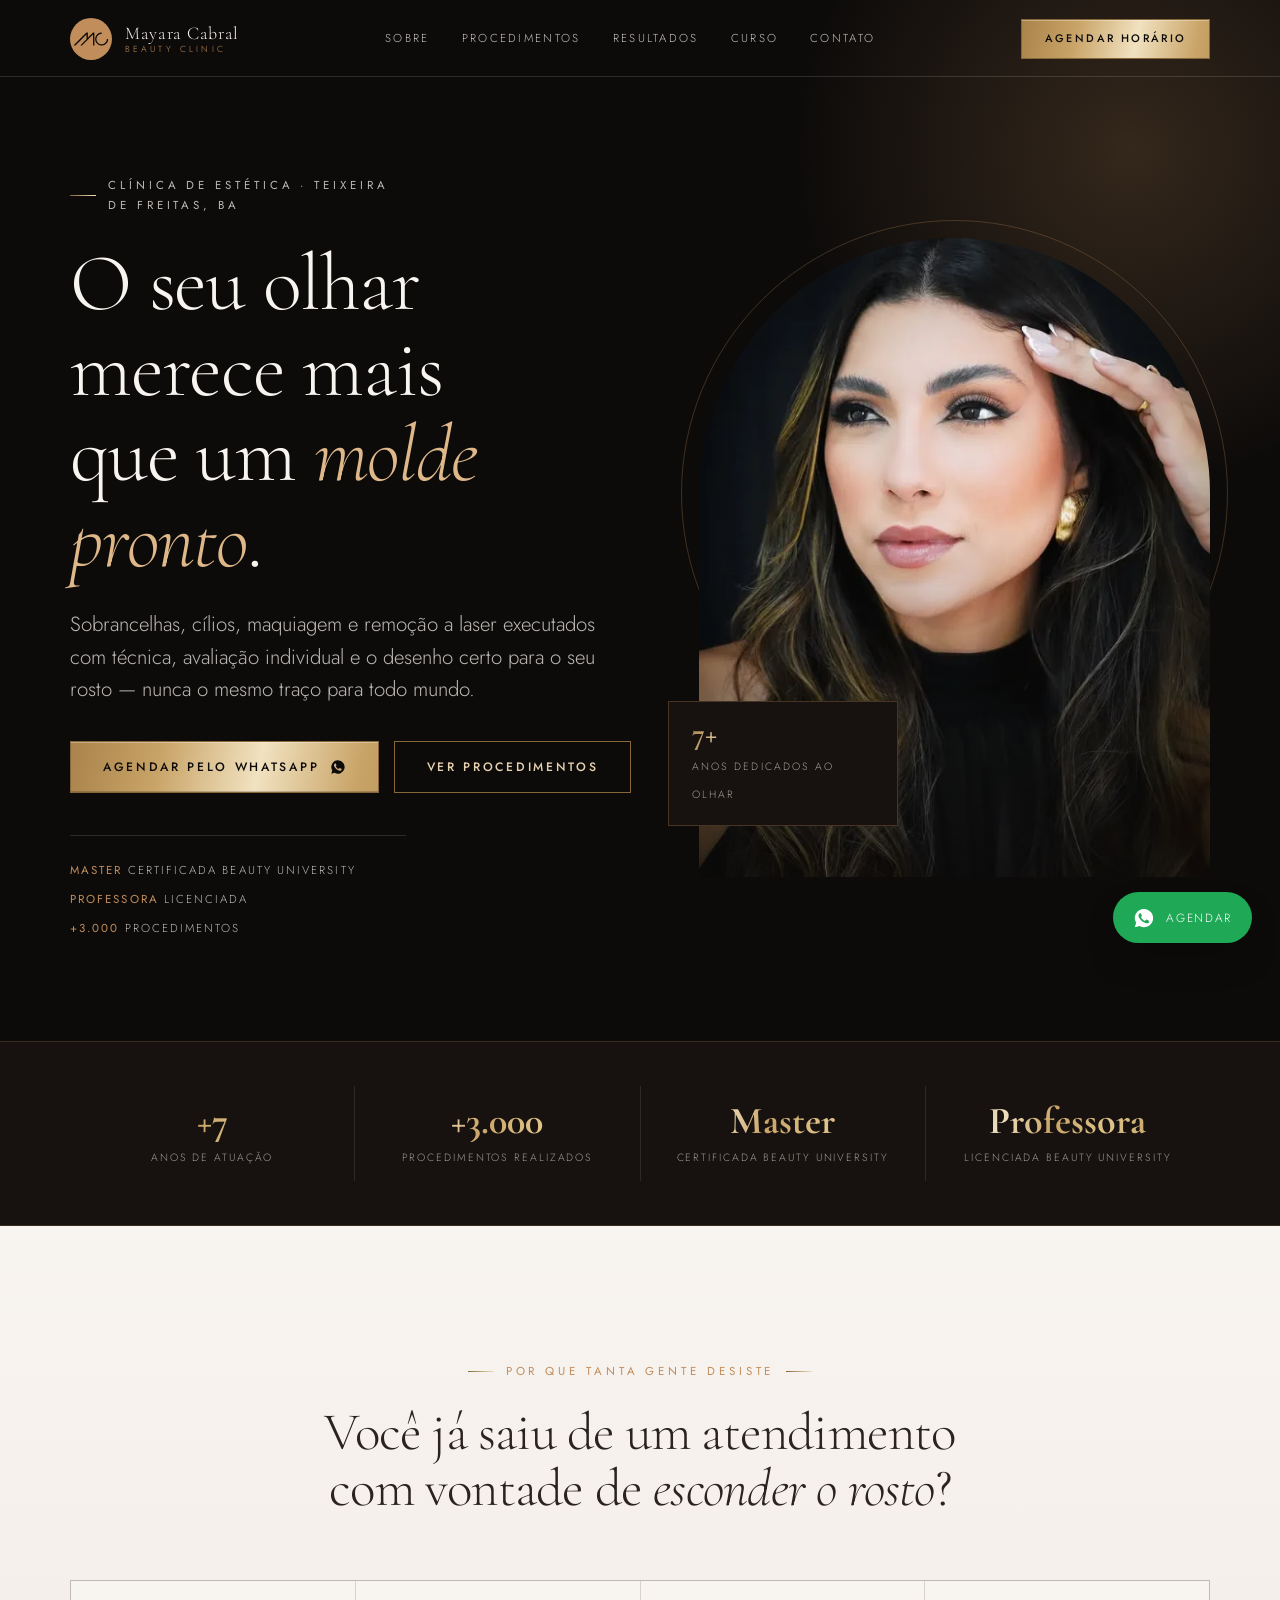
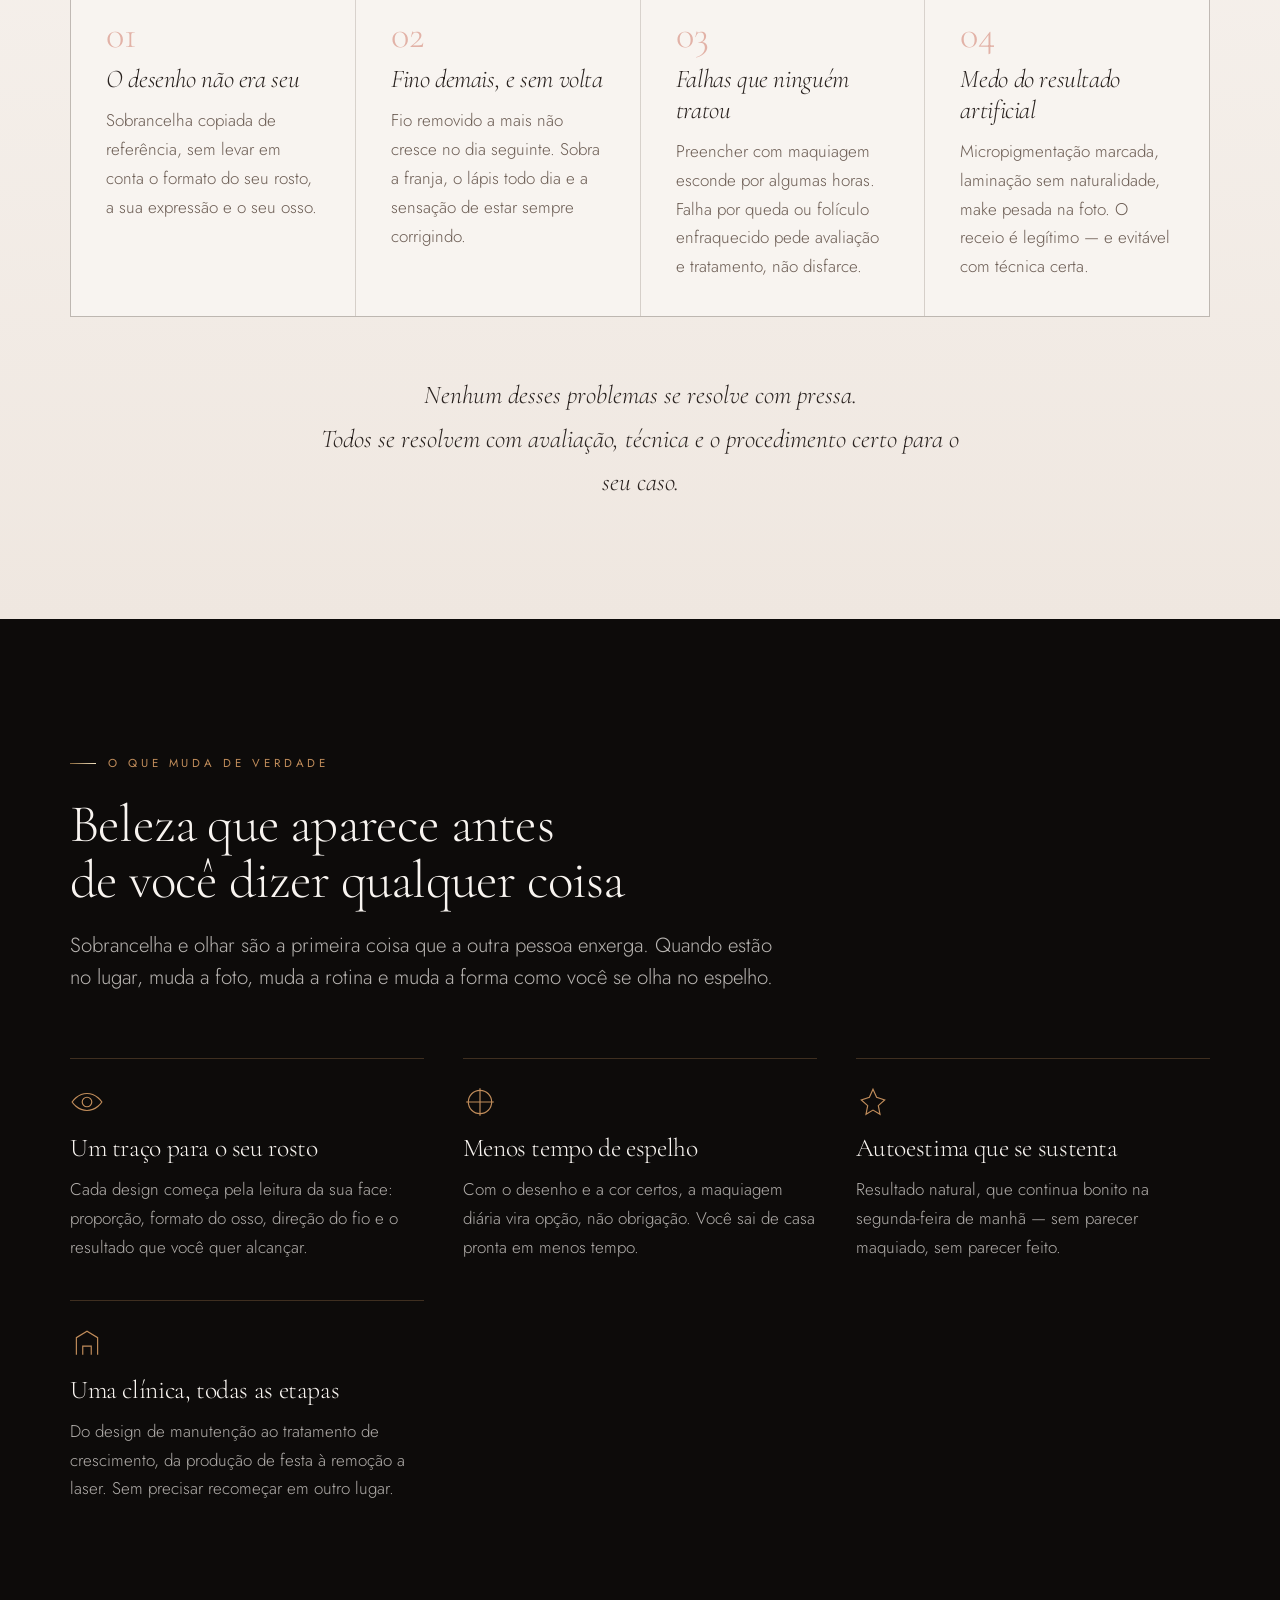
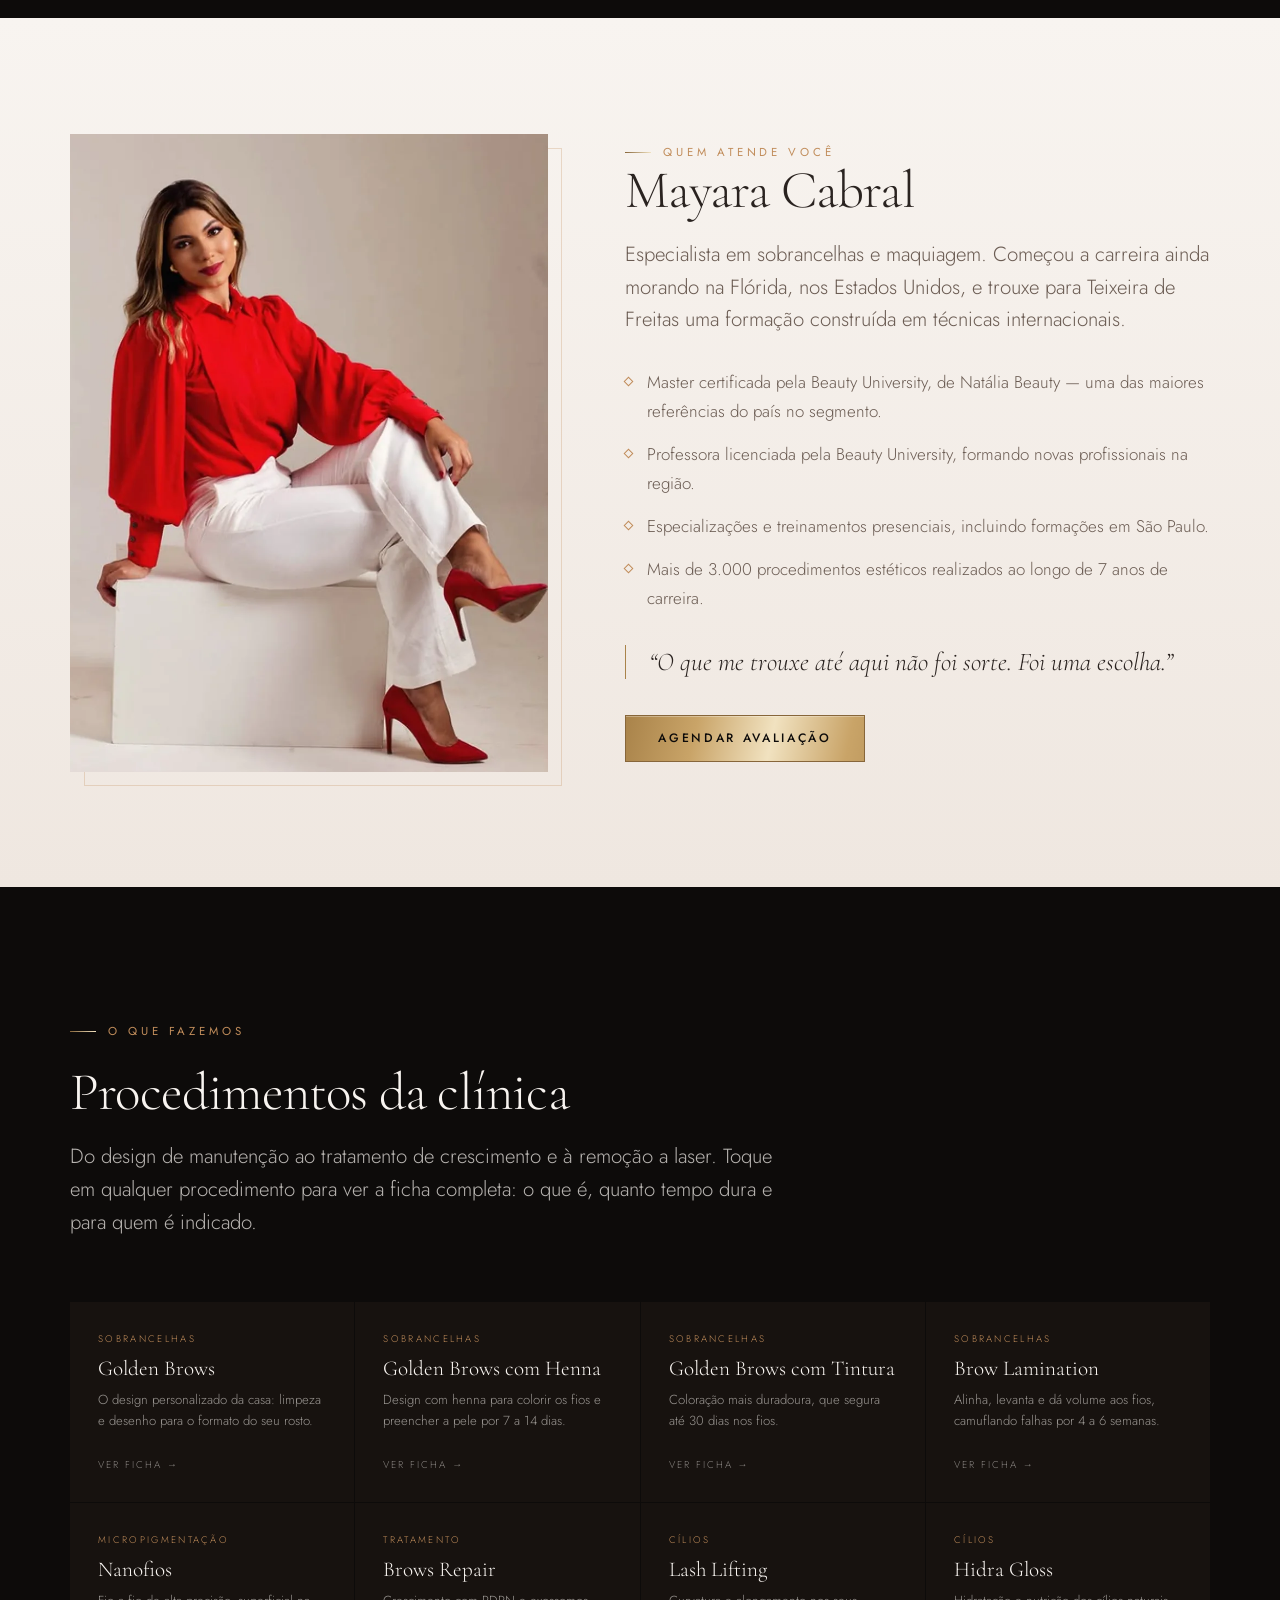
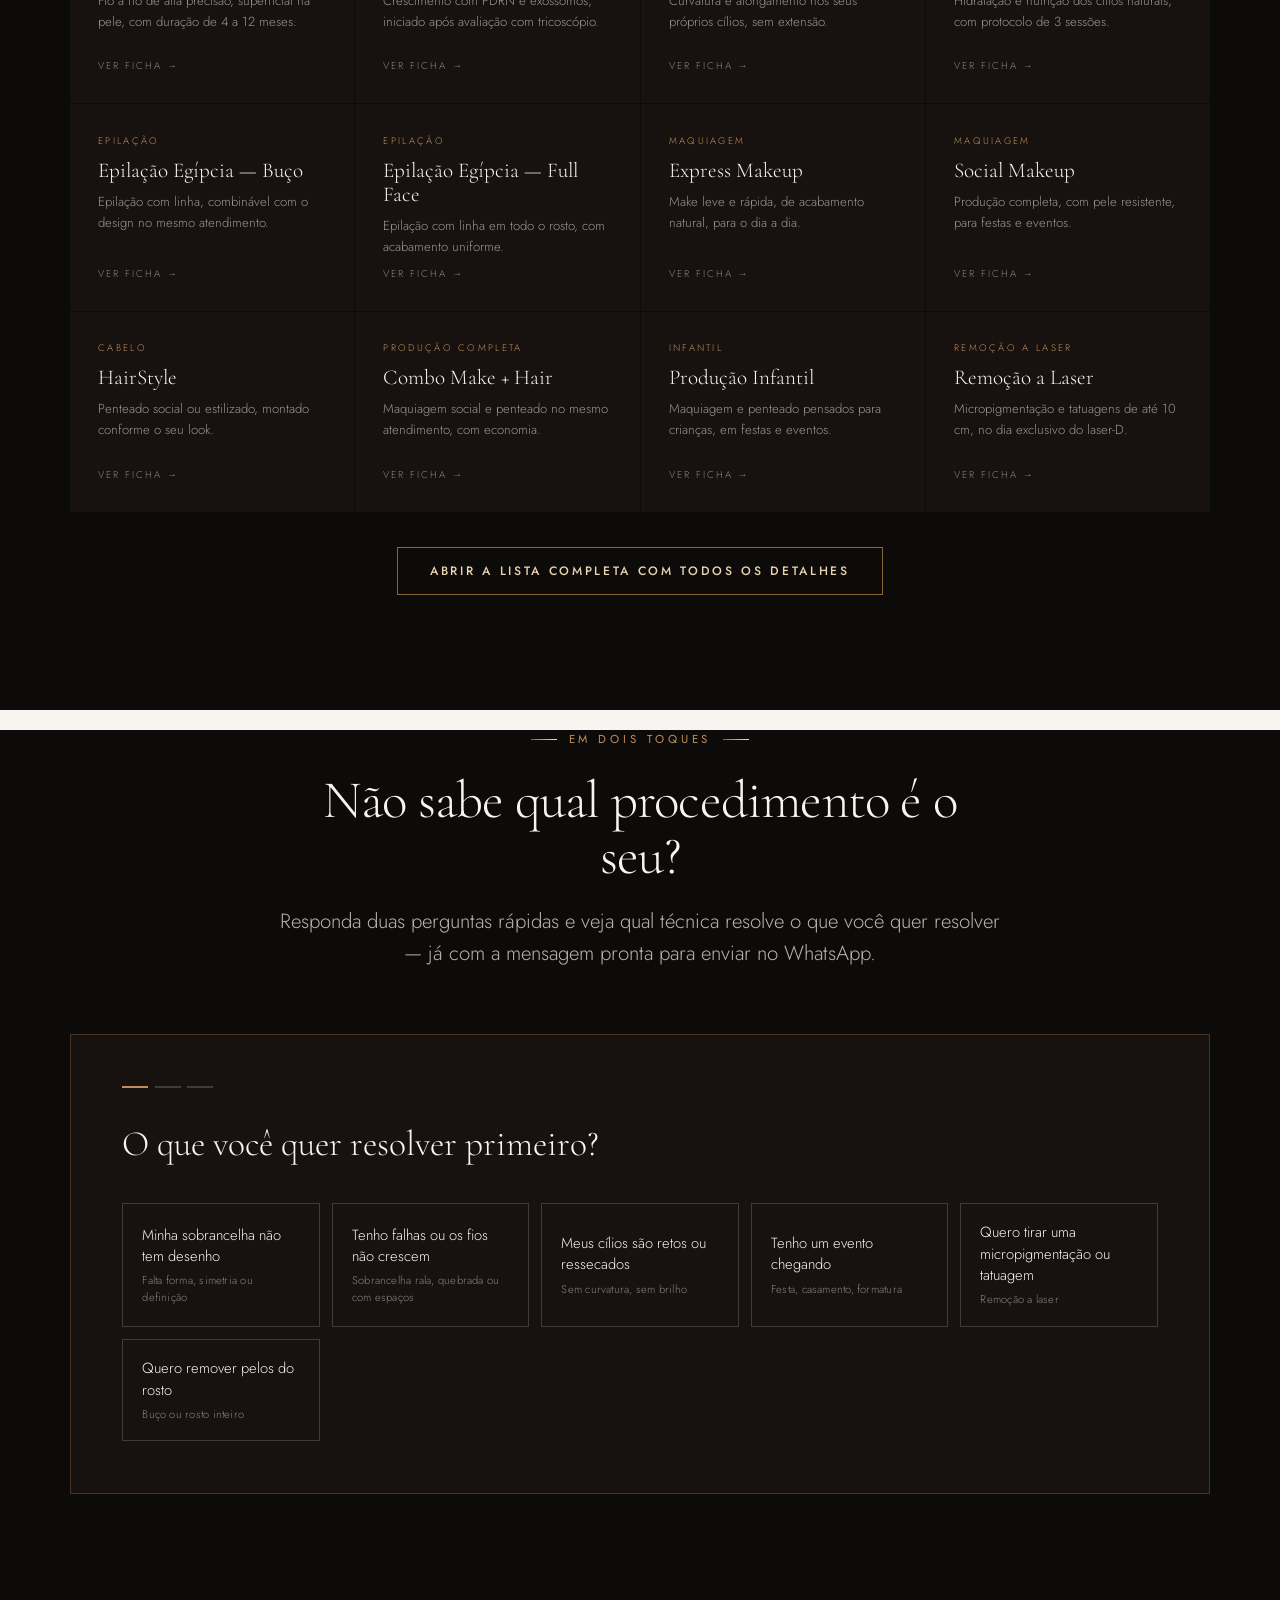
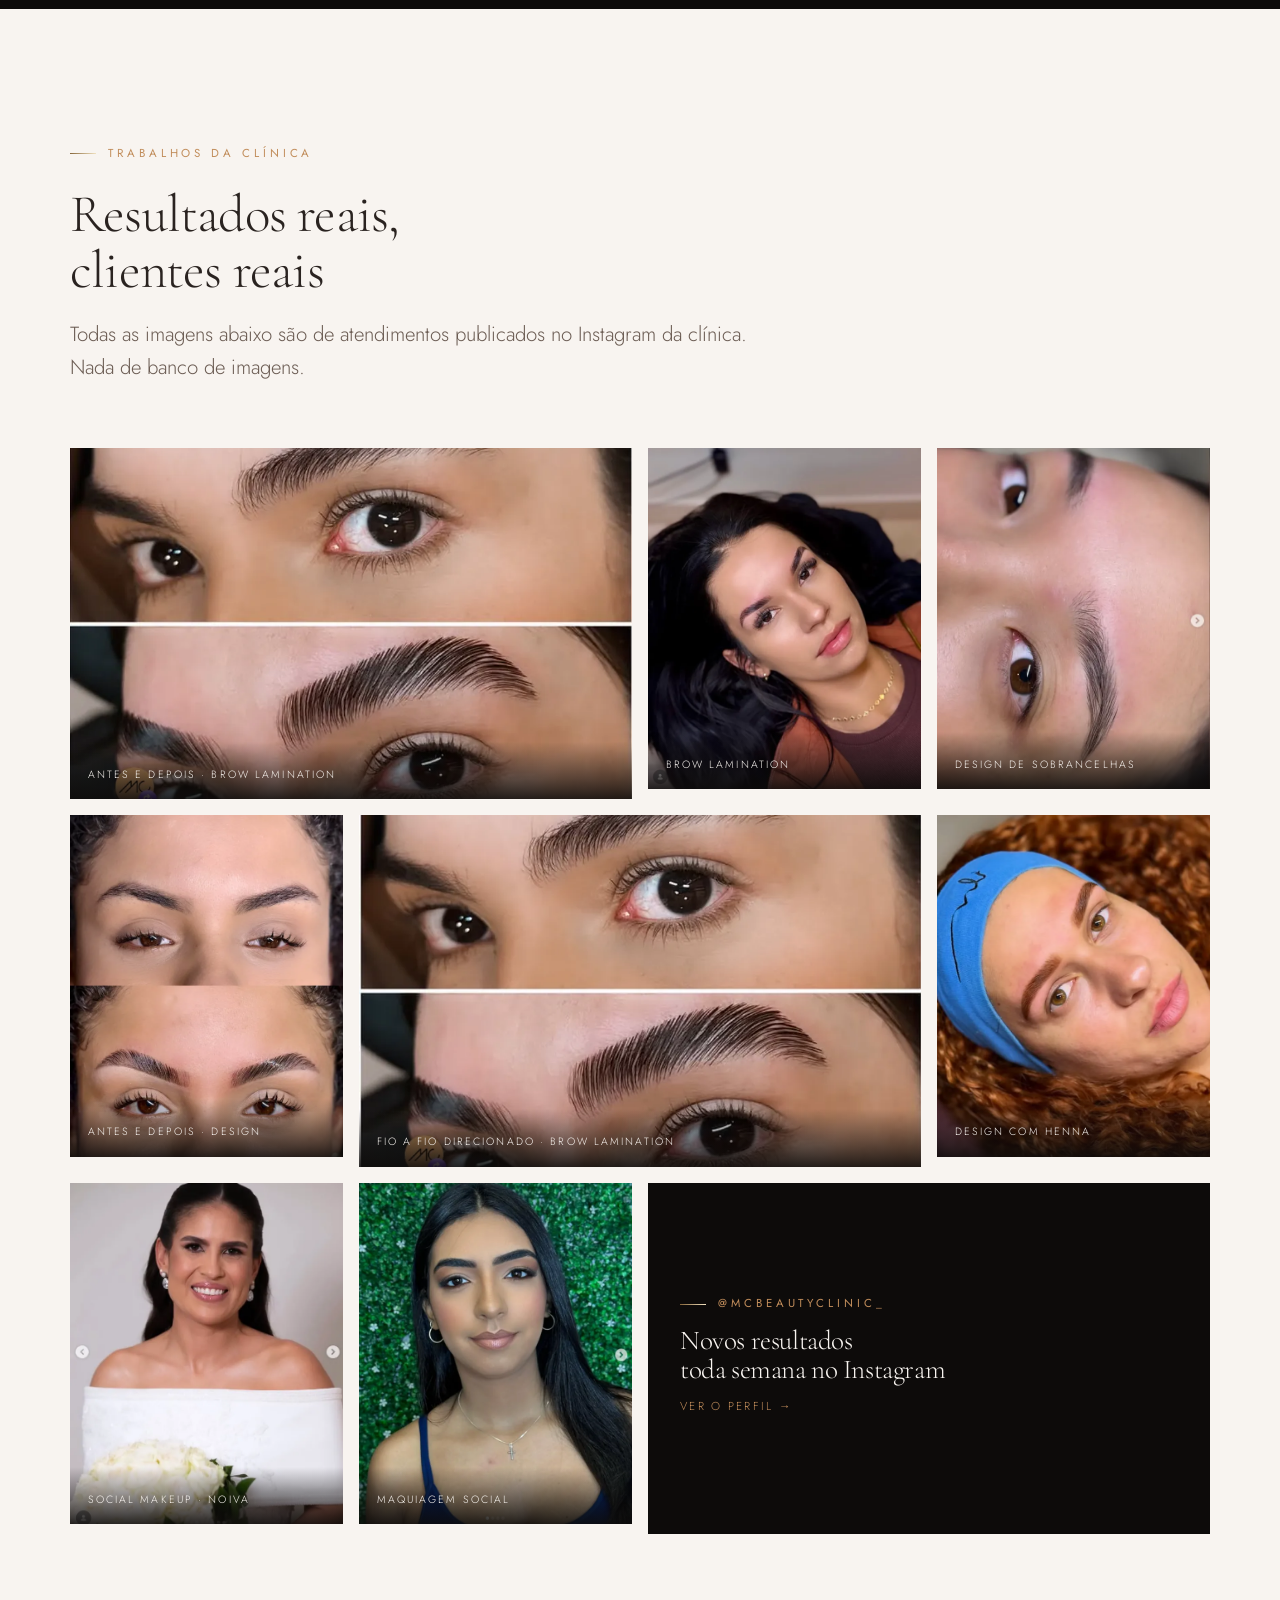
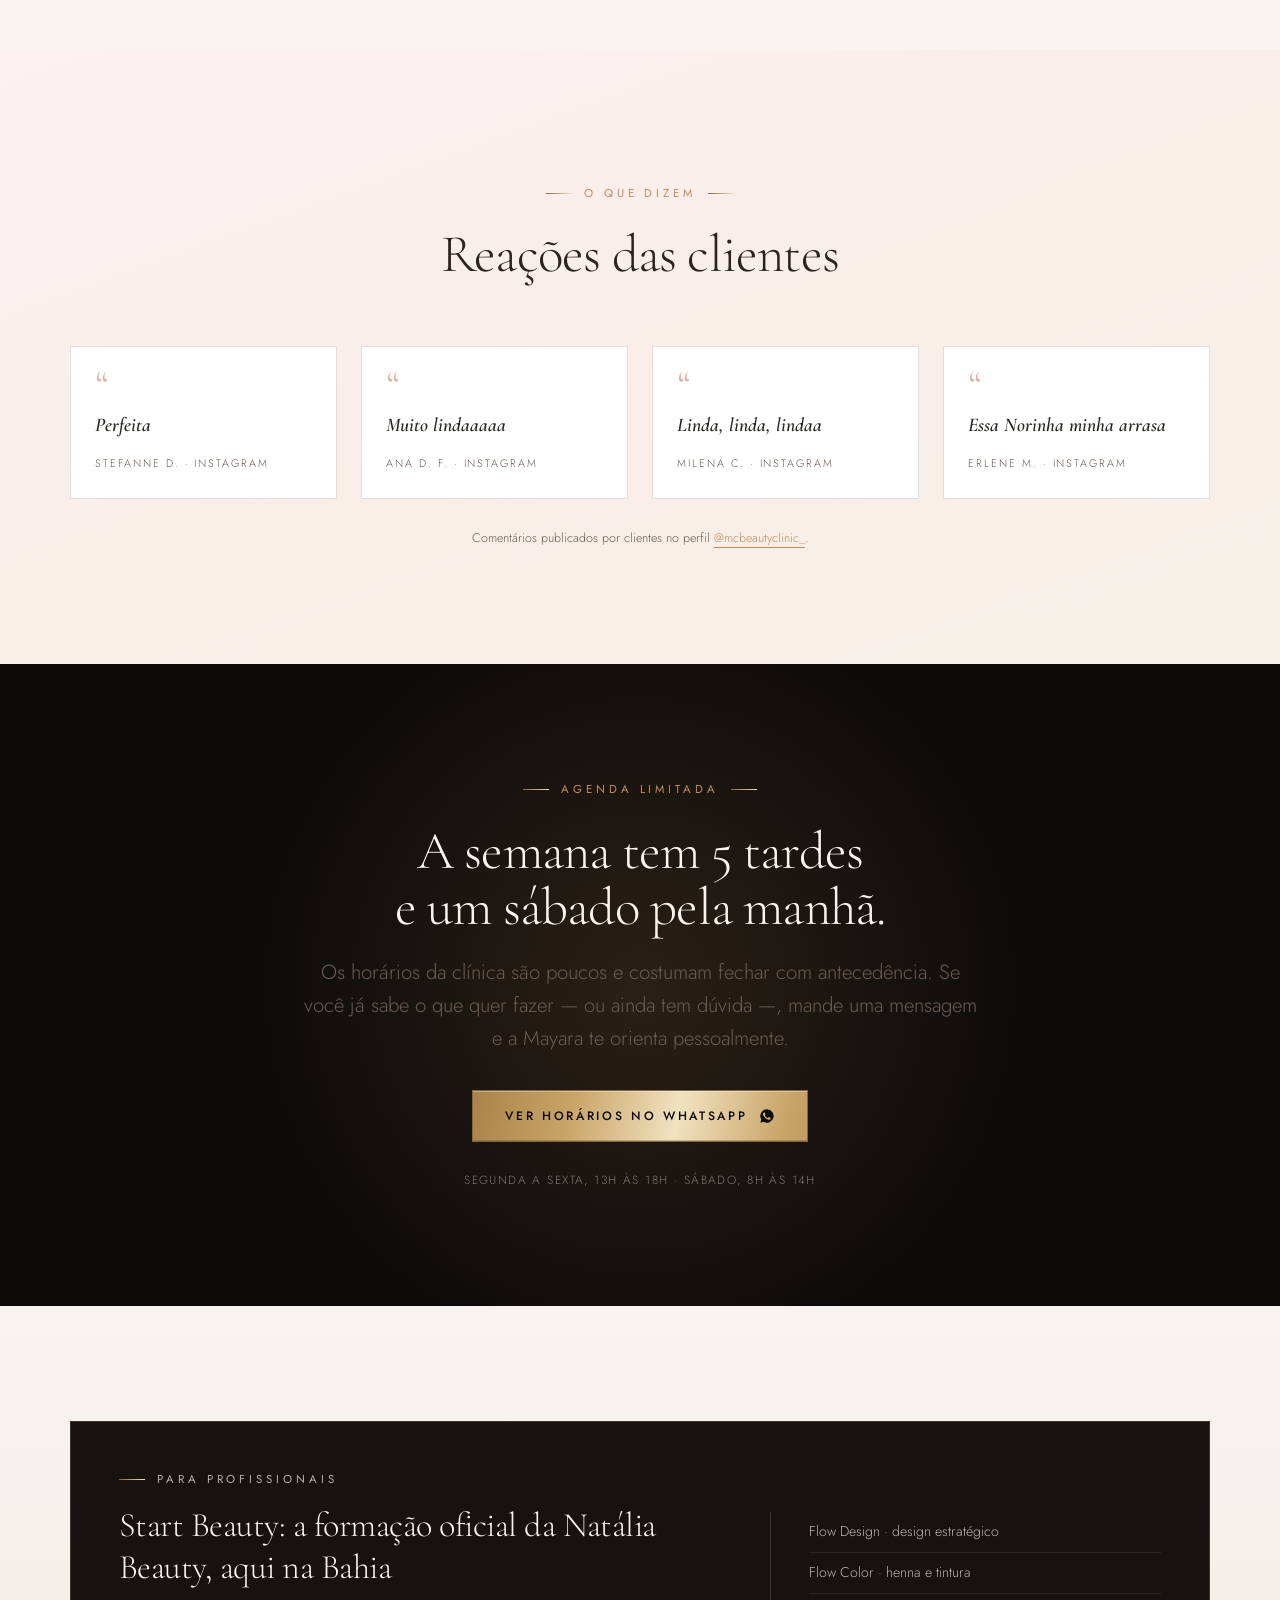
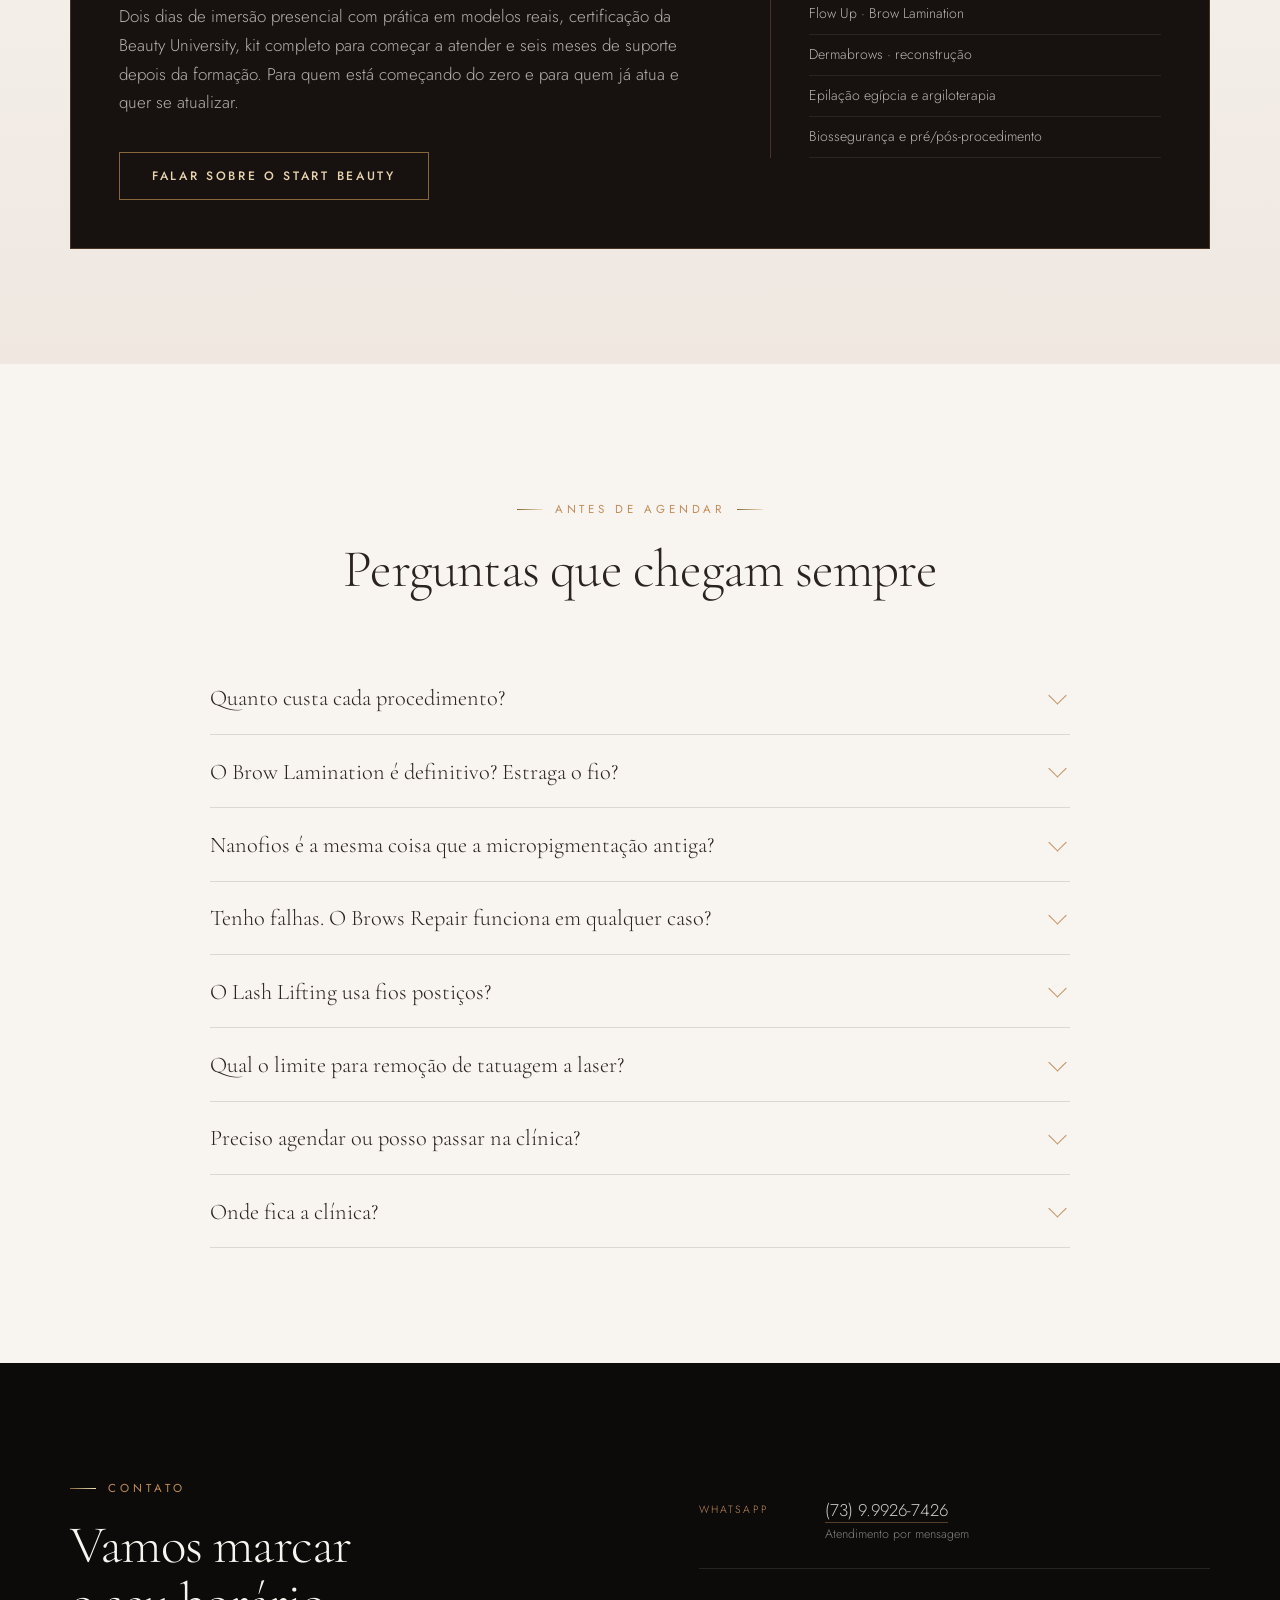
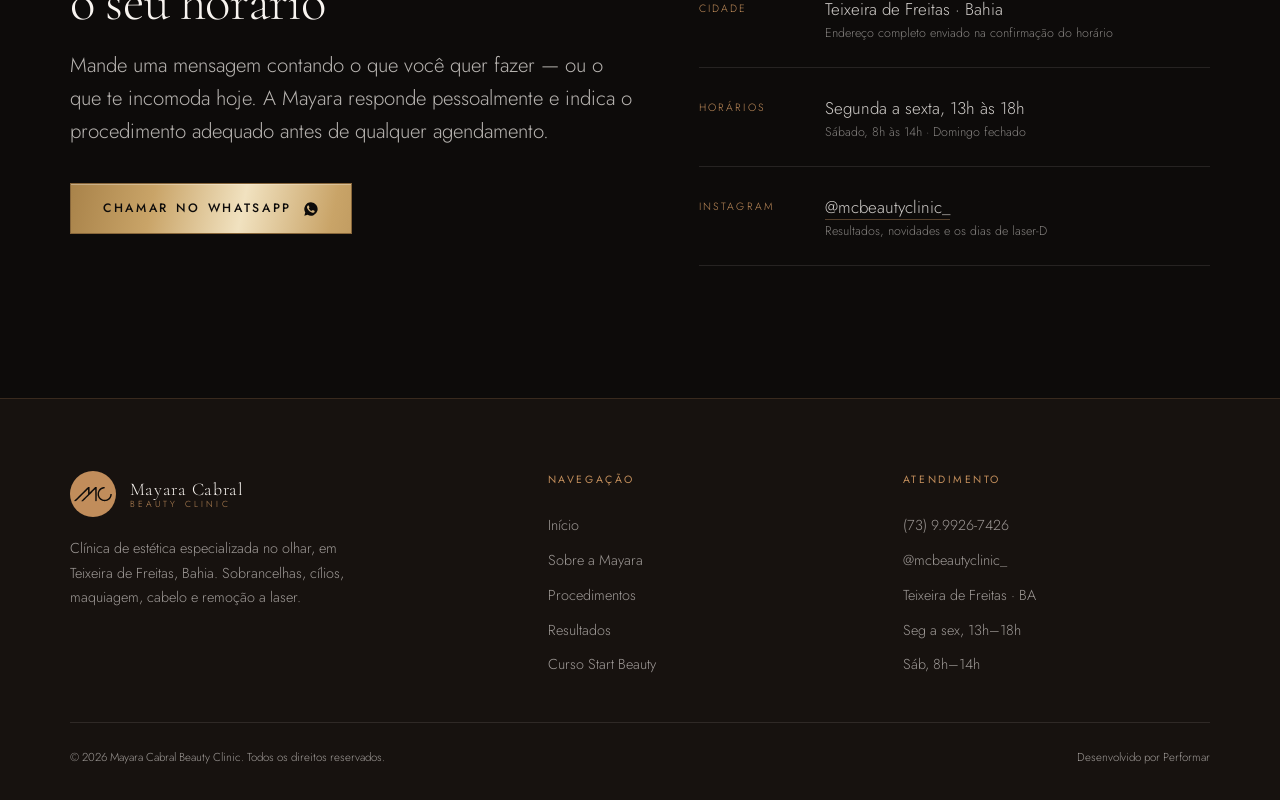
==== index.html @ 24a77a4b "Arquivos adicionais iniciais" ====
<!DOCTYPE html>
<html lang="pt-BR">
<head>
<meta charset="utf-8">
<meta name="viewport" content="width=device-width, initial-scale=1">
<title>Mayara Cabral Beauty Clinic | Sobrancelhas, cílios e maquiagem em Teixeira de Freitas</title>
<meta name="description" content="Clínica de estética em Teixeira de Freitas/BA especializada no olhar: design de sobrancelhas, Brow Lamination, nanofios, lash lifting, maquiagem e remoção a laser. Mais de 3.000 procedimentos realizados por Mayara Cabral, Master certificada pela Beauty University.">
<meta name="theme-color" content="#0D0B0A">
<link rel="canonical" href="https://mayaracabralbeauty.com.br/">

<meta property="og:type" content="website">
<meta property="og:locale" content="pt_BR">
<meta property="og:site_name" content="Mayara Cabral Beauty Clinic">
<meta property="og:url" content="https://mayaracabralbeauty.com.br/">
<meta property="og:title" content="Mayara Cabral Beauty Clinic | O seu olhar no lugar certo">
<meta property="og:description" content="Sobrancelhas, cílios, maquiagem e remoção a laser em Teixeira de Freitas/BA. Mais de 3.000 procedimentos realizados.">
<meta property="og:image" content="https://mayaracabralbeauty.com.br/assets/img/og-cover.jpg">
<meta property="og:image:width" content="1200">
<meta property="og:image:height" content="630">
<meta name="twitter:card" content="summary_large_image">

<link rel="icon" href="assets/img/favicon.svg" type="image/svg+xml">
<link rel="apple-touch-icon" href="assets/img/favicon.svg">

<link rel="preconnect" href="https://fonts.googleapis.com">
<link rel="preconnect" href="https://fonts.gstatic.com" crossorigin>
<link rel="preload" as="image" href="assets/img/mayara-retrato.webp">
<link href="https://fonts.googleapis.com/css2?family=Cormorant+Garamond:ital,wght@0,300;0,400;0,500;0,600;1,300;1,400&family=Jost:wght@300;400;500&display=swap" rel="stylesheet">
<link rel="stylesheet" href="assets/css/style.css">
<script src="assets/js/main.js" defer></script>

<script type="application/ld+json">
{
  "@context":"https://schema.org",
  "@type":"BeautySalon",
  "name":"Mayara Cabral Beauty Clinic",
  "url":"https://mayaracabralbeauty.com.br/",
  "image":"https://mayaracabralbeauty.com.br/assets/img/og-cover.jpg",
  "telephone":"+5573999267426",
  "priceRange":"$$",
  "address":{"@type":"PostalAddress","addressLocality":"Teixeira de Freitas","addressRegion":"BA","addressCountry":"BR"},
  "areaServed":"Teixeira de Freitas e região, Bahia",
  "sameAs":["https://www.instagram.com/mcbeautyclinic_/"],
  "founder":{"@type":"Person","name":"Mayara Cabral","jobTitle":"Especialista em Sobrancelhas e Maquiagem"},
  "openingHoursSpecification":[
    {"@type":"OpeningHoursSpecification","dayOfWeek":["Monday","Tuesday","Wednesday","Thursday","Friday"],"opens":"13:00","closes":"18:00"},
    {"@type":"OpeningHoursSpecification","dayOfWeek":"Saturday","opens":"08:00","closes":"14:00"}
  ]
}
</script>
</head>

<body>
<a class="skip" href="#conteudo">Ir para o conteúdo</a>

<!-- ============ HEADER ============ -->
<header class="header">
  <div class="wrap header__in">
    <a class="brand" href="index.html" aria-label="Mayara Cabral Beauty Clinic — página inicial">
      <img src="assets/img/logo.svg" alt="" width="42" height="42">
      <span class="brand__txt">
        <span class="brand__name">Mayara Cabral</span>
        <span class="brand__sub">Beauty Clinic</span>
      </span>
    </a>

    <nav class="nav" id="menu" aria-label="Menu principal">
      <a href="#sobre">Sobre</a>
      <a href="procedimentos.html">Procedimentos</a>
      <a href="#resultados">Resultados</a>
      <a href="#curso">Curso</a>
      <a href="#contato">Contato</a>
      <a class="btn btn--sm" data-wa="Olá, Mayara! Vim pelo site e quero agendar um horário na clínica.">Agendar</a>
    </nav>

    <div class="header__actions">
      <a class="btn" data-wa="Olá, Mayara! Vim pelo site e quero agendar um horário na clínica.">
        Agendar horário
      </a>
    </div>

    <button class="burger" type="button" aria-label="Abrir menu" aria-expanded="false" aria-controls="menu">
      <span></span><span></span><span></span>
    </button>
  </div>
</header>

<main id="conteudo">

<!-- ============ HERO ============ -->
<section class="hero" id="inicio">
  <div class="wrap hero__grid">
    <div class="hero__copy">
      <p class="eyebrow">Clínica de estética &middot; Teixeira de Freitas, BA</p>
      <h1 class="hero__title">O seu olhar merece mais<br>que um <span class="serif-it">molde pronto</span>.</h1>
      <p class="lead">
        Sobrancelhas, cílios, maquiagem e remoção a laser executados com técnica, avaliação individual
        e o desenho certo para o seu rosto — nunca o mesmo traço para todo mundo.
      </p>
      <div class="actions">
        <a class="btn" data-wa="Olá, Mayara! Vim pelo site e quero agendar um horário na clínica.">
          Agendar pelo WhatsApp
          <svg viewBox="0 0 24 24" aria-hidden="true"><path fill="currentColor" d="M12 2a10 10 0 0 0-8.6 15.1L2 22l5-1.3A10 10 0 1 0 12 2Zm5.8 14.2c-.2.7-1.4 1.3-2 1.4-.5.1-1.1.1-1.8-.1-.4-.1-1-.3-1.7-.6-3-1.3-4.9-4.3-5.1-4.5-.1-.2-1.2-1.5-1.2-2.9s.7-2 1-2.3c.2-.3.5-.4.7-.4h.5c.2 0 .4 0 .6.5l.8 2c.1.2.1.3 0 .5l-.3.5-.4.4c-.1.1-.3.3-.1.6.2.3.8 1.3 1.7 2.1 1.1 1 2 1.3 2.3 1.4.3.1.4.1.6-.1l.9-1c.2-.2.3-.2.6-.1l2 .9c.2.1.4.2.4.3.1.1.1.6-.1 1.3Z"/></svg>
        </a>
        <a class="btn btn--ghost" href="procedimentos.html">Ver procedimentos</a>
      </div>
      <p class="hero__sig">
        <span><b>Master</b> certificada Beauty University</span>
        <span><b>Professora</b> licenciada</span>
        <span><b>+3.000</b> procedimentos</span>
      </p>
    </div>

    <figure class="hero__media">
      <span class="hero__ring" aria-hidden="true"></span>
      <div class="hero__frame">
        <img src="assets/img/mayara-retrato.webp" width="620" height="827" alt="Mayara Cabral, fundadora da Mayara Cabral Beauty Clinic" fetchpriority="high">
      </div>
      <figcaption class="hero__badge">
        <strong>7+</strong>
        <span>anos dedicados ao olhar</span>
      </figcaption>
    </figure>
  </div>
</section>

<!-- ============ CREDENCIAIS ============ -->
<section class="creds" aria-label="Credenciais da clínica">
  <div class="wrap">
    <div class="creds__grid">
      <div class="creds__item"><strong>+7</strong><span>anos de atuação</span></div>
      <div class="creds__item"><strong>+3.000</strong><span>procedimentos realizados</span></div>
      <div class="creds__item"><strong>Master</strong><span>certificada Beauty University</span></div>
      <div class="creds__item"><strong>Professora</strong><span>licenciada Beauty University</span></div>
    </div>
  </div>
</section>

<!-- ============ DOR ============ -->
<section class="section section--nude">
  <div class="wrap">
    <div class="head is-center rv">
      <p class="eyebrow is-center">Por que tanta gente desiste</p>
      <h2>Você já saiu de um atendimento<br>com vontade de <em class="serif-it">esconder o rosto</em>?</h2>
    </div>

    <div class="pain__grid rv">
      <article class="pain__item">
        <span class="pain__mark">01</span>
        <h3>O desenho não era seu</h3>
        <p>Sobrancelha copiada de referência, sem levar em conta o formato do seu rosto, a sua expressão e o seu osso.</p>
      </article>
      <article class="pain__item">
        <span class="pain__mark">02</span>
        <h3>Fino demais, e sem volta</h3>
        <p>Fio removido a mais não cresce no dia seguinte. Sobra a franja, o lápis todo dia e a sensação de estar sempre corrigindo.</p>
      </article>
      <article class="pain__item">
        <span class="pain__mark">03</span>
        <h3>Falhas que ninguém tratou</h3>
        <p>Preencher com maquiagem esconde por algumas horas. Falha por queda ou folículo enfraquecido pede avaliação e tratamento, não disfarce.</p>
      </article>
      <article class="pain__item">
        <span class="pain__mark">04</span>
        <h3>Medo do resultado artificial</h3>
        <p>Micropigmentação marcada, laminação sem naturalidade, make pesada na foto. O receio é legítimo — e evitável com técnica certa.</p>
      </article>
    </div>

    <p class="pain__close rv">Nenhum desses problemas se resolve com pressa.<br>
      Todos se resolvem com avaliação, técnica e o procedimento certo para o seu caso.</p>
  </div>
</section>

<!-- ============ BENEFÍCIOS ============ -->
<section class="section section--noir">
  <div class="wrap">
    <div class="head rv">
      <p class="eyebrow">O que muda de verdade</p>
      <h2>Beleza que aparece antes<br>de você dizer qualquer coisa</h2>
      <p class="lead">Sobrancelha e olhar são a primeira coisa que a outra pessoa enxerga. Quando estão no lugar,
        muda a foto, muda a rotina e muda a forma como você se olha no espelho.</p>
    </div>

    <div class="benefits">
      <article class="benefit rv">
        <svg class="benefit__ico" viewBox="0 0 32 32" aria-hidden="true"><path d="M2 16s5-8 14-8 14 8 14 8-5 8-14 8S2 16 2 16Z"/><circle cx="16" cy="16" r="4.5"/></svg>
        <h3>Um traço para o seu rosto</h3>
        <p>Cada design começa pela leitura da sua face: proporção, formato do osso, direção do fio e o resultado que você quer alcançar.</p>
      </article>
      <article class="benefit rv rv-d1">
        <svg class="benefit__ico" viewBox="0 0 32 32" aria-hidden="true"><path d="M16 3v26M3 16h26"/><circle cx="16" cy="16" r="11"/></svg>
        <h3>Menos tempo de espelho</h3>
        <p>Com o desenho e a cor certos, a maquiagem diária vira opção, não obrigação. Você sai de casa pronta em menos tempo.</p>
      </article>
      <article class="benefit rv rv-d2">
        <svg class="benefit__ico" viewBox="0 0 32 32" aria-hidden="true"><path d="M16 4l3.4 7.6L27 14l-6 5.4 1.6 8.1L16 23.6 9.4 27.5 11 19.4 5 14l7.6-2.4Z"/></svg>
        <h3>Autoestima que se sustenta</h3>
        <p>Resultado natural, que continua bonito na segunda-feira de manhã — sem parecer maquiado, sem parecer feito.</p>
      </article>
      <article class="benefit rv rv-d3">
        <svg class="benefit__ico" viewBox="0 0 32 32" aria-hidden="true"><path d="M6 26V10l10-6 10 6v16"/><path d="M12 26v-8h8v8"/></svg>
        <h3>Uma clínica, todas as etapas</h3>
        <p>Do design de manutenção ao tratamento de crescimento, da produção de festa à remoção a laser. Sem precisar recomeçar em outro lugar.</p>
      </article>
    </div>
  </div>
</section>

<!-- ============ SOBRE ============ -->
<section class="section section--nude" id="sobre">
  <div class="wrap about">
    <figure class="about__media rv">
      <img src="assets/img/mayara-fundadora.webp" width="900" height="1170" loading="lazy"
           alt="Mayara Cabral, fundadora e especialista em sobrancelhas e maquiagem">
    </figure>

    <div class="rv rv-d1">
      <p class="eyebrow">Quem atende você</p>
      <h2>Mayara Cabral</h2>
      <p class="lead" style="margin-top:1.2rem">Especialista em sobrancelhas e maquiagem. Começou a carreira ainda morando
        na Flórida, nos Estados Unidos, e trouxe para Teixeira de Freitas uma formação construída em técnicas internacionais.</p>

      <ul class="about__list">
        <li>Master certificada pela Beauty University, de Natália Beauty — uma das maiores referências do país no segmento.</li>
        <li>Professora licenciada pela Beauty University, formando novas profissionais na região.</li>
        <li>Especializações e treinamentos presenciais, incluindo formações em São Paulo.</li>
        <li>Mais de 3.000 procedimentos estéticos realizados ao longo de 7 anos de carreira.</li>
      </ul>

      <blockquote class="about__quote">“O que me trouxe até aqui não foi sorte. Foi uma escolha.”</blockquote>

      <div class="actions">
        <a class="btn" data-wa="Olá, Mayara! Vim pelo site e gostaria de agendar uma avaliação.">Agendar avaliação</a>
      </div>
    </div>
  </div>
</section>

<!-- ============ PROCEDIMENTOS ============ -->
<section class="section section--noir" id="procedimentos">
  <div class="wrap">
    <div class="head rv">
      <p class="eyebrow">O que fazemos</p>
      <h2>Procedimentos da clínica</h2>
      <p class="lead">Do design de manutenção ao tratamento de crescimento e à remoção a laser.
        Toque em qualquer procedimento para ver a ficha completa: o que é, quanto tempo dura e para quem é indicado.</p>
    </div>

    <div class="proc-grid rv">
      <a class="proc-card" href="procedimentos.html#golden-brows">
        <span class="proc-card__cat">Sobrancelhas</span>
        <span class="proc-card__name">Golden Brows</span>
        <span class="proc-card__desc">O design personalizado da casa: limpeza e desenho para o formato do seu rosto.</span>
        <span class="proc-card__go">Ver ficha &rarr;</span>
      </a>
      <a class="proc-card" href="procedimentos.html#golden-brows-henna">
        <span class="proc-card__cat">Sobrancelhas</span>
        <span class="proc-card__name">Golden Brows com Henna</span>
        <span class="proc-card__desc">Design com henna para colorir os fios e preencher a pele por 7 a 14 dias.</span>
        <span class="proc-card__go">Ver ficha &rarr;</span>
      </a>
      <a class="proc-card" href="procedimentos.html#golden-brows-tintura">
        <span class="proc-card__cat">Sobrancelhas</span>
        <span class="proc-card__name">Golden Brows com Tintura</span>
        <span class="proc-card__desc">Coloração mais duradoura, que segura até 30 dias nos fios.</span>
        <span class="proc-card__go">Ver ficha &rarr;</span>
      </a>
      <a class="proc-card" href="procedimentos.html#brow-lamination">
        <span class="proc-card__cat">Sobrancelhas</span>
        <span class="proc-card__name">Brow Lamination</span>
        <span class="proc-card__desc">Alinha, levanta e dá volume aos fios, camuflando falhas por 4 a 6 semanas.</span>
        <span class="proc-card__go">Ver ficha &rarr;</span>
      </a>
      <a class="proc-card" href="procedimentos.html#nanofios">
        <span class="proc-card__cat">Micropigmentação</span>
        <span class="proc-card__name">Nanofios</span>
        <span class="proc-card__desc">Fio a fio de alta precisão, superficial na pele, com duração de 4 a 12 meses.</span>
        <span class="proc-card__go">Ver ficha &rarr;</span>
      </a>
      <a class="proc-card" href="procedimentos.html#brows-repair">
        <span class="proc-card__cat">Tratamento</span>
        <span class="proc-card__name">Brows Repair</span>
        <span class="proc-card__desc">Crescimento com PDRN e exossomos, iniciado após avaliação com tricoscópio.</span>
        <span class="proc-card__go">Ver ficha &rarr;</span>
      </a>
      <a class="proc-card" href="procedimentos.html#lash-lifting">
        <span class="proc-card__cat">Cílios</span>
        <span class="proc-card__name">Lash Lifting</span>
        <span class="proc-card__desc">Curvatura e alongamento nos seus próprios cílios, sem extensão.</span>
        <span class="proc-card__go">Ver ficha &rarr;</span>
      </a>
      <a class="proc-card" href="procedimentos.html#hidra-gloss">
        <span class="proc-card__cat">Cílios</span>
        <span class="proc-card__name">Hidra Gloss</span>
        <span class="proc-card__desc">Hidratação e nutrição dos cílios naturais, com protocolo de 3 sessões.</span>
        <span class="proc-card__go">Ver ficha &rarr;</span>
      </a>
      <a class="proc-card" href="procedimentos.html#epilacao-buco">
        <span class="proc-card__cat">Epilação</span>
        <span class="proc-card__name">Epilação Egípcia — Buço</span>
        <span class="proc-card__desc">Epilação com linha, combinável com o design no mesmo atendimento.</span>
        <span class="proc-card__go">Ver ficha &rarr;</span>
      </a>
      <a class="proc-card" href="procedimentos.html#epilacao-full-face">
        <span class="proc-card__cat">Epilação</span>
        <span class="proc-card__name">Epilação Egípcia — Full Face</span>
        <span class="proc-card__desc">Epilação com linha em todo o rosto, com acabamento uniforme.</span>
        <span class="proc-card__go">Ver ficha &rarr;</span>
      </a>
      <a class="proc-card" href="procedimentos.html#express-makeup">
        <span class="proc-card__cat">Maquiagem</span>
        <span class="proc-card__name">Express Makeup</span>
        <span class="proc-card__desc">Make leve e rápida, de acabamento natural, para o dia a dia.</span>
        <span class="proc-card__go">Ver ficha &rarr;</span>
      </a>
      <a class="proc-card" href="procedimentos.html#social-makeup">
        <span class="proc-card__cat">Maquiagem</span>
        <span class="proc-card__name">Social Makeup</span>
        <span class="proc-card__desc">Produção completa, com pele resistente, para festas e eventos.</span>
        <span class="proc-card__go">Ver ficha &rarr;</span>
      </a>
      <a class="proc-card" href="procedimentos.html#hairstyle">
        <span class="proc-card__cat">Cabelo</span>
        <span class="proc-card__name">HairStyle</span>
        <span class="proc-card__desc">Penteado social ou estilizado, montado conforme o seu look.</span>
        <span class="proc-card__go">Ver ficha &rarr;</span>
      </a>
      <a class="proc-card" href="procedimentos.html#combo-make-hair">
        <span class="proc-card__cat">Produção completa</span>
        <span class="proc-card__name">Combo Make + Hair</span>
        <span class="proc-card__desc">Maquiagem social e penteado no mesmo atendimento, com economia.</span>
        <span class="proc-card__go">Ver ficha &rarr;</span>
      </a>
      <a class="proc-card" href="procedimentos.html#producao-infantil">
        <span class="proc-card__cat">Infantil</span>
        <span class="proc-card__name">Produção Infantil</span>
        <span class="proc-card__desc">Maquiagem e penteado pensados para crianças, em festas e eventos.</span>
        <span class="proc-card__go">Ver ficha &rarr;</span>
      </a>
      <a class="proc-card" href="procedimentos.html#remocao-tatuagem">
        <span class="proc-card__cat">Remoção a laser</span>
        <span class="proc-card__name">Remoção a Laser</span>
        <span class="proc-card__desc">Micropigmentação e tatuagens de até 10 cm, no dia exclusivo do laser-D.</span>
        <span class="proc-card__go">Ver ficha &rarr;</span>
      </a>
    </div>

    <div class="actions" style="justify-content:center">
      <a class="btn btn--ghost" href="procedimentos.html">Abrir a lista completa com todos os detalhes</a>
    </div>
  </div>
</section>

<!-- ============ GUIA (elemento assinatura) ============ -->
<section class="section section--noir" id="guia" style="padding-top:0">
  <div class="wrap">
    <div class="head is-center rv">
      <p class="eyebrow is-center">Em dois toques</p>
      <h2>Não sabe qual procedimento é o seu?</h2>
      <p class="lead">Responda duas perguntas rápidas e veja qual técnica resolve o que você quer resolver —
        já com a mensagem pronta para enviar no WhatsApp.</p>
    </div>

    <div class="guide rv" role="region" aria-label="Guia de indicação de procedimentos">
      <div data-guide-steps>
        <noscript><p style="color:#F8F4F0">Ative o JavaScript para usar o guia, ou
          <a class="link-more" href="procedimentos.html">veja todos os procedimentos</a>.</p></noscript>
      </div>
    </div>
  </div>
</section>

<!-- ============ RESULTADOS ============ -->
<section class="section" id="resultados">
  <div class="wrap">
    <div class="head rv">
      <p class="eyebrow">Trabalhos da clínica</p>
      <h2>Resultados reais,<br>clientes reais</h2>
      <p class="lead">Todas as imagens abaixo são de atendimentos publicados no Instagram da clínica. Nada de banco de imagens.</p>
    </div>

    <div class="results rv">
      <figure class="result result--wide">
        <img src="assets/img/antes-depois-brow-lamination.webp" width="826" height="660" loading="lazy"
             alt="Antes e depois de Brow Lamination em cliente da clínica">
        <figcaption>Antes e depois &middot; Brow Lamination</figcaption>
      </figure>
      <figure class="result">
        <img src="assets/img/resultado-olhar-lamination.webp" width="663" height="826" loading="lazy"
             alt="Resultado de Brow Lamination valorizando o olhar">
        <figcaption>Brow Lamination</figcaption>
      </figure>
      <figure class="result">
        <img src="assets/img/resultado-flow-design.webp" width="626" height="822" loading="lazy"
             alt="Resultado de design de sobrancelhas com fios alinhados">
        <figcaption>Design de sobrancelhas</figcaption>
      </figure>

      <figure class="result">
        <img src="assets/img/antes-depois-design.webp" width="794" height="822" loading="lazy"
             alt="Antes e depois de design de sobrancelhas">
        <figcaption>Antes e depois &middot; Design</figcaption>
      </figure>
      <figure class="result result--wide">
        <img src="assets/img/resultado-brow-lamination.webp" width="829" height="666" loading="lazy"
             alt="Fios direcionados após Brow Lamination">
        <figcaption>Fio a fio direcionado &middot; Brow Lamination</figcaption>
      </figure>
      <figure class="result">
        <img src="assets/img/resultado-design-henna.webp" width="814" height="820" loading="lazy"
             alt="Resultado de design de sobrancelhas com henna">
        <figcaption>Design com henna</figcaption>
      </figure>

      <figure class="result">
        <img src="assets/img/resultado-noiva-social-makeup.webp" width="631" height="811" loading="lazy"
             alt="Produção de maquiagem e penteado para noiva">
        <figcaption>Social Makeup &middot; Noiva</figcaption>
      </figure>
      <figure class="result">
        <img src="assets/img/resultado-social-makeup.webp" width="664" height="822" loading="lazy"
             alt="Maquiagem social finalizada em cliente">
        <figcaption>Maquiagem social</figcaption>
      </figure>
      <a class="result result--wide" href="https://www.instagram.com/mcbeautyclinic_/" target="_blank" rel="noopener"
         style="display:flex;flex-direction:column;justify-content:center;gap:.8rem;padding:2rem;background:var(--noir)">
        <span class="eyebrow">@mcbeautyclinic_</span>
        <span class="display" style="font-size:1.7rem;color:var(--pearl)">Novos resultados<br>toda semana no Instagram</span>
        <span class="link-more">Ver o perfil &rarr;</span>
      </a>
    </div>
  </div>
</section>

<!-- ============ PROVA SOCIAL ============ -->
<section class="section section--blush">
  <div class="wrap">
    <div class="head is-center rv">
      <p class="eyebrow is-center">O que dizem</p>
      <h2>Reações das clientes</h2>
    </div>

    <div class="quotes rv">
      <!-- Comentários públicos reais, publicados no Instagram da clínica em posts de resultado. -->
      <figure class="quote">
        <span class="quote__mark" aria-hidden="true">&ldquo;</span>
        <p>Perfeita</p>
        <cite>Stefanne D. &middot; Instagram</cite>
      </figure>
      <figure class="quote">
        <span class="quote__mark" aria-hidden="true">&ldquo;</span>
        <p>Muito lindaaaaa</p>
        <cite>Ana D. F. &middot; Instagram</cite>
      </figure>
      <figure class="quote">
        <span class="quote__mark" aria-hidden="true">&ldquo;</span>
        <p>Linda, linda, lindaa</p>
        <cite>Milena C. &middot; Instagram</cite>
      </figure>
      <figure class="quote">
        <span class="quote__mark" aria-hidden="true">&ldquo;</span>
        <p>Essa Norinha minha arrasa</p>
        <cite>Erlene M. &middot; Instagram</cite>
      </figure>

      <!--
        ===================================================================
        ESPAÇO PARA DEPOIMENTOS REAIS DE CLIENTES
        Copie o bloco abaixo e cole o texto exato que a cliente escreveu
        (WhatsApp, Google ou Instagram). Não publique nada que não tenha
        sido dito por uma cliente de verdade.

        <figure class="quote">
          <span class="quote__mark" aria-hidden="true">&ldquo;</span>
          <p>TEXTO REAL DA CLIENTE AQUI</p>
          <cite>NOME &middot; PROCEDIMENTO</cite>
        </figure>
        ===================================================================
      -->
    </div>

    <p class="quotes__note">Comentários publicados por clientes no perfil
      <a class="gold" href="https://www.instagram.com/mcbeautyclinic_/" target="_blank" rel="noopener">@mcbeautyclinic_</a>.</p>
  </div>
</section>

<!-- ============ CTA ============ -->
<section class="section cta-band">
  <div class="wrap cta-band__in rv">
    <p class="eyebrow is-center">Agenda limitada</p>
    <h2>A semana tem 5 tardes<br>e um sábado pela manhã.</h2>
    <p class="lead">Os horários da clínica são poucos e costumam fechar com antecedência.
      Se você já sabe o que quer fazer — ou ainda tem dúvida —, mande uma mensagem e a Mayara te orienta pessoalmente.</p>
    <div class="actions">
      <a class="btn" data-wa="Olá, Mayara! Vim pelo site e quero saber os horários disponíveis para agendar.">
        Ver horários no WhatsApp
        <svg viewBox="0 0 24 24" aria-hidden="true"><path fill="currentColor" d="M12 2a10 10 0 0 0-8.6 15.1L2 22l5-1.3A10 10 0 1 0 12 2Zm5.8 14.2c-.2.7-1.4 1.3-2 1.4-.5.1-1.1.1-1.8-.1-.4-.1-1-.3-1.7-.6-3-1.3-4.9-4.3-5.1-4.5-.1-.2-1.2-1.5-1.2-2.9s.7-2 1-2.3c.2-.3.5-.4.7-.4h.5c.2 0 .4 0 .6.5l.8 2c.1.2.1.3 0 .5l-.3.5-.4.4c-.1.1-.3.3-.1.6.2.3.8 1.3 1.7 2.1 1.1 1 2 1.3 2.3 1.4.3.1.4.1.6-.1l.9-1c.2-.2.3-.2.6-.1l2 .9c.2.1.4.2.4.3.1.1.1.6-.1 1.3Z"/></svg>
      </a>
    </div>
    <p class="cta-band__note">Segunda a sexta, 13h às 18h &middot; Sábado, 8h às 14h</p>
  </div>
</section>

<!-- ============ CURSO ============ -->
<section class="section section--nude" id="curso">
  <div class="wrap">
    <div class="course rv">
      <div>
        <p class="eyebrow">Para profissionais</p>
        <h3>Start Beauty: a formação oficial da Natália Beauty, aqui na Bahia</h3>
        <p>Dois dias de imersão presencial com prática em modelos reais, certificação da Beauty University,
          kit completo para começar a atender e seis meses de suporte depois da formação.
          Para quem está começando do zero e para quem já atua e quer se atualizar.</p>
        <div class="actions">
          <a class="btn btn--ghost" data-wa="Olá, Mayara! Vim pelo site e quero informações sobre o curso Start Beauty.">
            Falar sobre o Start Beauty
          </a>
        </div>
      </div>
      <ul class="course__side">
        <li>Flow Design &middot; design estratégico</li>
        <li>Flow Color &middot; henna e tintura</li>
        <li>Flow Up &middot; Brow Lamination</li>
        <li>Dermabrows &middot; reconstrução</li>
        <li>Epilação egípcia e argiloterapia</li>
        <li>Biossegurança e pré/pós-procedimento</li>
      </ul>
    </div>
  </div>
</section>

<!-- ============ FAQ ============ -->
<section class="section">
  <div class="wrap">
    <div class="head is-center rv">
      <p class="eyebrow is-center">Antes de agendar</p>
      <h2>Perguntas que chegam sempre</h2>
    </div>

    <div class="faq rv">
      <div class="faq__item">
        <button class="faq__q" type="button" aria-expanded="false">Quanto custa cada procedimento?</button>
        <div class="faq__a"><p>Os valores são passados no WhatsApp, junto com a orientação sobre qual técnica
          faz sentido para o seu caso. Alguns procedimentos dependem de avaliação prévia, e tratar disso por mensagem
          evita que você pague por algo que não vai te entregar o resultado que procura.</p></div>
      </div>
      <div class="faq__item">
        <button class="faq__q" type="button" aria-expanded="false">O Brow Lamination é definitivo? Estraga o fio?</button>
        <div class="faq__a"><p>Não é definitivo. O resultado dura de 4 a 6 semanas e a recomendação é refazer a cada 45 dias.
          Por não ser permanente, permite ajustar o desenho com frequência conforme o seu rosto e o seu gosto mudam.</p></div>
      </div>
      <div class="faq__item">
        <button class="faq__q" type="button" aria-expanded="false">Nanofios é a mesma coisa que a micropigmentação antiga?</button>
        <div class="faq__a"><p>Não. Nanofios é uma técnica fio a fio de alta precisão, aplicada de forma superficial na pele,
          com aparência mais natural. A duração é de 4 a 12 meses e há um retoque entre 30 e 40 dias após a primeira sessão.</p></div>
      </div>
      <div class="faq__item">
        <button class="faq__q" type="button" aria-expanded="false">Tenho falhas. O Brows Repair funciona em qualquer caso?</button>
        <div class="faq__a"><p>Antes de iniciar é obrigatória uma avaliação com tricoscópio para verificar se o folículo está
          ativo, dormente ou morto. Se o folículo estiver morto, o tratamento não produz resultado — e a gente te diz isso
          antes de você investir. A quantidade de sessões é definida pela avaliação; o protocolo recomendado é o de 5 sessões,
          com cerca de 20 dias de intervalo.</p></div>
      </div>
      <div class="faq__item">
        <button class="faq__q" type="button" aria-expanded="false">O Lash Lifting usa fios postiços?</button>
        <div class="faq__a"><p>Não. O procedimento curva e levanta os seus próprios cílios, sem implante de fios.
          O efeito dura de 4 a 6 semanas e, quando desaparece, basta refazer.</p></div>
      </div>
      <div class="faq__item">
        <button class="faq__q" type="button" aria-expanded="false">Qual o limite para remoção de tatuagem a laser?</button>
        <div class="faq__a"><p>Atendemos peças de até 10 centímetros. O procedimento é feito no laser-D, o dia exclusivo
          da clínica para laser, divulgado no Instagram. O intervalo entre as sessões é de 30 a 60 dias, conforme o tamanho
          e a resposta da sua pele.</p></div>
      </div>
      <div class="faq__item">
        <button class="faq__q" type="button" aria-expanded="false">Preciso agendar ou posso passar na clínica?</button>
        <div class="faq__a"><p>O atendimento é só com hora marcada. A clínica funciona de segunda a sexta, das 13h às 18h,
          e aos sábados das 8h às 14h. Como cada procedimento leva cerca de 50 minutos, a agenda é limitada.</p></div>
      </div>
      <div class="faq__item">
        <button class="faq__q" type="button" aria-expanded="false">Onde fica a clínica?</button>
        <div class="faq__a"><p>Em Teixeira de Freitas, na Bahia. O endereço completo e o ponto de referência são enviados
          na confirmação do seu horário pelo WhatsApp.</p></div>
      </div>
    </div>
  </div>
</section>

<!-- ============ CONTATO ============ -->
<section class="section section--noir" id="contato">
  <div class="wrap contact">
    <div class="rv">
      <p class="eyebrow">Contato</p>
      <h2 style="margin-block:1.2rem">Vamos marcar<br>o seu horário</h2>
      <p class="lead">Mande uma mensagem contando o que você quer fazer — ou o que te incomoda hoje.
        A Mayara responde pessoalmente e indica o procedimento adequado antes de qualquer agendamento.</p>
      <div class="actions">
        <a class="btn" data-wa="Olá, Mayara! Vim pelo site e quero agendar um horário na clínica.">
          Chamar no WhatsApp
          <svg viewBox="0 0 24 24" aria-hidden="true"><path fill="currentColor" d="M12 2a10 10 0 0 0-8.6 15.1L2 22l5-1.3A10 10 0 1 0 12 2Zm5.8 14.2c-.2.7-1.4 1.3-2 1.4-.5.1-1.1.1-1.8-.1-.4-.1-1-.3-1.7-.6-3-1.3-4.9-4.3-5.1-4.5-.1-.2-1.2-1.5-1.2-2.9s.7-2 1-2.3c.2-.3.5-.4.7-.4h.5c.2 0 .4 0 .6.5l.8 2c.1.2.1.3 0 .5l-.3.5-.4.4c-.1.1-.3.3-.1.6.2.3.8 1.3 1.7 2.1 1.1 1 2 1.3 2.3 1.4.3.1.4.1.6-.1l.9-1c.2-.2.3-.2.6-.1l2 .9c.2.1.4.2.4.3.1.1.1.6-.1 1.3Z"/></svg>
        </a>
      </div>
    </div>

    <dl class="info rv rv-d1">
      <div class="info__row">
        <dt>WhatsApp</dt>
        <dd><a data-wa="Olá, Mayara! Vim pelo site e quero agendar um horário na clínica.">(73) 9.9926-7426</a>
          <small>Atendimento por mensagem</small></dd>
      </div>
      <div class="info__row">
        <dt>Cidade</dt>
        <dd>Teixeira de Freitas &middot; Bahia<small>Endereço completo enviado na confirmação do horário</small></dd>
      </div>
      <div class="info__row">
        <dt>Horários</dt>
        <dd>Segunda a sexta, 13h às 18h<small>Sábado, 8h às 14h &middot; Domingo fechado</small></dd>
      </div>
      <div class="info__row">
        <dt>Instagram</dt>
        <dd><a href="https://www.instagram.com/mcbeautyclinic_/" target="_blank" rel="noopener">@mcbeautyclinic_</a>
          <small>Resultados, novidades e os dias de laser-D</small></dd>
      </div>
    </dl>
  </div>
</section>

</main>

<!-- ============ RODAPÉ ============ -->
<footer class="footer">
  <div class="wrap">
    <div class="footer__grid">
      <div>
        <div class="footer__brand">
          <img src="assets/img/logo.svg" alt="" width="46" height="46">
          <span class="brand__txt">
            <span class="brand__name">Mayara Cabral</span>
            <span class="brand__sub">Beauty Clinic</span>
          </span>
        </div>
        <p style="font-size:.9rem;max-width:38ch">Clínica de estética especializada no olhar, em Teixeira de Freitas, Bahia.
          Sobrancelhas, cílios, maquiagem, cabelo e remoção a laser.</p>
      </div>
      <div>
        <h4>Navegação</h4>
        <ul>
          <li><a href="#inicio">Início</a></li>
          <li><a href="#sobre">Sobre a Mayara</a></li>
          <li><a href="procedimentos.html">Procedimentos</a></li>
          <li><a href="#resultados">Resultados</a></li>
          <li><a href="#curso">Curso Start Beauty</a></li>
        </ul>
      </div>
      <div>
        <h4>Atendimento</h4>
        <ul>
          <li><a data-wa="Olá, Mayara! Vim pelo site e quero agendar um horário na clínica.">(73) 9.9926-7426</a></li>
          <li><a href="https://www.instagram.com/mcbeautyclinic_/" target="_blank" rel="noopener">@mcbeautyclinic_</a></li>
          <li>Teixeira de Freitas &middot; BA</li>
          <li>Seg a sex, 13h–18h</li>
          <li>Sáb, 8h–14h</li>
        </ul>
      </div>
    </div>
    <div class="footer__bar">
      <span>&copy; <span data-year>2026</span> Mayara Cabral Beauty Clinic. Todos os direitos reservados.</span>
      <span>Desenvolvido por <a href="https://vemperformar.com.br" target="_blank" rel="noopener">Performar</a></span>
    </div>
  </div>
</footer>

<a class="wa-float" data-wa="Olá, Mayara! Vim pelo site e quero agendar um horário na clínica." aria-label="Agendar pelo WhatsApp">
  <svg viewBox="0 0 24 24" aria-hidden="true"><path d="M12 2a10 10 0 0 0-8.6 15.1L2 22l5-1.3A10 10 0 1 0 12 2Zm5.8 14.2c-.2.7-1.4 1.3-2 1.4-.5.1-1.1.1-1.8-.1-.4-.1-1-.3-1.7-.6-3-1.3-4.9-4.3-5.1-4.5-.1-.2-1.2-1.5-1.2-2.9s.7-2 1-2.3c.2-.3.5-.4.7-.4h.5c.2 0 .4 0 .6.5l.8 2c.1.2.1.3 0 .5l-.3.5-.4.4c-.1.1-.3.3-.1.6.2.3.8 1.3 1.7 2.1 1.1 1 2 1.3 2.3 1.4.3.1.4.1.6-.1l.9-1c.2-.2.3-.2.6-.1l2 .9c.2.1.4.2.4.3.1.1.1.6-.1 1.3Z"/></svg>
  <span>Agendar</span>
</a>

</body>
</html>
---- assets/css/style.css ----
/* =========================================================
   Mayara Cabral Beauty Clinic — style.css
   Paleta extraída da marca (logo + material da clínica)
   ========================================================= */

/* ---------- 1. Tokens ---------- */
:root{
  /* cor */
  --noir:#0D0B0A;
  --noir-2:#17120F;
  --noir-3:#221B16;
  --pearl:#F8F4F0;
  --pearl-2:#EFE7E0;
  --nude:#E6CCC1;
  --champagne:#E8D3B0;
  --blush:#FBDFE0;
  --rose:#E2B2A7;
  --mauve:#B49591;
  --sage:#CFD0C4;
  --gold:#C18D5B;
  --gold-lt:#DFB88A;

  /* dourado metálico — rampa extraída da placa física da clínica */
  --gold-deep:#5E4526;
  --gold-shadow:#87663A;
  --gold-mid:#A9834A;
  --gold-base:#C9A468;
  --gold-light:#DFC48A;
  --gold-shine:#F1E2C0;
  --champagne-txt:#E8D3B0;
  --metal:linear-gradient(102deg,
      #A9834A 0%,
      #C9A468 13%,
      #F1E2C0 27%,
      #C9A468 41%,
      #AC8750 55%,
      #DFC48A 71%,
      #C9A468 86%,
      #A9834A 100%);
  --metal-txt:linear-gradient(102deg,
      #A9834A 0%,
      #F1E2C0 22%,
      #C9A468 44%,
      #DFC48A 68%,
      #B08A4E 100%);
  --ink:#2A2320;
  --ink-soft:#6B5C53;

  /* tipografia */
  --display:"Cormorant Garamond",Georgia,"Times New Roman",serif;
  --sans:"Jost","Helvetica Neue",Arial,sans-serif;

  --fs-eyebrow:clamp(.63rem,.58rem + .2vw,.72rem);
  --fs-body:clamp(.98rem,.94rem + .2vw,1.06rem);
  --fs-lead:clamp(1.05rem,.98rem + .5vw,1.28rem);
  --fs-h3:clamp(1.25rem,1.1rem + .7vw,1.6rem);
  --fs-h2:clamp(1.9rem,1.4rem + 2.4vw,3.4rem);
  --fs-h1:clamp(2.6rem,1.7rem + 4.2vw,5.4rem);

  /* espaço */
  --gut:clamp(1.25rem,4vw,2.5rem);
  --sect:clamp(4.5rem,9vw,8.5rem);
  --max:1220px;

  --line:rgba(193,141,91,.28);
  --line-dark:rgba(42,35,32,.14);
  --ease:cubic-bezier(.22,.61,.36,1);
}

/* ---------- 2. Reset ---------- */
*,*::before,*::after{box-sizing:border-box}
html{-webkit-text-size-adjust:100%}
body,h1,h2,h3,h4,p,ul,ol,figure,blockquote{margin:0}
ul,ol{padding:0;list-style:none}
img,svg{display:block;max-width:100%}
img{height:auto}
button,input,select,textarea{font:inherit;color:inherit}
a{color:inherit;text-decoration:none}
html{scroll-behavior:smooth;scroll-padding-top:88px}

body{
  background:var(--pearl);
  color:var(--ink);
  font-family:var(--sans);
  font-size:var(--fs-body);
  font-weight:300;
  line-height:1.7;
  overflow-x:hidden;
  -webkit-font-smoothing:antialiased;
}

::selection{background:var(--gold);color:#fff}

:focus-visible{outline:2px solid var(--gold);outline-offset:3px;border-radius:2px}

/* ---------- 3. Utilitários ---------- */
.wrap{width:100%;max-width:var(--max);margin-inline:auto;padding-inline:var(--gut)}
.wrap-narrow{max-width:840px}

.eyebrow{
  font-size:var(--fs-eyebrow);
  letter-spacing:.34em;
  text-transform:uppercase;
  font-weight:400;
  color:var(--gold);
  display:flex;
  align-items:center;
  gap:.75rem;
}
.eyebrow::before{
  content:"";width:26px;height:1px;background:var(--gold);flex:none;
}
.eyebrow.is-center{justify-content:center}
.eyebrow.is-center::after{content:"";width:26px;height:1px;background:var(--gold);flex:none}

h1,h2,h3,.display{
  font-family:var(--display);
  font-weight:300;
  line-height:1.06;
  letter-spacing:-.015em;
}
h2{font-size:var(--fs-h2)}
h3{font-size:var(--fs-h3);line-height:1.2}
em.gold,.gold{color:var(--gold)}
.serif-it{font-style:italic;font-family:var(--display)}

.lead{font-size:var(--fs-lead);line-height:1.6;color:var(--ink-soft);font-weight:300}

.section{padding-block:var(--sect);position:relative}
.section--noir{background:var(--noir);color:var(--pearl)}
.section--noir .lead{color:rgba(248,244,240,.72)}
.section--nude{background:linear-gradient(180deg,var(--pearl) 0%,var(--pearl-2) 100%)}
.section--blush{background:linear-gradient(160deg,#FDF1F1 0%,#F9EDE8 55%,#F7F1EA 100%)}

.head{max-width:720px;margin-bottom:clamp(2.5rem,5vw,4rem)}
.head.is-center{margin-inline:auto;text-align:center}
.head .eyebrow{margin-bottom:1.4rem}
.head p{margin-top:1.25rem}

/* ---------- 4. Botões ---------- */
.btn{
  display:inline-flex;align-items:center;justify-content:center;gap:.7rem;
  padding:1.05rem 2rem;
  background-image:var(--metal);
  background-size:230% 100%;
  background-position:0% 50%;
  color:#0D0B0A;
  border:1px solid var(--gold-shadow);
  box-shadow:inset 0 1px 0 rgba(255,255,255,.3);
  font-size:.76rem;font-weight:500;letter-spacing:.22em;text-transform:uppercase;
  line-height:1;cursor:pointer;
  transition:background-position .8s var(--ease),transform .45s var(--ease),box-shadow .45s var(--ease);
  position:relative;overflow:hidden;
}
.btn:hover{
  background-position:100% 50%;
  transform:translateY(-2px);
  box-shadow:inset 0 1px 0 rgba(255,255,255,.5),0 16px 34px -20px rgba(135,102,58,.95);
}
.btn svg{width:16px;height:16px;flex:none}

/* secundário: contorno metálico sobre fundo escuro */
.btn--ghost{
  background-image:none;
  background-color:transparent;
  color:var(--champagne-txt);
  border-color:var(--gold-shadow);
  box-shadow:none;
  transition:background-color .45s var(--ease),color .45s var(--ease),border-color .45s var(--ease),transform .45s var(--ease);
}
.btn--ghost:hover{
  background-color:var(--gold-shadow);
  color:#fff;
  border-color:var(--gold-mid);
  transform:translateY(-2px);
  box-shadow:none;
}

.btn--sm{padding:.85rem 1.5rem;font-size:.7rem}

.link-more{
  display:inline-flex;align-items:center;gap:.55rem;
  font-size:.72rem;letter-spacing:.2em;text-transform:uppercase;color:var(--gold);
  border-bottom:1px solid transparent;padding-bottom:.25rem;
  transition:border-color .4s var(--ease),gap .4s var(--ease);
}
.link-more:hover{border-color:var(--gold);gap:.95rem}

.actions{display:flex;flex-wrap:wrap;gap:.9rem;margin-top:2.2rem}

/* ---------- 5. Cabeçalho ---------- */
.header{
  position:fixed;inset:0 0 auto 0;z-index:100;
  padding-block:1.1rem;
  transition:background .5s var(--ease),padding .5s var(--ease),box-shadow .5s var(--ease);
}
.header::after{
  content:"";position:absolute;inset:auto 0 0 0;height:1px;
  background:rgba(248,244,240,.14);opacity:1;transition:opacity .4s;
}
.header.is-stuck{background:rgba(13,11,10,.94);backdrop-filter:blur(14px);padding-block:.7rem;box-shadow:0 18px 50px -30px rgba(0,0,0,.9)}
.header__in{display:flex;align-items:center;justify-content:space-between;gap:1.5rem}

.brand{display:flex;align-items:center;gap:.8rem;flex:none}
.brand img{width:42px;height:42px;transition:width .4s var(--ease),height .4s var(--ease)}
.header.is-stuck .brand img{width:36px;height:36px}
.brand__txt{display:flex;flex-direction:column;line-height:1.15}
.brand__name{font-family:var(--display);font-size:1.12rem;letter-spacing:.04em;color:var(--pearl)}
.brand__sub{font-size:.55rem;letter-spacing:.36em;text-transform:uppercase;color:var(--gold)}

.nav{display:flex;align-items:center;gap:2rem}
.nav a{
  font-size:.72rem;letter-spacing:.2em;text-transform:uppercase;color:rgba(248,244,240,.78);
  position:relative;padding-block:.4rem;transition:color .4s var(--ease);
}
.nav a::after{content:"";position:absolute;left:0;bottom:0;width:0;height:1px;background:var(--gold);transition:width .45s var(--ease)}
.nav a:hover{color:var(--pearl)}
.nav a:hover::after,.nav a[aria-current="page"]::after{width:100%}
.nav a[aria-current="page"]{color:var(--gold)}

.header .btn{padding:.85rem 1.4rem;font-size:.68rem}

.burger{display:none;width:44px;height:44px;background:none;border:1px solid rgba(248,244,240,.3);cursor:pointer;position:relative}
.burger span{position:absolute;left:12px;right:12px;height:1px;background:var(--pearl);transition:transform .4s var(--ease),opacity .3s}
.burger span:nth-child(1){top:16px}
.burger span:nth-child(2){top:22px}
.burger span:nth-child(3){top:28px}
.burger[aria-expanded="true"] span:nth-child(1){transform:translateY(6px) rotate(45deg)}
.burger[aria-expanded="true"] span:nth-child(2){opacity:0}
.burger[aria-expanded="true"] span:nth-child(3){transform:translateY(-6px) rotate(-45deg)}

@media(max-width:960px){
  .header__actions{display:none}
  .burger{display:block}
  .nav{
    position:fixed;inset:0 0 0 auto;width:min(84vw,360px);
    background:var(--noir-2);flex-direction:column;align-items:flex-start;justify-content:center;
    gap:1.6rem;padding:2rem var(--gut);
    transform:translateX(100%);transition:transform .55s var(--ease);
    border-left:1px solid var(--line);
  }
  .nav.is-open{transform:none}
  .nav a{font-size:.9rem;letter-spacing:.16em}
  .nav .btn{display:inline-flex;margin-top:1rem}
}
@media(min-width:961px){.nav .btn{display:none}}

/* ---------- 6. Hero ---------- */
.hero{
  position:relative;background:var(--noir);color:var(--pearl);
  padding-top:clamp(8rem,16vw,11rem);padding-bottom:clamp(4rem,8vw,7rem);
  overflow:hidden;
}
.hero::before{
  content:"";position:absolute;top:-22%;right:-18%;width:min(78vw,760px);aspect-ratio:1;
  border-radius:50%;background:radial-gradient(circle at 50% 50%,rgba(193,141,91,.22),transparent 62%);
  pointer-events:none;
}
.hero__grid{
  position:relative;z-index:2;
  display:grid;grid-template-columns:1.05fr .95fr;gap:clamp(2rem,5vw,4.5rem);align-items:center;
}
.hero__title{font-size:var(--fs-h1);margin-block:1.6rem 1.5rem}
.hero__title .serif-it{color:var(--gold-lt)}
.hero p{color:rgba(248,244,240,.74);max-width:48ch}
.hero__sig{
  margin-top:2.6rem;padding-top:1.6rem;border-top:1px solid rgba(248,244,240,.14);
  display:flex;flex-wrap:wrap;gap:.6rem 2.2rem;font-size:.72rem;letter-spacing:.18em;
  text-transform:uppercase;color:rgba(248,244,240,.55);
}
.hero__sig b{font-weight:400;color:var(--gold)}

.hero__media{position:relative}
.hero__frame{
  position:relative;aspect-ratio:4/5;overflow:hidden;
  border-radius:999px 999px 6px 6px;
}
.hero__frame img{width:100%;height:100%;object-fit:cover;object-position:50% 22%}
.hero__frame::after{
  content:"";position:absolute;inset:0;
  background:linear-gradient(180deg,transparent 45%,rgba(13,11,10,.55) 100%);
}
.hero__ring{
  position:absolute;inset:-18px -18px auto -18px;aspect-ratio:1;
  border:1px solid var(--line);border-radius:50%;pointer-events:none;
}
.hero__badge{
  position:absolute;left:-6%;bottom:8%;z-index:3;
  background:var(--noir-2);border:1px solid var(--line);
  padding:1.1rem 1.4rem;max-width:230px;
}
.hero__badge strong{display:block;font-family:var(--display);font-size:1.9rem;color:var(--gold);line-height:1}
.hero__badge span{font-size:.66rem;letter-spacing:.2em;text-transform:uppercase;color:rgba(248,244,240,.62)}

@media(max-width:860px){
  .hero__grid{grid-template-columns:1fr}
  .hero__media{order:-1;max-width:400px;margin-inline:auto;width:100%}
  .hero__badge{left:auto;right:-4%;bottom:6%}
  .hero__frame{aspect-ratio:1/1.15}
}

/* ---------- 7. Barra de credenciais ---------- */
.creds{background:var(--noir-2);border-block:1px solid rgba(193,141,91,.2);padding-block:clamp(2rem,4vw,2.75rem);color:var(--pearl)}
.creds__grid{display:grid;grid-template-columns:repeat(4,1fr);gap:1px;background:rgba(248,244,240,.1)}
.creds__item{background:var(--noir-2);padding:1rem clamp(.75rem,2vw,1.75rem);text-align:center}
.creds__item strong{display:block;font-family:var(--display);font-size:clamp(1.7rem,1.1rem + 1.6vw,2.6rem);color:var(--gold);line-height:1.05}
.creds__item span{display:block;margin-top:.45rem;font-size:.66rem;letter-spacing:.18em;text-transform:uppercase;color:rgba(248,244,240,.6);line-height:1.5}
@media(max-width:760px){.creds__grid{grid-template-columns:repeat(2,1fr)}}

/* ---------- 8. Dor / problema ---------- */
.pain__grid{display:grid;grid-template-columns:repeat(auto-fit,minmax(250px,1fr));gap:1px;background:var(--line-dark);border:1px solid var(--line-dark)}
.pain__item{background:var(--pearl);padding:clamp(1.6rem,3vw,2.2rem)}
.pain__item p{color:var(--ink-soft)}
.pain__item h3{margin-bottom:.7rem;font-style:italic}
.pain__mark{font-family:var(--display);font-size:2.4rem;color:var(--rose);line-height:1;display:block;margin-bottom:.6rem}
.pain__close{margin-top:clamp(2.5rem,5vw,3.5rem);text-align:center;font-family:var(--display);font-size:var(--fs-h3);font-style:italic;color:var(--ink);max-width:60ch;margin-inline:auto}

/* ---------- 9. Benefícios ---------- */
.benefits{display:grid;grid-template-columns:repeat(auto-fit,minmax(260px,1fr));gap:clamp(1.5rem,3vw,2.5rem)}
.benefit{padding-top:1.6rem;border-top:1px solid var(--line)}
.benefit h3{margin:.9rem 0 .7rem}
.benefit p{color:var(--ink-soft)}
.section--noir .benefit p{color:rgba(248,244,240,.7)}
.benefit__ico{width:34px;height:34px;stroke:var(--gold);fill:none;stroke-width:1.1}

/* ---------- 10. Sobre ---------- */
.about{display:grid;grid-template-columns:.9fr 1.1fr;gap:clamp(2rem,6vw,5rem);align-items:center}
.about__media{position:relative}
.about__media img{width:100%;aspect-ratio:4/5;object-fit:cover;object-position:50% 28%}
.about__media::before{
  content:"";position:absolute;inset:14px -14px -14px 14px;border:1px solid var(--line);z-index:-1;
}
.about__quote{
  margin-top:2rem;padding-left:1.4rem;border-left:1px solid var(--gold);
  font-family:var(--display);font-style:italic;font-size:var(--fs-h3);line-height:1.35;
}
.about__list{margin-top:2rem;display:grid;gap:.9rem}
.about__list li{display:flex;gap:.9rem;align-items:flex-start;color:var(--ink-soft)}
.section--noir .about__list li{color:rgba(248,244,240,.72)}
.about__list li::before{content:"";width:7px;height:7px;margin-top:.62rem;flex:none;border:1px solid var(--gold);transform:rotate(45deg)}
@media(max-width:860px){.about{grid-template-columns:1fr}.about__media{max-width:420px}}

/* ---------- 11. Grid de procedimentos ---------- */
.proc-grid{display:grid;grid-template-columns:repeat(4,1fr);gap:1px;background:var(--noir)}
.proc-card{
  background:var(--noir-2);padding:clamp(1.4rem,2.2vw,1.8rem);
  display:flex;flex-direction:column;gap:.55rem;min-height:200px;
  transition:background .5s var(--ease);position:relative;
}
.proc-card:hover{background:var(--noir-3)}
.proc-card__cat{font-size:.6rem;letter-spacing:.24em;text-transform:uppercase;color:var(--gold)}
.proc-card__name{font-family:var(--display);font-size:1.32rem;line-height:1.15;color:var(--pearl)}
.proc-card__desc{font-size:.82rem;line-height:1.6;color:rgba(248,244,240,.58);flex:1}
.proc-card__go{
  font-size:.62rem;letter-spacing:.2em;text-transform:uppercase;color:rgba(248,244,240,.5);
  display:flex;align-items:center;gap:.5rem;transition:color .4s var(--ease),gap .4s var(--ease);
}
.proc-card:hover .proc-card__go{color:var(--gold);gap:.85rem}
.proc-card__price{font-size:.72rem;letter-spacing:.08em;color:var(--gold-lt)}
@media(max-width:1100px){.proc-grid{grid-template-columns:repeat(3,1fr)}}
@media(max-width:840px){.proc-grid{grid-template-columns:repeat(2,1fr)}.proc-card{min-height:170px}}
@media(max-width:460px){.proc-grid{grid-template-columns:1fr}.proc-card{min-height:0}}

/* preço: escondido por padrão, liberado por body.show-prices */
.price{display:none}
body.show-prices .price{display:inline}

/* ---------- 12. Guia (signature) ---------- */
.guide{
  border:1px solid var(--line);background:var(--noir-2);
  padding:clamp(1.8rem,4vw,3.2rem);
}
.guide__step{display:none}
.guide__step.is-active{display:block;animation:fade .5s var(--ease)}
@keyframes fade{from{opacity:0;transform:translateY(10px)}to{opacity:1;transform:none}}
.guide__q{font-family:var(--display);font-size:clamp(1.5rem,1.1rem + 1.4vw,2.3rem);color:var(--pearl);margin-bottom:1.8rem}
.guide__opts{display:grid;grid-template-columns:repeat(auto-fit,minmax(190px,1fr));gap:.75rem}
.guide__opt{
  background:transparent;border:1px solid rgba(248,244,240,.18);color:var(--pearl);
  padding:1.15rem 1.2rem;text-align:left;cursor:pointer;line-height:1.45;font-size:.92rem;
  transition:border-color .4s var(--ease),background .4s var(--ease),transform .4s var(--ease);
}
.guide__opt:hover{border-color:var(--gold);background:rgba(193,141,91,.1);transform:translateY(-2px)}
.guide__opt small{display:block;font-size:.7rem;letter-spacing:.02em;color:rgba(248,244,240,.5);margin-top:.3rem}
.guide__result{border:1px solid var(--line);padding:clamp(1.4rem,3vw,2rem);background:rgba(193,141,91,.07)}
.guide__result h3{color:var(--gold-lt);margin-bottom:.6rem}
.guide__result p{color:rgba(248,244,240,.75);margin-bottom:1.4rem}
.guide__back{
  margin-top:1.4rem;background:none;border:0;cursor:pointer;padding:0;
  font-size:.68rem;letter-spacing:.2em;text-transform:uppercase;color:rgba(248,244,240,.45);
}
.guide__back:hover{color:var(--gold)}
.guide__dots{display:flex;gap:.4rem;margin-bottom:1.6rem}
.guide__dots i{width:26px;height:2px;background:rgba(248,244,240,.18)}
.guide__dots i.on{background:var(--gold)}

/* ---------- 13. Resultados ---------- */
.results{display:grid;grid-template-columns:repeat(4,1fr);gap:clamp(.6rem,1.4vw,1rem)}
.result{position:relative;overflow:hidden;background:var(--noir-3)}
.result img{width:100%;height:100%;object-fit:cover;transition:transform 1.1s var(--ease),filter .6s var(--ease)}
.result:hover img{transform:scale(1.05)}
.result figcaption{
  position:absolute;inset:auto 0 0 0;padding:1.5rem 1.1rem .95rem;
  background:linear-gradient(180deg,transparent,rgba(13,11,10,.88));
  font-size:.66rem;letter-spacing:.2em;text-transform:uppercase;color:var(--pearl);
}
.result--tall{grid-row:span 2}
.result--wide{grid-column:span 2}
@media(max-width:900px){.results{grid-template-columns:repeat(2,1fr)}.result--wide{grid-column:span 2}}

/* ---------- 14. Prova social ---------- */
.quotes{display:grid;grid-template-columns:repeat(auto-fit,minmax(240px,1fr));gap:clamp(1rem,2vw,1.5rem)}
.quote{border:1px solid var(--line-dark);background:#fff;padding:1.6rem 1.5rem;display:flex;flex-direction:column;gap:.9rem}
.quote__mark{font-family:var(--display);font-size:2.6rem;line-height:.6;color:var(--rose)}
.quote p{font-family:var(--display);font-size:1.22rem;font-style:italic;line-height:1.4;flex:1}
.quote cite{font-style:normal;font-size:.68rem;letter-spacing:.18em;text-transform:uppercase;color:var(--ink-soft)}
.quotes__note{margin-top:1.8rem;font-size:.78rem;color:var(--ink-soft);text-align:center}

/* ---------- 15. Faixa de CTA ---------- */
.cta-band{background:var(--noir);color:var(--pearl);text-align:center;position:relative;overflow:hidden}
.cta-band::before{
  content:"";position:absolute;left:50%;top:50%;translate:-50% -50%;
  width:min(120vw,900px);aspect-ratio:1;border-radius:50%;
  background:radial-gradient(circle,rgba(193,141,91,.16),transparent 60%);
}
.cta-band__in{position:relative;z-index:2;max-width:760px;margin-inline:auto}
.cta-band h2{margin-block:1.5rem 1.3rem}
.cta-band .actions{justify-content:center}
.cta-band__note{margin-top:1.8rem;font-size:.74rem;letter-spacing:.12em;text-transform:uppercase;color:rgba(248,244,240,.45)}

/* ---------- 16. Curso ---------- */
.course{display:grid;grid-template-columns:1.2fr .8fr;gap:clamp(2rem,5vw,4rem);align-items:center;
  border:1px solid var(--line);padding:clamp(1.8rem,4vw,3rem);background:var(--noir-2)}
.course h3{color:var(--pearl);margin-block:1rem .9rem;font-size:clamp(1.5rem,1.1rem + 1.3vw,2.2rem)}
.course p{color:rgba(248,244,240,.7)}
.course__side{border-left:1px solid var(--line);padding-left:clamp(1.5rem,3vw,2.5rem)}
.course__side li{color:rgba(248,244,240,.72);font-size:.88rem;padding-block:.5rem;border-bottom:1px solid rgba(248,244,240,.08)}
@media(max-width:860px){.course{grid-template-columns:1fr}.course__side{border-left:0;border-top:1px solid var(--line);padding-left:0;padding-top:1.5rem}}

/* ---------- 17. FAQ ---------- */
.faq{max-width:860px;margin-inline:auto}
.faq__item{border-bottom:1px solid var(--line-dark)}
.faq__q{
  width:100%;background:none;border:0;cursor:pointer;text-align:left;
  padding:1.35rem 3rem 1.35rem 0;position:relative;
  font-family:var(--display);font-size:clamp(1.1rem,1rem + .5vw,1.45rem);line-height:1.3;color:var(--ink);
}
.faq__q::after{
  content:"";position:absolute;right:.4rem;top:50%;width:13px;height:13px;
  border-right:1px solid var(--gold);border-bottom:1px solid var(--gold);
  translate:0 -70%;rotate:45deg;transition:rotate .4s var(--ease),translate .4s var(--ease);
}
.faq__item.is-open .faq__q::after{rotate:225deg;translate:0 -20%}
.faq__a{max-height:0;overflow:hidden;transition:max-height .5s var(--ease)}
.faq__a p{padding-bottom:1.4rem;color:var(--ink-soft);max-width:65ch}

/* ---------- 18. Contato ---------- */
.contact{display:grid;grid-template-columns:1.05fr .95fr;gap:clamp(2rem,5vw,4rem)}
.info{display:grid;gap:1.6rem}
.info__row{display:grid;grid-template-columns:110px 1fr;gap:1rem;padding-bottom:1.4rem;border-bottom:1px solid rgba(248,244,240,.1)}
.info__row dt{font-size:.66rem;letter-spacing:.2em;text-transform:uppercase;color:var(--gold);padding-top:.35rem}
.info__row dd{margin:0;color:rgba(248,244,240,.82)}
.info__row dd small{display:block;color:rgba(248,244,240,.5);font-size:.78rem}
@media(max-width:860px){.contact{grid-template-columns:1fr}.info__row{grid-template-columns:1fr;gap:.2rem}}

/* ---------- 19. Rodapé ---------- */
.footer{background:var(--noir-2);color:rgba(248,244,240,.6);padding-block:clamp(3rem,6vw,4.5rem) 2rem;border-top:1px solid rgba(193,141,91,.2)}
.footer__grid{display:grid;grid-template-columns:1.4fr 1fr 1fr;gap:clamp(2rem,4vw,3rem);padding-bottom:2.5rem}
.footer h4{font-size:.66rem;letter-spacing:.24em;text-transform:uppercase;color:var(--gold);margin-bottom:1.2rem;font-weight:400}
.footer a:hover{color:var(--gold)}
.footer li{padding-block:.32rem;font-size:.9rem}
.footer__bar{border-top:1px solid rgba(248,244,240,.1);padding-top:1.6rem;display:flex;flex-wrap:wrap;gap:.8rem;justify-content:space-between;font-size:.72rem}
.footer__brand{display:flex;align-items:center;gap:.85rem;margin-bottom:1.2rem}
.footer__brand img{width:46px;height:46px}
@media(max-width:760px){.footer__grid{grid-template-columns:1fr}}

/* ---------- 20. WhatsApp flutuante ---------- */
.wa-float{
  position:fixed;right:clamp(1rem,3vw,1.75rem);bottom:clamp(1rem,3vw,1.75rem);z-index:90;
  display:flex;align-items:center;gap:.7rem;
  background:#1FA855;color:#fff;padding:.9rem 1.25rem;border-radius:999px;
  box-shadow:0 18px 40px -18px rgba(0,0,0,.6);
  font-size:.74rem;letter-spacing:.14em;text-transform:uppercase;
  transform:translateY(140%);transition:transform .6s var(--ease),background .4s;
}
.wa-float.is-in{transform:none}
.wa-float:hover{background:#178f47}
.wa-float svg{width:22px;height:22px;fill:currentColor;flex:none}
@media(max-width:520px){.wa-float span{display:none}.wa-float{padding:1rem;border-radius:50%}}

/* ---------- 21. Página de procedimentos ---------- */
.page-hero{background:var(--noir);color:var(--pearl);padding-top:clamp(7.5rem,14vw,10rem);padding-bottom:clamp(3rem,6vw,4.5rem);position:relative;overflow:hidden}
.page-hero::before{content:"";position:absolute;top:-40%;left:-10%;width:min(70vw,620px);aspect-ratio:1;border-radius:50%;background:radial-gradient(circle,rgba(193,141,91,.2),transparent 62%)}
.page-hero__in{position:relative;z-index:2;max-width:760px}
.page-hero h1{font-size:clamp(2.3rem,1.6rem + 3.2vw,4.2rem);margin-block:1.3rem 1.2rem}

.filters{display:flex;flex-wrap:wrap;gap:.55rem;margin-bottom:clamp(2rem,4vw,3rem)}
.filter{
  background:transparent;border:1px solid var(--line-dark);color:var(--ink-soft);cursor:pointer;
  padding:.7rem 1.15rem;font-size:.68rem;letter-spacing:.18em;text-transform:uppercase;
  transition:all .4s var(--ease);
}
.filter:hover{border-color:var(--gold);color:var(--gold)}
.filter.is-on{background:var(--noir);border-color:var(--noir);color:var(--pearl)}

.proc-list{display:grid;gap:clamp(1rem,2vw,1.5rem)}
.proc{
  border:1px solid var(--line-dark);background:#fff;
  display:grid;grid-template-columns:.85fr 1.15fr;gap:0;overflow:hidden;
  scroll-margin-top:100px;
}
.proc--noimg{grid-template-columns:1fr}
.proc__media{position:relative;background:var(--pearl-2);min-height:260px}
.proc__media img{position:absolute;inset:0;width:100%;height:100%;object-fit:cover}
.proc__body{padding:clamp(1.6rem,3vw,2.6rem)}
.proc__cat{font-size:.62rem;letter-spacing:.24em;text-transform:uppercase;color:var(--gold)}
.proc__body h2{font-size:clamp(1.6rem,1.2rem + 1.2vw,2.3rem);margin-block:.7rem 1rem}
.proc__body p{color:var(--ink-soft);max-width:60ch}
.proc__specs{display:grid;grid-template-columns:repeat(auto-fit,minmax(140px,1fr));gap:1px;background:var(--line-dark);border:1px solid var(--line-dark);margin-block:1.6rem}
.proc__spec{background:#fff;padding:.9rem 1rem}
.proc__spec dt{font-size:.6rem;letter-spacing:.18em;text-transform:uppercase;color:var(--gold);margin-bottom:.3rem}
.proc__spec dd{margin:0;font-size:.88rem;line-height:1.45}
.proc__note{
  margin-top:1.4rem;padding:1rem 1.2rem;background:var(--pearl-2);
  border-left:2px solid var(--gold);font-size:.86rem;color:var(--ink-soft);
}
.proc__foot{display:flex;flex-wrap:wrap;align-items:center;gap:1rem;margin-top:1.8rem}
.proc__price{font-family:var(--display);font-size:1.5rem;color:var(--ink)}
.proc__price small{font-size:.7rem;font-family:var(--sans);letter-spacing:.16em;text-transform:uppercase;color:var(--ink-soft);display:block}
.proc.is-hidden{display:none}
@media(max-width:820px){.proc{grid-template-columns:1fr}.proc__media{min-height:240px}}

/* ---------- 22. Reveal ---------- */
.rv{opacity:0;transform:translateY(26px);transition:opacity .9s var(--ease),transform .9s var(--ease)}
.rv.is-in{opacity:1;transform:none}
.rv-d1{transition-delay:.09s}.rv-d2{transition-delay:.18s}.rv-d3{transition-delay:.27s}

@media(prefers-reduced-motion:reduce){
  *{animation-duration:.01ms !important;transition-duration:.01ms !important;scroll-behavior:auto !important}
  .rv{opacity:1;transform:none}
}

/* ---------- 23. Acessibilidade ---------- */
.skip{position:absolute;left:-9999px;top:0;background:var(--gold);color:#fff;padding:.8rem 1.2rem;z-index:200}
.skip:focus{left:1rem;top:1rem}
.sr-only{position:absolute;width:1px;height:1px;padding:0;margin:-1px;overflow:hidden;clip:rect(0,0,0,0);white-space:nowrap;border:0}

/* ---------- 24. Ajustes finais ---------- */
.result{aspect-ratio:4/5}
.result--wide{aspect-ratio:8/5}
.about__media{z-index:1}
body.show-prices .proc__price{display:block}
.proc__price.price{margin:0}
.nav .btn::after{content:none}
.info__row dd a{border-bottom:1px solid rgba(193,141,91,.4);transition:color .3s}
.info__row dd a:hover{color:var(--gold)}
.quotes__note a{border-bottom:1px solid currentColor}

/* ---------- 25. Dourado metálico em destaques ---------- */
@supports ((-webkit-background-clip:text) or (background-clip:text)){
  .creds__item strong,
  .hero__badge strong{
    background-image:var(--metal-txt);
    -webkit-background-clip:text;
    background-clip:text;
    color:transparent;
  }
}
.eyebrow::before,.eyebrow.is-center::after{
  background:linear-gradient(90deg,var(--gold-shadow),var(--gold-shine));
}
.about__quote{border-left-color:var(--gold-mid)}

/* depoimentos em negrito */
.quote p{font-weight:600}

/* foto da fundadora: preserva a pose inteira */
.about__media img{aspect-ratio:3/4;object-position:50% 42%}
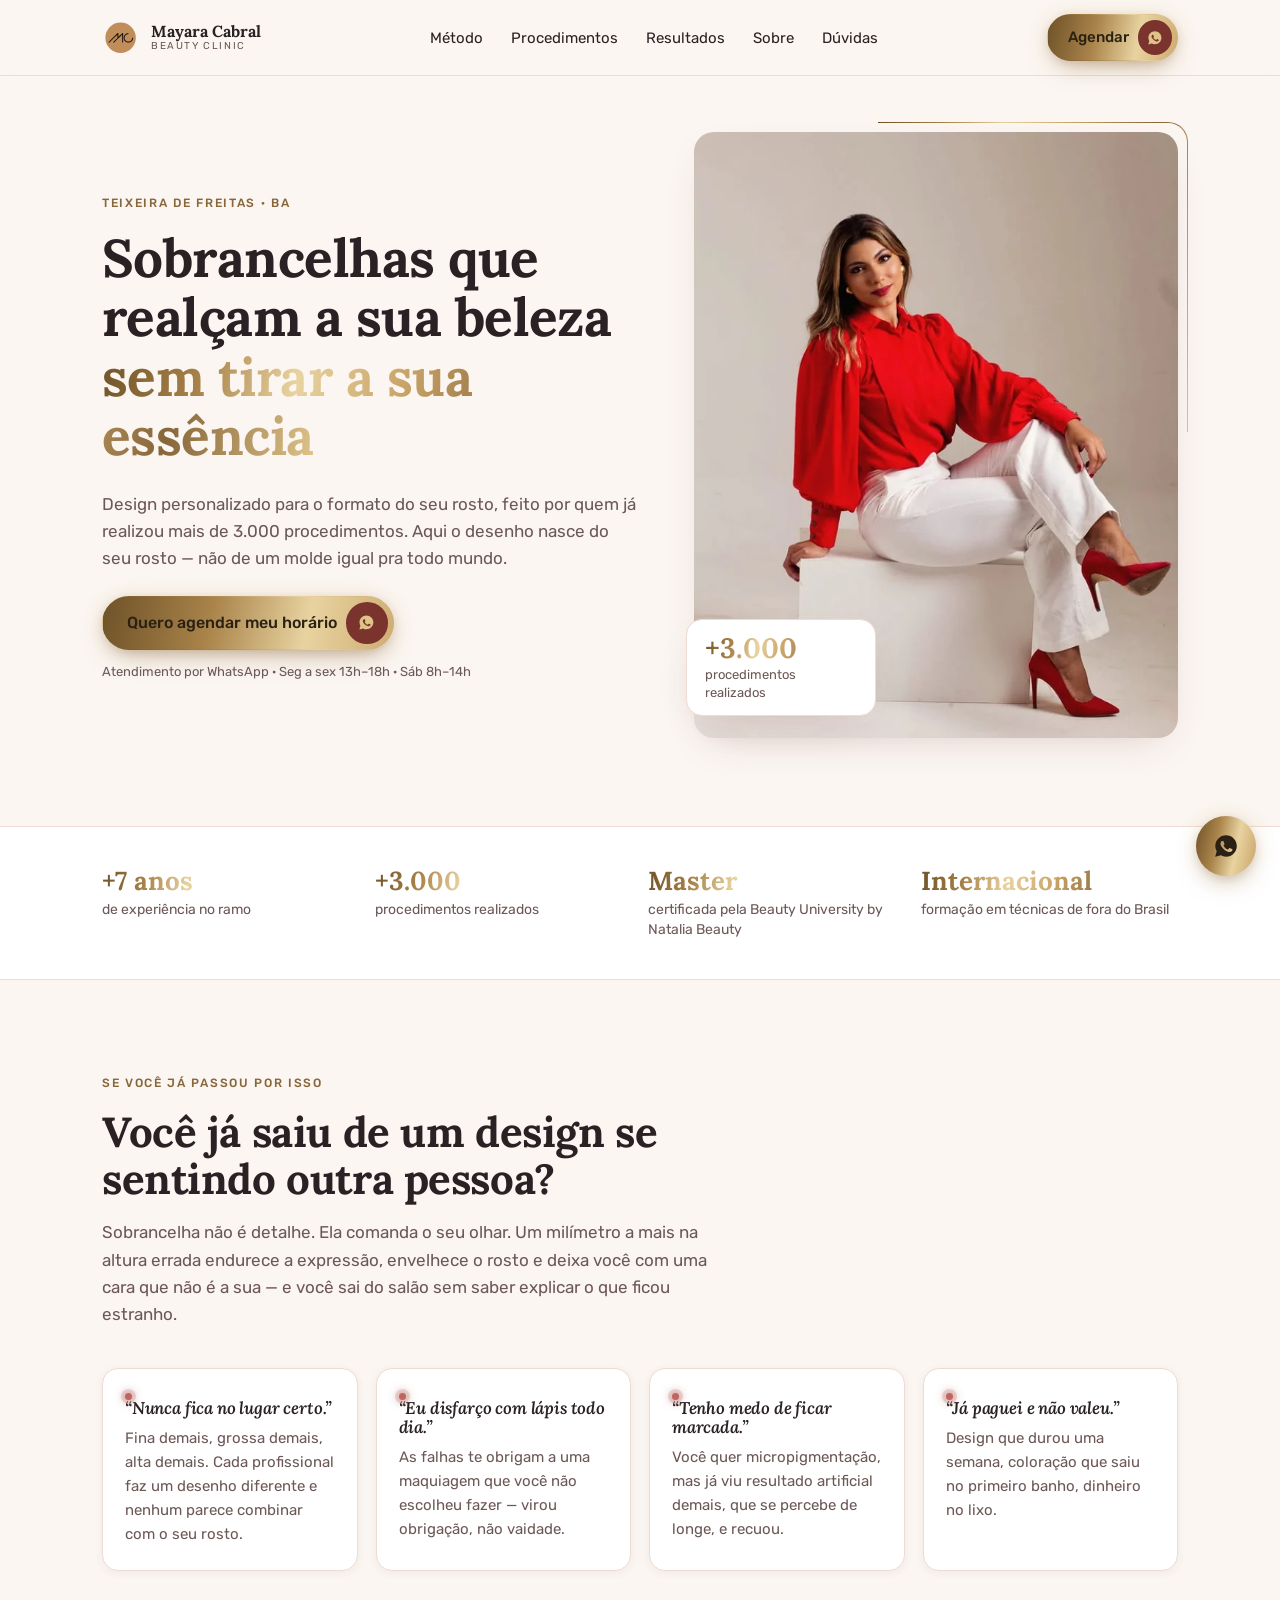
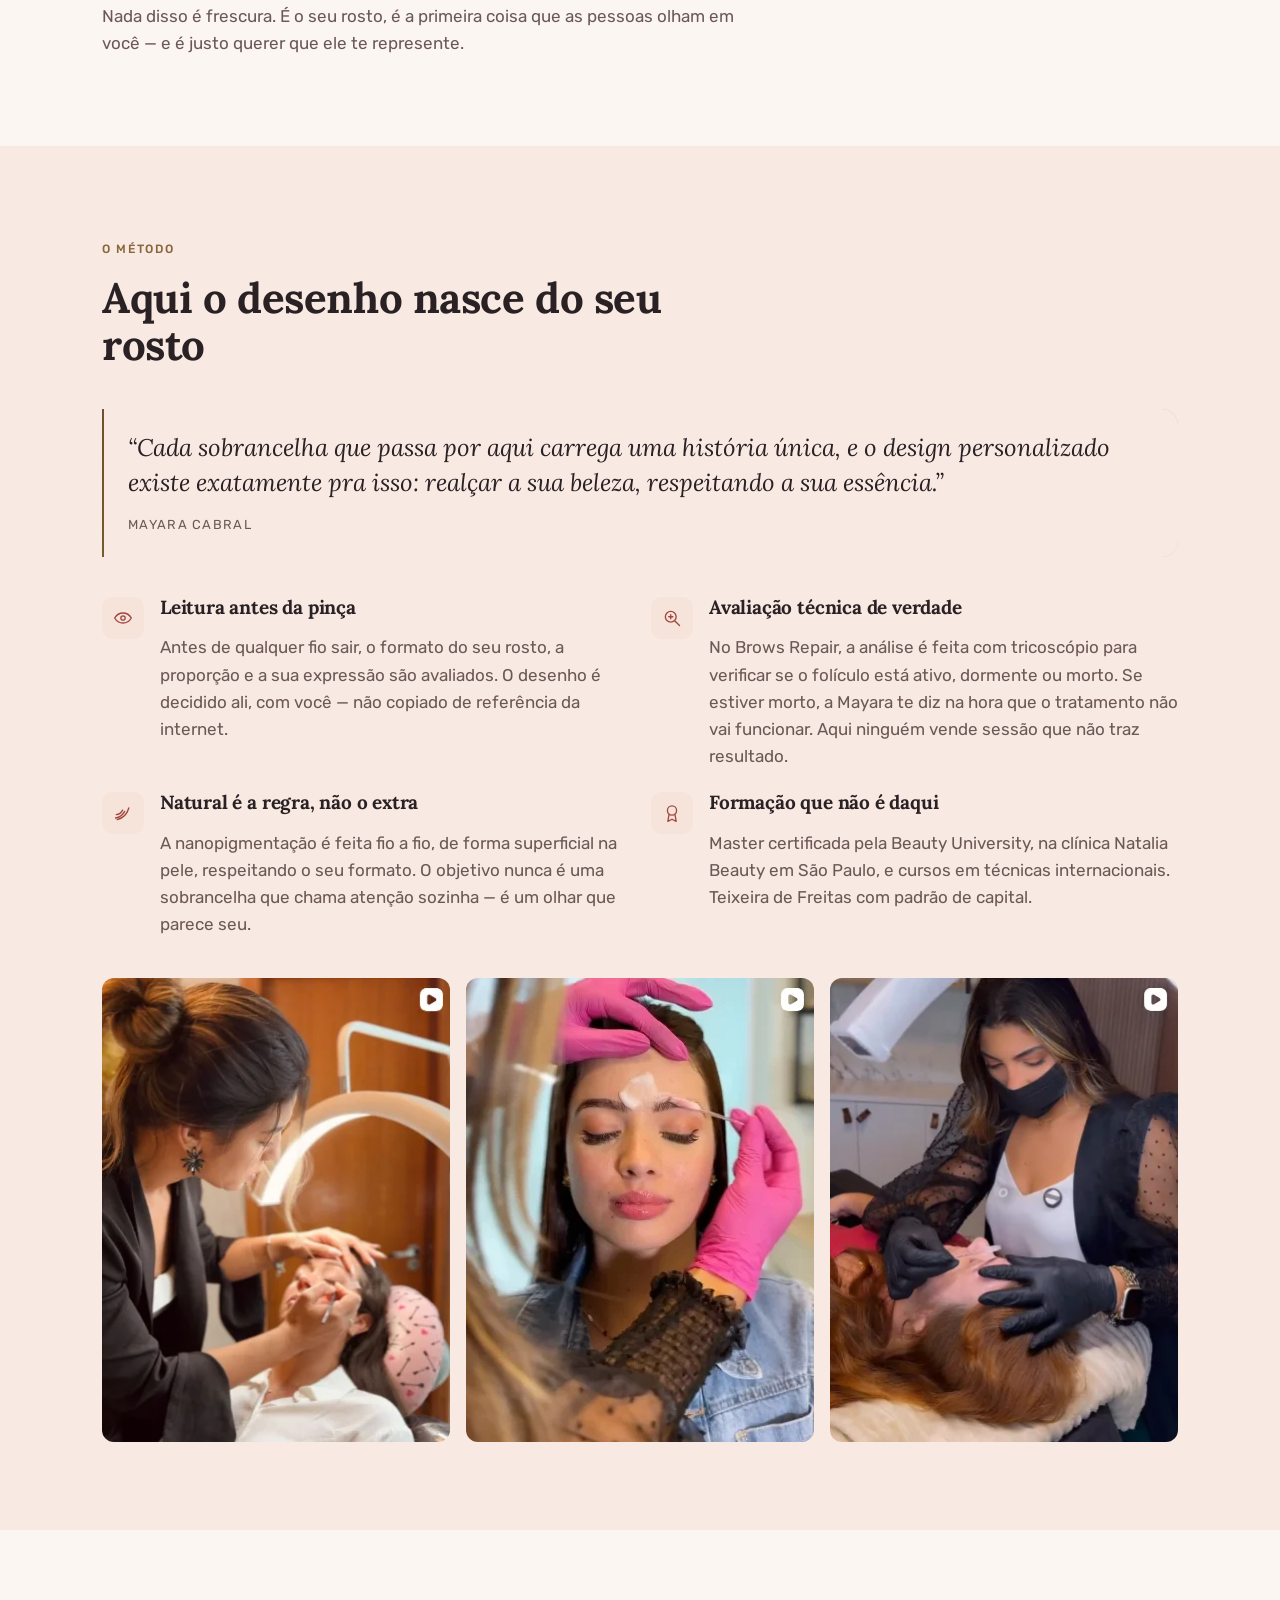
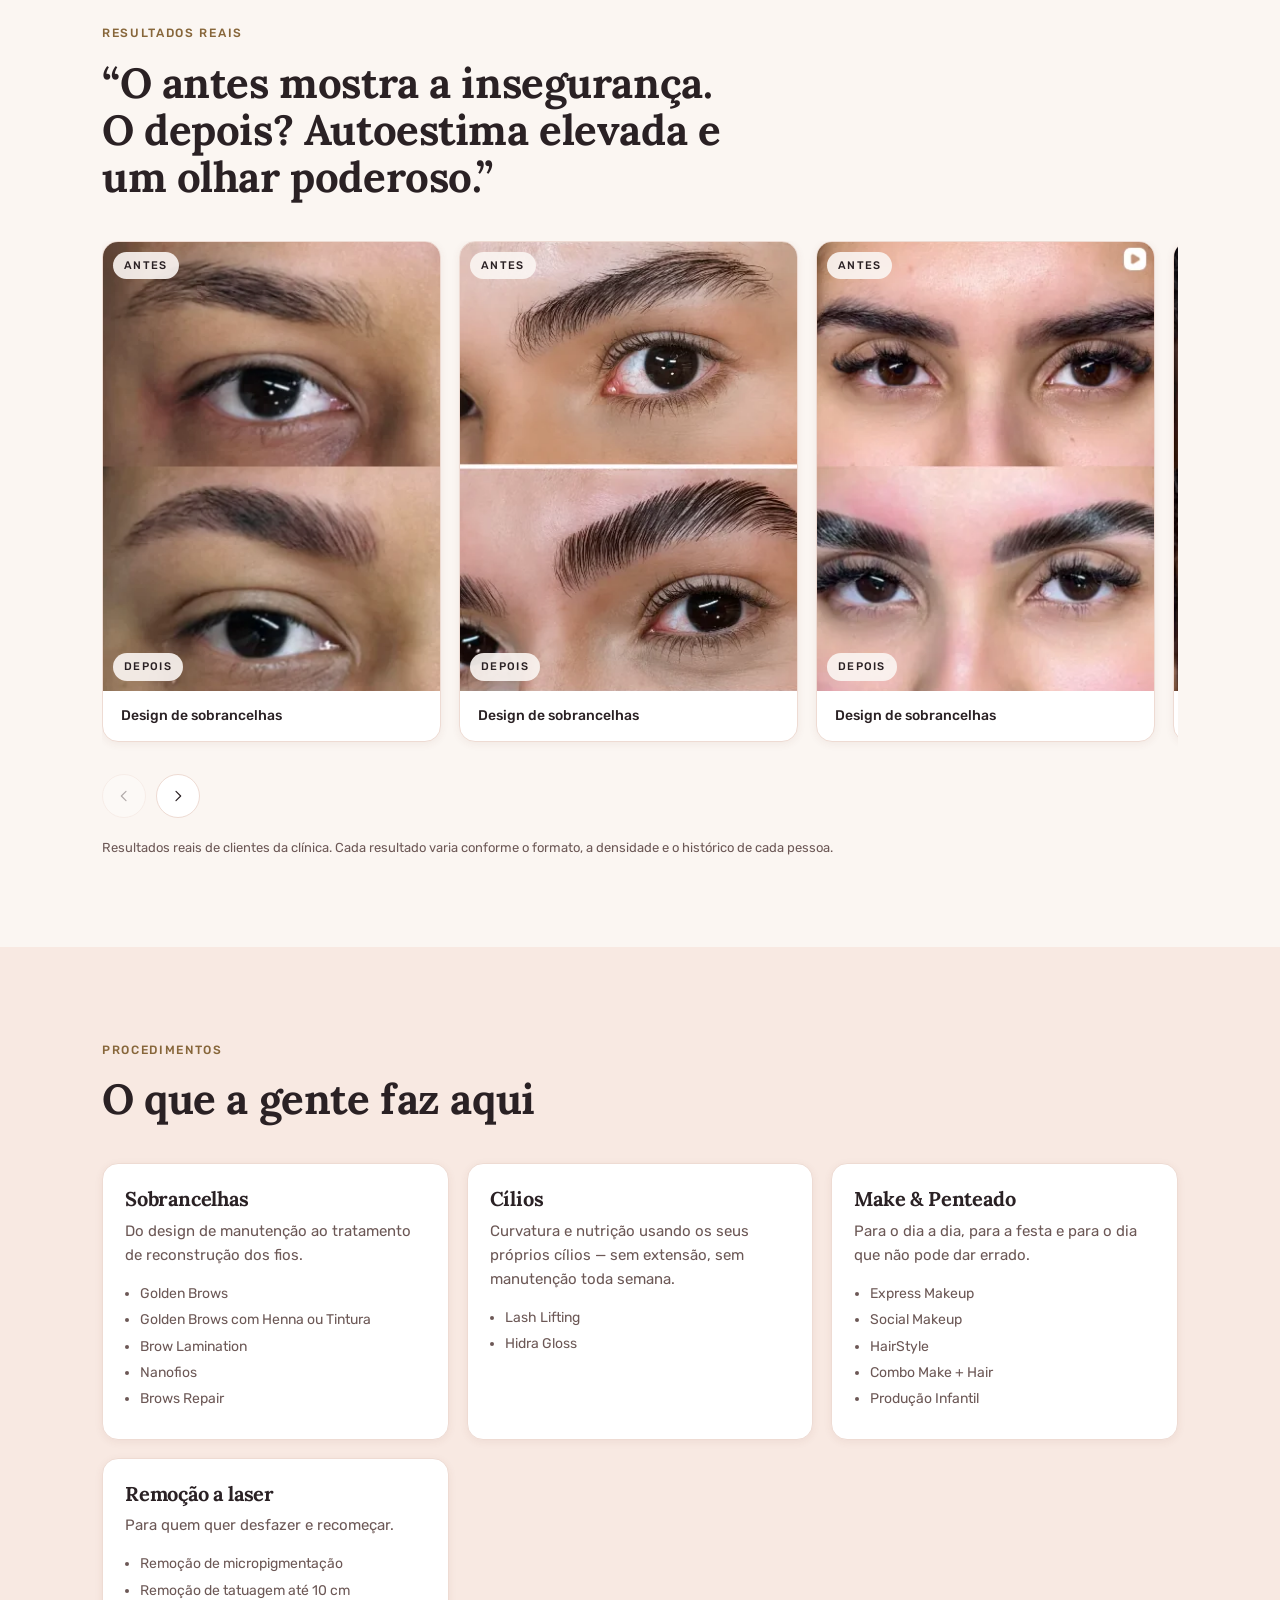
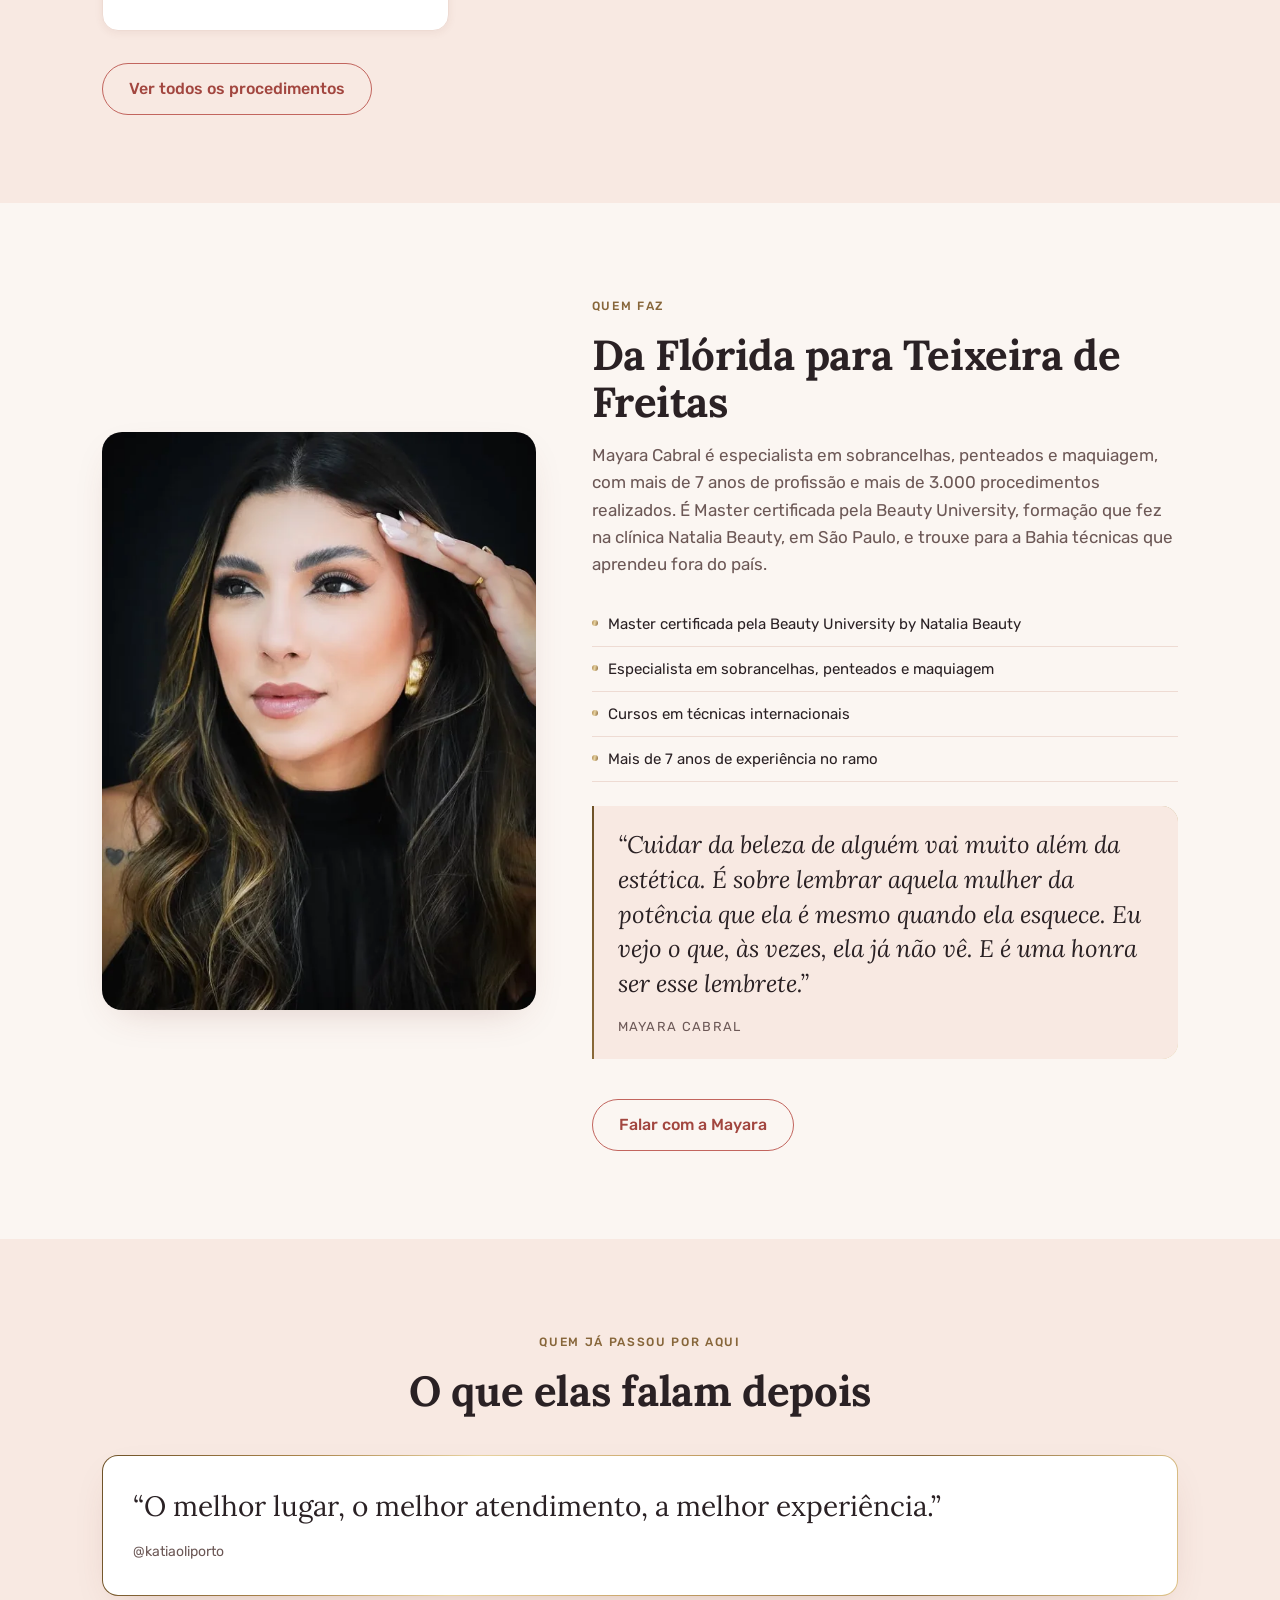
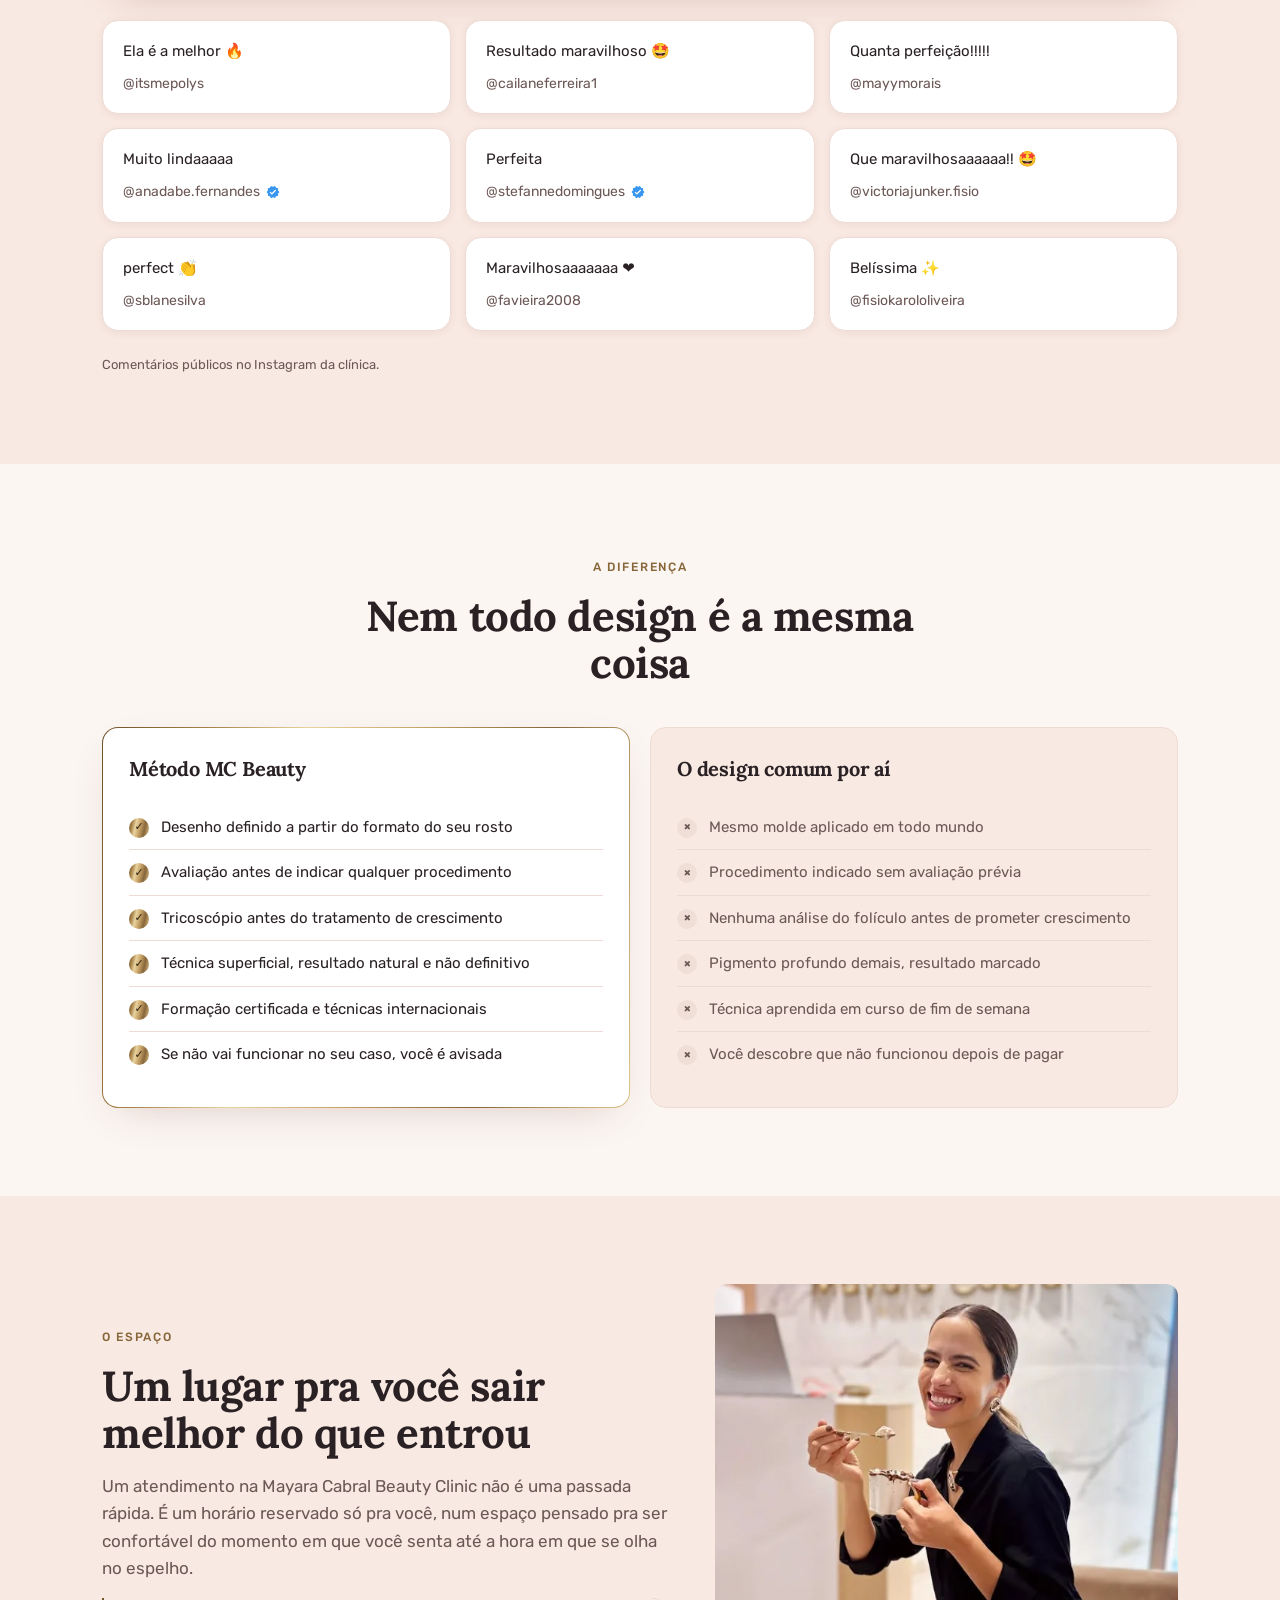
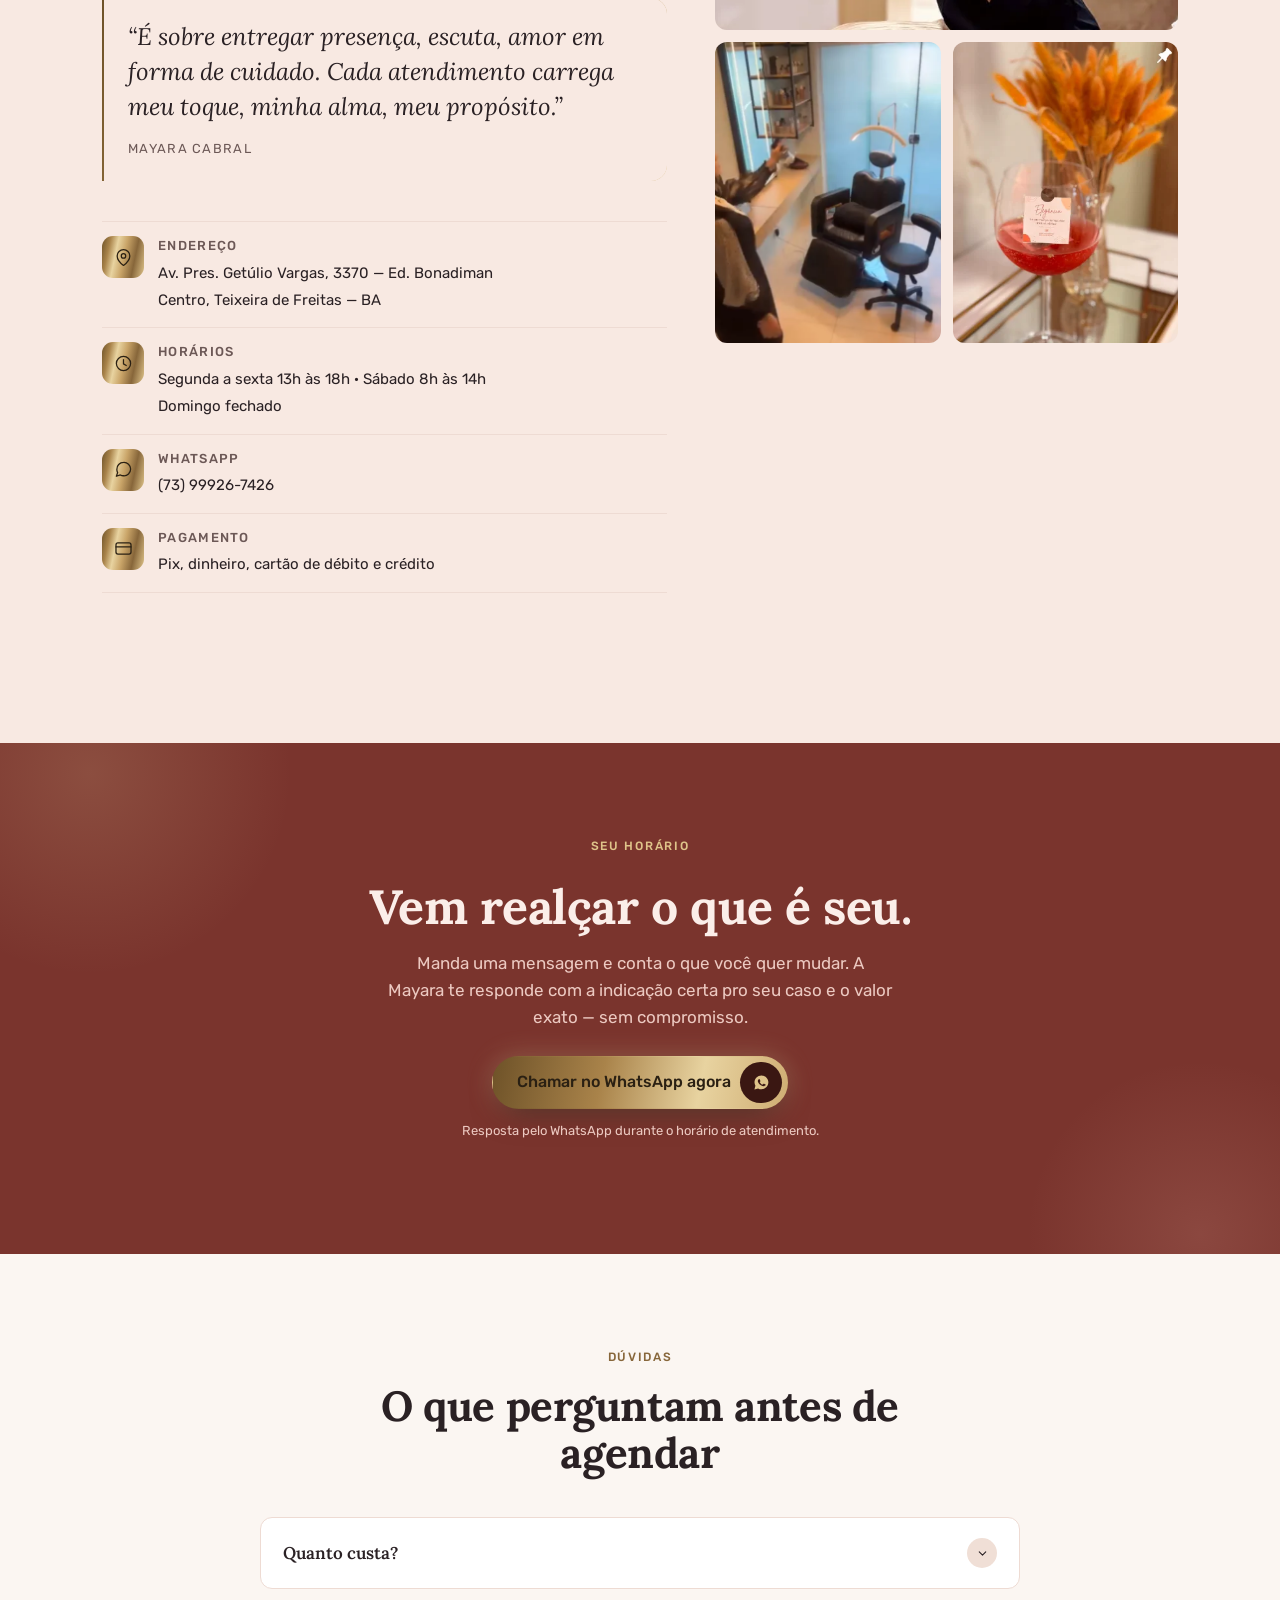
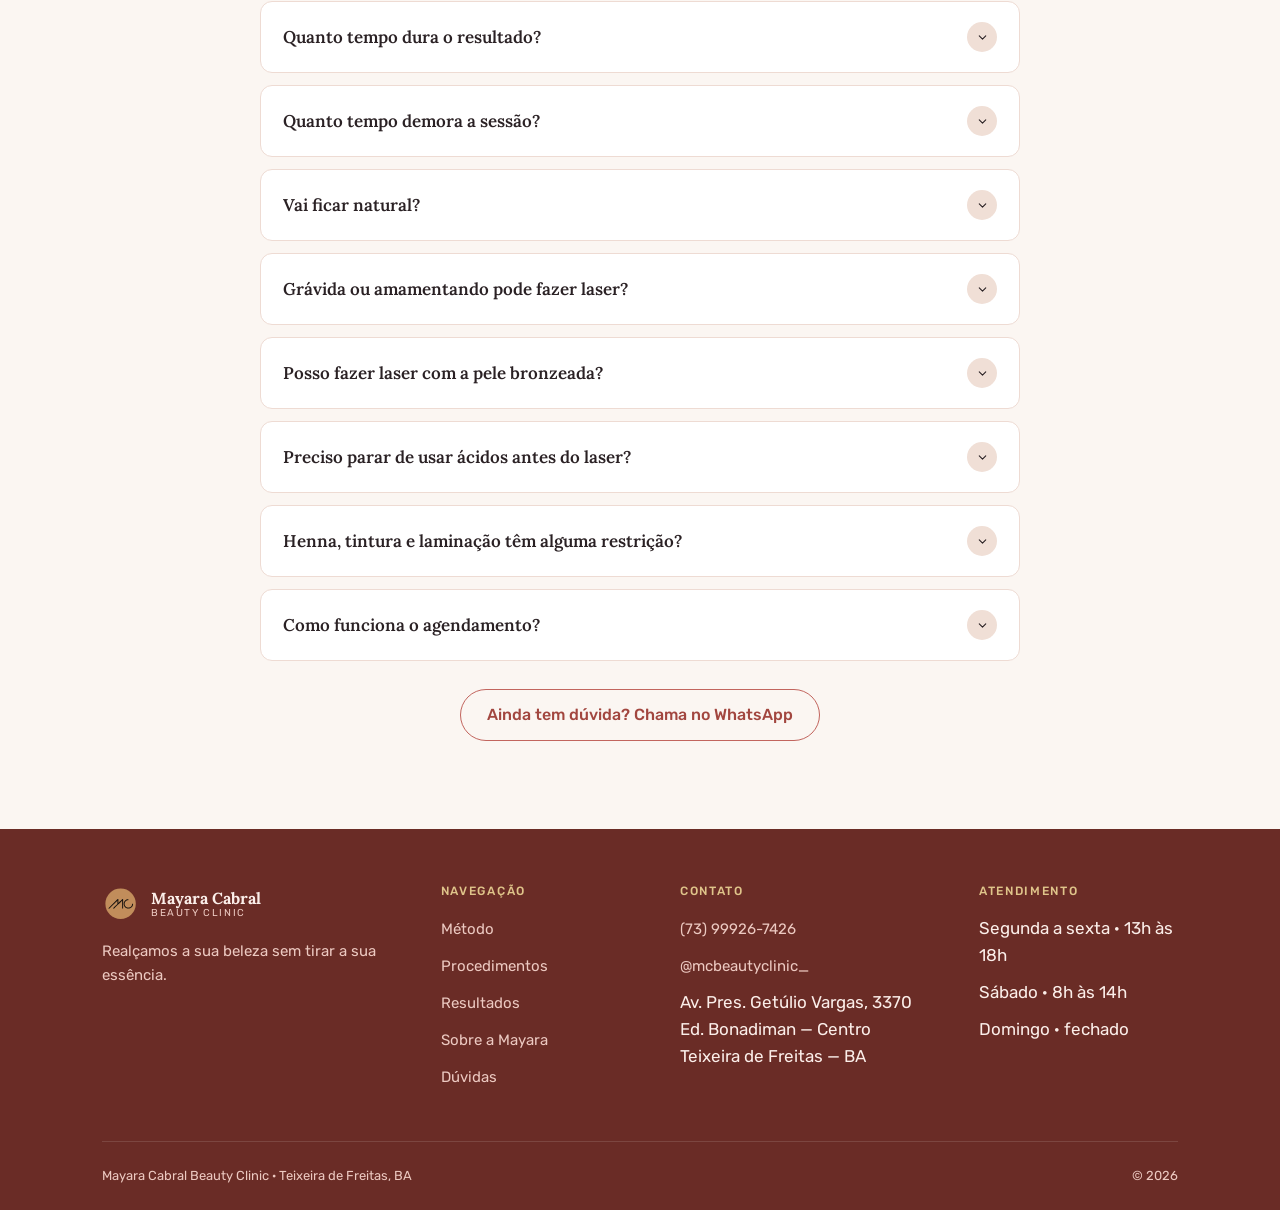
==== commit f1c393bf: "Versao 2 - Clone do Site que Mayara Gosto Clone do Site que Mayara Gostou" ====
--- a/index.html
+++ b/index.html
@@ -3,678 +3,631 @@
 <head>
 <meta charset="utf-8">
 <meta name="viewport" content="width=device-width, initial-scale=1">
-<title>Mayara Cabral Beauty Clinic | Sobrancelhas, cílios e maquiagem em Teixeira de Freitas</title>
-<meta name="description" content="Clínica de estética em Teixeira de Freitas/BA especializada no olhar: design de sobrancelhas, Brow Lamination, nanofios, lash lifting, maquiagem e remoção a laser. Mais de 3.000 procedimentos realizados por Mayara Cabral, Master certificada pela Beauty University.">
-<meta name="theme-color" content="#0D0B0A">
-<link rel="canonical" href="https://mayaracabralbeauty.com.br/">
-
+<title>Mayara Cabral Beauty Clinic — Design de sobrancelhas em Teixeira de Freitas, BA</title>
+<meta name="description" content="Design de sobrancelhas personalizado para o formato do seu rosto. Mais de 3.000 procedimentos realizados em Teixeira de Freitas. Sobrancelhas, cílios, maquiagem e remoção a laser.">
+<meta name="theme-color" content="#FBF6F2">
+<link rel="icon" href="assets/img/logo-mc.svg" type="image/svg+xml">
 <meta property="og:type" content="website">
+<meta property="og:title" content="Mayara Cabral Beauty Clinic">
+<meta property="og:description" content="Realçamos a sua beleza sem tirar a sua essência. Design de sobrancelhas em Teixeira de Freitas, BA.">
+<meta property="og:image" content="assets/img/hero.webp">
 <meta property="og:locale" content="pt_BR">
-<meta property="og:site_name" content="Mayara Cabral Beauty Clinic">
-<meta property="og:url" content="https://mayaracabralbeauty.com.br/">
-<meta property="og:title" content="Mayara Cabral Beauty Clinic | O seu olhar no lugar certo">
-<meta property="og:description" content="Sobrancelhas, cílios, maquiagem e remoção a laser em Teixeira de Freitas/BA. Mais de 3.000 procedimentos realizados.">
-<meta property="og:image" content="https://mayaracabralbeauty.com.br/assets/img/og-cover.jpg">
-<meta property="og:image:width" content="1200">
-<meta property="og:image:height" content="630">
-<meta name="twitter:card" content="summary_large_image">
-
-<link rel="icon" href="assets/img/favicon.svg" type="image/svg+xml">
-<link rel="apple-touch-icon" href="assets/img/favicon.svg">
 
 <link rel="preconnect" href="https://fonts.googleapis.com">
 <link rel="preconnect" href="https://fonts.gstatic.com" crossorigin>
-<link rel="preload" as="image" href="assets/img/mayara-retrato.webp">
-<link href="https://fonts.googleapis.com/css2?family=Cormorant+Garamond:ital,wght@0,300;0,400;0,500;0,600;1,300;1,400&family=Jost:wght@300;400;500&display=swap" rel="stylesheet">
+<link rel="stylesheet" href="https://fonts.googleapis.com/css2?family=Lora:ital,wght@0,400;0,600;0,700;1,400;1,600&family=Rubik:wght@400;500;700&display=swap">
 <link rel="stylesheet" href="assets/css/style.css">
-<script src="assets/js/main.js" defer></script>
+</head>
+<body>
+
+<!-- ============ HEADER ============ -->
+<header class="header">
+  <div class="wrap header__inner">
+    <a class="brand" href="index.html">
+      <img class="brand__mark" src="assets/img/logo-mc.svg" alt="" width="38" height="38">
+      <span class="brand__name">Mayara Cabral<span class="brand__sub">Beauty Clinic</span></span>
+    </a>
+
+    <nav class="nav" aria-label="Navegação principal">
+      <a href="#metodo">Método</a>
+      <a href="procedimentos.html">Procedimentos</a>
+      <a href="#resultados">Resultados</a>
+      <a href="#sobre">Sobre</a>
+      <a href="#duvidas">Dúvidas</a>
+    </nav>
+
+    <a class="btn btn--primary" href="https://wa.me/5573999267426?text=Oi%20Mayara!%20Vim%20pelo%20site%20e%20quero%20agendar%20um%20hor%C3%A1rio." target="_blank" rel="noopener">
+      Agendar
+      <span class="btn__cap"><svg viewBox="0 0 24 24" aria-hidden="true"><path d="M12.04 2C6.58 2 2.13 6.45 2.13 11.91c0 1.75.46 3.45 1.32 4.95L2 22l5.25-1.38a9.9 9.9 0 0 0 4.79 1.22h.01c5.46 0 9.91-4.45 9.91-9.91C21.96 6.45 17.5 2 12.04 2zm5.8 14.16c-.24.68-1.4 1.3-1.94 1.35-.5.05-.97.24-3.27-.68-2.75-1.08-4.5-3.9-4.64-4.08-.13-.18-1.1-1.47-1.1-2.8s.7-1.99.94-2.26c.25-.27.54-.34.72-.34.18 0 .36 0 .52.01.17.01.39-.6.6.46.24.55.8 1.9.87 2.04.07.14.12.3.02.48-.09.18-.14.29-.28.45-.14.16-.29.36-.42.48-.14.14-.28.29-.12.57.16.27.72 1.18 1.54 1.92 1.06.94 1.95 1.24 2.22 1.38.27.14.43.12.59-.07.16-.18.68-.79.86-1.06.18-.27.36-.23.61-.14.25.09 1.58.75 1.85.88.27.14.45.2.52.32.06.11.06.66-.18 1.34z"/></svg></span>
+    </a>
+
+    <button class="burger" aria-label="Abrir menu" aria-expanded="false" aria-controls="drawer">
+      <span></span><span></span><span></span>
+    </button>
+  </div>
+</header>
+
+<div class="drawer-backdrop"></div>
+<aside class="drawer" id="drawer" aria-label="Menu">
+  <button class="drawer__close" aria-label="Fechar menu">&times;</button>
+  <nav>
+    <a href="#metodo">Método</a>
+    <a href="procedimentos.html">Procedimentos</a>
+    <a href="#resultados">Resultados</a>
+    <a href="#sobre">Sobre</a>
+    <a href="#clinica">A clínica</a>
+    <a href="#duvidas">Dúvidas</a>
+  </nav>
+  <a class="btn btn--primary" href="https://wa.me/5573999267426?text=Oi%20Mayara!%20Vim%20pelo%20site%20e%20quero%20agendar%20um%20hor%C3%A1rio." target="_blank" rel="noopener">
+    Agendar no WhatsApp
+    <span class="btn__cap"><svg viewBox="0 0 24 24" aria-hidden="true"><path d="M12.04 2C6.58 2 2.13 6.45 2.13 11.91c0 1.75.46 3.45 1.32 4.95L2 22l5.25-1.38a9.9 9.9 0 0 0 4.79 1.22h.01c5.46 0 9.91-4.45 9.91-9.91C21.96 6.45 17.5 2 12.04 2zm5.8 14.16c-.24.68-1.4 1.3-1.94 1.35-.5.05-.97.24-3.27-.68-2.75-1.08-4.5-3.9-4.64-4.08-.13-.18-1.1-1.47-1.1-2.8s.7-1.99.94-2.26c.25-.27.54-.34.72-.34.18 0 .36 0 .52.01.17.01.39-.6.6.46.24.55.8 1.9.87 2.04.07.14.12.3.02.48-.09.18-.14.29-.28.45-.14.16-.29.36-.42.48-.14.14-.28.29-.12.57.16.27.72 1.18 1.54 1.92 1.06.94 1.95 1.24 2.22 1.38.27.14.43.12.59-.07.16-.18.68-.79.86-1.06.18-.27.36-.23.61-.14.25.09 1.58.75 1.85.88.27.14.45.2.52.32.06.11.06.66-.18 1.34z"/></svg></span>
+  </a>
+</aside>
+
+<main>
+
+<!-- ============ 1. HERO ============ -->
+<section class="hero">
+  <div class="wrap hero__grid">
+    <div class="rv">
+      <p class="eyebrow">Teixeira de Freitas · BA</p>
+      <h1>Sobrancelhas que realçam a sua beleza <span class="metal-text">sem tirar a sua essência</span></h1>
+      <p class="hero__lead">Design personalizado para o formato do seu rosto, feito por quem já realizou mais de 3.000 procedimentos. Aqui o desenho nasce do seu rosto — não de um molde igual pra todo mundo.</p>
+      <div class="btn-row">
+        <a class="btn btn--primary" href="https://wa.me/5573999267426?text=Oi%20Mayara!%20Vim%20pelo%20site%20e%20quero%20agendar%20meu%20hor%C3%A1rio." target="_blank" rel="noopener">
+          Quero agendar meu horário
+          <span class="btn__cap"><svg viewBox="0 0 24 24" aria-hidden="true"><path d="M12.04 2C6.58 2 2.13 6.45 2.13 11.91c0 1.75.46 3.45 1.32 4.95L2 22l5.25-1.38a9.9 9.9 0 0 0 4.79 1.22h.01c5.46 0 9.91-4.45 9.91-9.91C21.96 6.45 17.5 2 12.04 2zm5.8 14.16c-.24.68-1.4 1.3-1.94 1.35-.5.05-.97.24-3.27-.68-2.75-1.08-4.5-3.9-4.64-4.08-.13-.18-1.1-1.47-1.1-2.8s.7-1.99.94-2.26c.25-.27.54-.34.72-.34.18 0 .36 0 .52.01.17.01.39-.6.6.46.24.55.8 1.9.87 2.04.07.14.12.3.02.48-.09.18-.14.29-.28.45-.14.16-.29.36-.42.48-.14.14-.28.29-.12.57.16.27.72 1.18 1.54 1.92 1.06.94 1.95 1.24 2.22 1.38.27.14.43.12.59-.07.16-.18.68-.79.86-1.06.18-.27.36-.23.61-.14.25.09 1.58.75 1.85.88.27.14.45.2.52.32.06.11.06.66-.18 1.34z"/></svg></span>
+        </a>
+      </div>
+      <p class="btn-note">Atendimento por WhatsApp · Seg a sex 13h–18h · Sáb 8h–14h</p>
+    </div>
+
+    <figure class="hero__figure rv" style="margin:0">
+      <span class="hero__frame" aria-hidden="true"></span>
+      <img src="assets/img/hero.webp" width="660" height="826" alt="Mayara Cabral, especialista em sobrancelhas, penteados e maquiagem" fetchpriority="high">
+      <figcaption class="hero__badge">
+        <strong>+3.000</strong>
+        <span>procedimentos realizados</span>
+      </figcaption>
+    </figure>
+  </div>
+</section>
+
+<!-- ============ 2. AUTORIDADE ============ -->
+<section class="authority">
+  <div class="wrap">
+    <div class="authority__grid">
+      <div class="authority__item"><strong>+7 anos</strong><span>de experiência no ramo</span></div>
+      <div class="authority__item"><strong>+3.000</strong><span>procedimentos realizados</span></div>
+      <div class="authority__item"><strong>Master</strong><span>certificada pela Beauty University by Natalia Beauty</span></div>
+      <div class="authority__item"><strong>Internacional</strong><span>formação em técnicas de fora do Brasil</span></div>
+    </div>
+  </div>
+</section>
+
+<!-- ============ 3. DOR ============ -->
+<section class="section">
+  <div class="wrap">
+    <div class="section-head rv">
+      <p class="eyebrow">Se você já passou por isso</p>
+      <h2>Você já saiu de um design se sentindo outra pessoa?</h2>
+      <p class="muted">Sobrancelha não é detalhe. Ela comanda o seu olhar. Um milímetro a mais na altura errada endurece a expressão, envelhece o rosto e deixa você com uma cara que não é a sua — e você sai do salão sem saber explicar o que ficou estranho.</p>
+    </div>
+
+    <div class="pain-grid rv">
+      <article class="card pain-card">
+        <h3>“Nunca fica no lugar certo.”</h3>
+        <p>Fina demais, grossa demais, alta demais. Cada profissional faz um desenho diferente e nenhum parece combinar com o seu rosto.</p>
+      </article>
+      <article class="card pain-card">
+        <h3>“Eu disfarço com lápis todo dia.”</h3>
+        <p>As falhas te obrigam a uma maquiagem que você não escolheu fazer — virou obrigação, não vaidade.</p>
+      </article>
+      <article class="card pain-card">
+        <h3>“Tenho medo de ficar marcada.”</h3>
+        <p>Você quer micropigmentação, mas já viu resultado artificial demais, que se percebe de longe, e recuou.</p>
+      </article>
+      <article class="card pain-card">
+        <h3>“Já paguei e não valeu.”</h3>
+        <p>Design que durou uma semana, coloração que saiu no primeiro banho, dinheiro no lixo.</p>
+      </article>
+    </div>
+
+    <p class="muted rv" style="max-width:60ch;margin-top:32px">Nada disso é frescura. É o seu rosto, é a primeira coisa que as pessoas olham em você — e é justo querer que ele te represente.</p>
+  </div>
+</section>
+
+<!-- ============ 4. MÉTODO ============ -->
+<section class="section section--alt" id="metodo">
+  <div class="wrap">
+    <div class="section-head rv">
+      <p class="eyebrow">O método</p>
+      <h2>Aqui o desenho nasce do seu rosto</h2>
+    </div>
+
+    <blockquote class="method__quote rv">
+      “Cada sobrancelha que passa por aqui carrega uma história única, e o design personalizado existe exatamente pra isso: realçar a sua beleza, respeitando a sua essência.”
+      <cite>Mayara Cabral</cite>
+    </blockquote>
+
+    <div class="method-grid rv">
+      <article class="method-item">
+        <span class="method-item__tile"><svg viewBox="0 0 24 24" aria-hidden="true"><path d="M2 12s3.5-6 10-6 10 6 10 6-3.5 6-10 6-10-6-10-6z"/><circle cx="12" cy="12" r="2.6"/></svg></span>
+        <div>
+          <h3>Leitura antes da pinça</h3>
+          <p class="muted">Antes de qualquer fio sair, o formato do seu rosto, a proporção e a sua expressão são avaliados. O desenho é decidido ali, com você — não copiado de referência da internet.</p>
+        </div>
+      </article>
+
+      <article class="method-item">
+        <span class="method-item__tile"><svg viewBox="0 0 24 24" aria-hidden="true"><circle cx="10.5" cy="10.5" r="6.5"/><path d="M15.5 15.5 21 21"/><path d="M8 10.5h5M10.5 8v5"/></svg></span>
+        <div>
+          <h3>Avaliação técnica de verdade</h3>
+          <p class="muted">No Brows Repair, a análise é feita com tricoscópio para verificar se o folículo está ativo, dormente ou morto. Se estiver morto, a Mayara te diz na hora que o tratamento não vai funcionar. Aqui ninguém vende sessão que não traz resultado.</p>
+        </div>
+      </article>
+
+      <article class="method-item">
+        <span class="method-item__tile"><svg viewBox="0 0 24 24" aria-hidden="true"><path d="M3 18c6-1 9-4 11-8M5 20c8-2 12-7 14-14"/><path d="M4 14c4-.5 6-2.5 7.5-5.5"/></svg></span>
+        <div>
+          <h3>Natural é a regra, não o extra</h3>
+          <p class="muted">A nanopigmentação é feita fio a fio, de forma superficial na pele, respeitando o seu formato. O objetivo nunca é uma sobrancelha que chama atenção sozinha — é um olhar que parece seu.</p>
+        </div>
+      </article>
+
+      <article class="method-item">
+        <span class="method-item__tile"><svg viewBox="0 0 24 24" aria-hidden="true"><circle cx="12" cy="9" r="5.5"/><path d="M8.5 13.5 7 22l5-2.5L17 22l-1.5-8.5"/></svg></span>
+        <div>
+          <h3>Formação que não é daqui</h3>
+          <p class="muted">Master certificada pela Beauty University, na clínica Natalia Beauty em São Paulo, e cursos em técnicas internacionais. Teixeira de Freitas com padrão de capital.</p>
+        </div>
+      </article>
+    </div>
+
+    <div class="method__media rv">
+      <img src="assets/img/metodo-1.webp" width="346" height="465" alt="Mayara realizando o design de sobrancelhas em uma cliente" loading="lazy">
+      <img src="assets/img/metodo-2.webp" width="348" height="464" alt="Mapeamento da sobrancelha antes do procedimento" loading="lazy">
+      <img src="assets/img/metodo-3.webp" width="349" height="466" alt="Procedimento realizado com equipamento da clínica" loading="lazy">
+    </div>
+  </div>
+</section>
+
+<!-- ============ 5. ANTES E DEPOIS ============ -->
+<section class="section" id="resultados">
+  <div class="wrap">
+    <div class="section-head rv">
+      <p class="eyebrow">Resultados reais</p>
+      <h2>“O antes mostra a insegurança. O depois? Autoestima elevada e um olhar poderoso.”</h2>
+    </div>
+
+    <div class="slider rv">
+      <div class="slider__track">
+        <article class="ad-card">
+          <figure>
+            <img src="assets/img/ad-design-1.webp" width="344" height="464" alt="Antes e depois de design de sobrancelhas" loading="lazy">
+            <div class="ad-card__tags"><span class="ad-card__tag">Antes</span><span class="ad-card__tag">Depois</span></div>
+          </figure>
+          <figcaption>Design de sobrancelhas</figcaption>
+        </article>
+
+        <article class="ad-card">
+          <figure>
+            <img src="assets/img/ad-design-2.webp" width="348" height="463" alt="Antes e depois de design de sobrancelhas" loading="lazy">
+            <div class="ad-card__tags"><span class="ad-card__tag">Antes</span><span class="ad-card__tag">Depois</span></div>
+          </figure>
+          <figcaption>Design de sobrancelhas</figcaption>
+        </article>
+
+        <article class="ad-card">
+          <figure>
+            <img src="assets/img/ad-design-3.webp" width="346" height="465" alt="Antes e depois de design de sobrancelhas" loading="lazy">
+            <div class="ad-card__tags"><span class="ad-card__tag">Antes</span><span class="ad-card__tag">Depois</span></div>
+          </figure>
+          <figcaption>Design de sobrancelhas</figcaption>
+        </article>
+
+        <article class="ad-card">
+          <figure>
+            <img src="assets/img/ad-lamination-1.webp" width="348" height="466" alt="Antes e depois de Brow Lamination" loading="lazy">
+            <div class="ad-card__tags"><span class="ad-card__tag">Antes</span><span class="ad-card__tag">Depois</span></div>
+          </figure>
+          <figcaption>Brow Lamination</figcaption>
+        </article>
+
+        <article class="ad-card">
+          <figure>
+            <img src="assets/img/ad-lamination-2.webp" width="344" height="462" alt="Antes e depois de Brow Lamination" loading="lazy">
+            <div class="ad-card__tags"><span class="ad-card__tag">Antes</span><span class="ad-card__tag">Depois</span></div>
+          </figure>
+          <figcaption>Brow Lamination</figcaption>
+        </article>
+
+        <article class="ad-card">
+          <figure>
+            <img src="assets/img/ad-make-1.webp" width="348" height="466" alt="Antes e depois de maquiagem social com penteado" loading="lazy">
+            <div class="ad-card__tags"><span class="ad-card__tag">Antes</span><span class="ad-card__tag">Depois</span></div>
+          </figure>
+          <figcaption>Social Makeup + HairStyle</figcaption>
+        </article>
+
+        <!-- SLOTS RESERVADOS — trocar por foto real quando disponível -->
+        <article class="ad-card ad-card--empty">
+          <div><strong>Nanofios</strong><span>Espaço reservado para o antes e depois deste procedimento.</span></div>
+        </article>
+        <article class="ad-card ad-card--empty">
+          <div><strong>Brows Repair</strong><span>Espaço reservado para o antes e depois deste procedimento.</span></div>
+        </article>
+        <article class="ad-card ad-card--empty">
+          <div><strong>Lash Lifting</strong><span>Espaço reservado para o antes e depois deste procedimento.</span></div>
+        </article>
+      </div>
+
+      <div class="slider__nav">
+        <button data-dir="prev" aria-label="Resultado anterior"><svg viewBox="0 0 24 24" aria-hidden="true"><path d="M15 5 8 12l7 7"/></svg></button>
+        <button data-dir="next" aria-label="Próximo resultado"><svg viewBox="0 0 24 24" aria-hidden="true"><path d="m9 5 7 7-7 7"/></svg></button>
+      </div>
+    </div>
+
+    <p class="muted rv" style="font-size:.8125rem;margin-top:20px">Resultados reais de clientes da clínica. Cada resultado varia conforme o formato, a densidade e o histórico de cada pessoa.</p>
+  </div>
+</section>
+
+<!-- ============ 6. PROCEDIMENTOS ============ -->
+<section class="section section--alt">
+  <div class="wrap">
+    <div class="section-head rv">
+      <p class="eyebrow">Procedimentos</p>
+      <h2>O que a gente faz aqui</h2>
+    </div>
+
+    <div class="svc-grid rv">
+      <article class="card svc-card">
+        <h3>Sobrancelhas</h3>
+        <p>Do design de manutenção ao tratamento de reconstrução dos fios.</p>
+        <ul>
+          <li>Golden Brows</li>
+          <li>Golden Brows com Henna ou Tintura</li>
+          <li>Brow Lamination</li>
+          <li>Nanofios</li>
+          <li>Brows Repair</li>
+        </ul>
+      </article>
+
+      <article class="card svc-card">
+        <h3>Cílios</h3>
+        <p>Curvatura e nutrição usando os seus próprios cílios — sem extensão, sem manutenção toda semana.</p>
+        <ul>
+          <li>Lash Lifting</li>
+          <li>Hidra Gloss</li>
+        </ul>
+      </article>
+
+      <article class="card svc-card">
+        <h3>Make &amp; Penteado</h3>
+        <p>Para o dia a dia, para a festa e para o dia que não pode dar errado.</p>
+        <ul>
+          <li>Express Makeup</li>
+          <li>Social Makeup</li>
+          <li>HairStyle</li>
+          <li>Combo Make + Hair</li>
+          <li>Produção Infantil</li>
+        </ul>
+      </article>
+
+      <article class="card svc-card">
+        <h3>Remoção a laser</h3>
+        <p>Para quem quer desfazer e recomeçar.</p>
+        <ul>
+          <li>Remoção de micropigmentação</li>
+          <li>Remoção de tatuagem até 10 cm</li>
+        </ul>
+      </article>
+    </div>
+
+    <div class="btn-row rv" style="margin-top:32px">
+      <a class="btn btn--ghost" href="procedimentos.html">Ver todos os procedimentos</a>
+    </div>
+  </div>
+</section>
+
+<!-- ============ 7. SOBRE ============ -->
+<section class="section" id="sobre">
+  <div class="wrap about__grid">
+    <figure class="about__figure rv" style="margin:0">
+      <img src="assets/img/mayara.webp" width="620" height="826" alt="Mayara Cabral, especialista em sobrancelhas, penteados e maquiagem" loading="lazy">
+    </figure>
+
+    <div class="rv">
+      <p class="eyebrow">Quem faz</p>
+      <h2>Da Flórida para Teixeira de Freitas</h2>
+      <p class="muted">Mayara Cabral é especialista em sobrancelhas, penteados e maquiagem, com mais de 7 anos de profissão e mais de 3.000 procedimentos realizados. É Master certificada pela Beauty University, formação que fez na clínica Natalia Beauty, em São Paulo, e trouxe para a Bahia técnicas que aprendeu fora do país.</p>
+
+      <ul class="about__creds">
+        <li>Master certificada pela Beauty University by Natalia Beauty</li>
+        <li>Especialista em sobrancelhas, penteados e maquiagem</li>
+        <li>Cursos em técnicas internacionais</li>
+        <li>Mais de 7 anos de experiência no ramo</li>
+      </ul>
+
+      <blockquote class="method__quote">
+        “Cuidar da beleza de alguém vai muito além da estética. É sobre lembrar aquela mulher da potência que ela é mesmo quando ela esquece. Eu vejo o que, às vezes, ela já não vê. E é uma honra ser esse lembrete.”
+        <cite>Mayara Cabral</cite>
+      </blockquote>
+
+      <div class="btn-row" style="margin-top:24px">
+        <a class="btn btn--ghost" href="https://wa.me/5573999267426?text=Oi%20Mayara!%20Vim%20pelo%20site%20e%20queria%20tirar%20uma%20d%C3%BAvida%20antes%20de%20agendar." target="_blank" rel="noopener">Falar com a Mayara</a>
+      </div>
+    </div>
+  </div>
+</section>
+
+<!-- ============ 8. DEPOIMENTOS ============ -->
+<section class="section section--alt">
+  <div class="wrap">
+    <div class="section-head section-head--center rv">
+      <p class="eyebrow">Quem já passou por aqui</p>
+      <h2>O que elas falam depois</h2>
+    </div>
+
+    <div class="tst-feature rv">
+      <p>“O melhor lugar, o melhor atendimento, a melhor experiência.”</p>
+      <span class="tst-handle">@katiaoliporto</span>
+    </div>
+
+    <div class="tst-grid rv">
+      <article class="tst"><p>Ela é a melhor 🔥</p><span class="tst-handle">@itsmepolys</span></article>
+      <article class="tst"><p>Resultado maravilhoso 🤩</p><span class="tst-handle">@cailaneferreira1</span></article>
+      <article class="tst"><p>Quanta perfeição!!!!!</p><span class="tst-handle">@mayymorais</span></article>
+      <article class="tst"><p>Muito lindaaaaa</p><span class="tst-handle">@anadabe.fernandes <svg class="verified" viewBox="0 0 24 24" aria-label="Perfil verificado"><path d="M23 12l-2.44-2.79.34-3.69-3.61-.82-1.89-3.2L12 2.96 8.6 1.5 6.71 4.69 3.1 5.5l.34 3.7L1 12l2.44 2.79-.34 3.7 3.61.82L8.6 22.5l3.4-1.47 3.4 1.46 1.89-3.19 3.61-.82-.34-3.69L23 12zm-12.91 4.72l-3.8-3.81 1.48-1.48 2.32 2.33 5.85-5.87 1.48 1.48-7.33 7.35z"/></svg></span></article>
+      <article class="tst"><p>Perfeita</p><span class="tst-handle">@stefannedomingues <svg class="verified" viewBox="0 0 24 24" aria-label="Perfil verificado"><path d="M23 12l-2.44-2.79.34-3.69-3.61-.82-1.89-3.2L12 2.96 8.6 1.5 6.71 4.69 3.1 5.5l.34 3.7L1 12l2.44 2.79-.34 3.7 3.61.82L8.6 22.5l3.4-1.47 3.4 1.46 1.89-3.19 3.61-.82-.34-3.69L23 12zm-12.91 4.72l-3.8-3.81 1.48-1.48 2.32 2.33 5.85-5.87 1.48 1.48-7.33 7.35z"/></svg></span></article>
+      <article class="tst"><p>Que maravilhosaaaaaa!! 🤩</p><span class="tst-handle">@victoriajunker.fisio</span></article>
+      <article class="tst"><p>perfect 👏</p><span class="tst-handle">@sblanesilva</span></article>
+      <article class="tst"><p>Maravilhosaaaaaaa ❤️</p><span class="tst-handle">@favieira2008</span></article>
+      <article class="tst"><p>Belíssima ✨</p><span class="tst-handle">@fisiokarololiveira</span></article>
+    </div>
+
+    <p class="tst-note rv">Comentários públicos no Instagram da clínica.</p>
+  </div>
+</section>
+
+<!-- ============ 9. COMPARATIVO ============ -->
+<section class="section">
+  <div class="wrap">
+    <div class="section-head section-head--center rv">
+      <p class="eyebrow">A diferença</p>
+      <h2>Nem todo design é a mesma coisa</h2>
+    </div>
+
+    <div class="cmp-grid rv">
+      <article class="cmp cmp--yes">
+        <h3>Método MC Beauty</h3>
+        <ul>
+          <li><span class="cmp__mark">✓</span> Desenho definido a partir do formato do seu rosto</li>
+          <li><span class="cmp__mark">✓</span> Avaliação antes de indicar qualquer procedimento</li>
+          <li><span class="cmp__mark">✓</span> Tricoscópio antes do tratamento de crescimento</li>
+          <li><span class="cmp__mark">✓</span> Técnica superficial, resultado natural e não definitivo</li>
+          <li><span class="cmp__mark">✓</span> Formação certificada e técnicas internacionais</li>
+          <li><span class="cmp__mark">✓</span> Se não vai funcionar no seu caso, você é avisada</li>
+        </ul>
+      </article>
+
+      <article class="cmp cmp--no">
+        <h3>O design comum por aí</h3>
+        <ul>
+          <li><span class="cmp__mark">×</span> Mesmo molde aplicado em todo mundo</li>
+          <li><span class="cmp__mark">×</span> Procedimento indicado sem avaliação prévia</li>
+          <li><span class="cmp__mark">×</span> Nenhuma análise do folículo antes de prometer crescimento</li>
+          <li><span class="cmp__mark">×</span> Pigmento profundo demais, resultado marcado</li>
+          <li><span class="cmp__mark">×</span> Técnica aprendida em curso de fim de semana</li>
+          <li><span class="cmp__mark">×</span> Você descobre que não funcionou depois de pagar</li>
+        </ul>
+      </article>
+    </div>
+  </div>
+</section>
+
+<!-- ============ 10. A CLÍNICA ============ -->
+<section class="section section--alt" id="clinica">
+  <div class="wrap clinic__grid">
+    <div class="rv">
+      <p class="eyebrow">O espaço</p>
+      <h2>Um lugar pra você sair melhor do que entrou</h2>
+      <p class="muted">Um atendimento na Mayara Cabral Beauty Clinic não é uma passada rápida. É um horário reservado só pra você, num espaço pensado pra ser confortável do momento em que você senta até a hora em que se olha no espelho.</p>
+
+      <blockquote class="method__quote">
+        “É sobre entregar presença, escuta, amor em forma de cuidado. Cada atendimento carrega meu toque, minha alma, meu propósito.”
+        <cite>Mayara Cabral</cite>
+      </blockquote>
+
+      <ul class="info-list">
+        <li>
+          <span class="info-list__tile"><svg viewBox="0 0 24 24" aria-hidden="true"><path d="M20 10c0 6-8 12-8 12s-8-6-8-12a8 8 0 0 1 16 0z"/><circle cx="12" cy="10" r="2.8"/></svg></span>
+          <div><strong>Endereço</strong><span>Av. Pres. Getúlio Vargas, 3370 — Ed. Bonadiman<br>Centro, Teixeira de Freitas — BA</span></div>
+        </li>
+        <li>
+          <span class="info-list__tile"><svg viewBox="0 0 24 24" aria-hidden="true"><circle cx="12" cy="12" r="9"/><path d="M12 7v5.5l3.5 2"/></svg></span>
+          <div><strong>Horários</strong><span>Segunda a sexta 13h às 18h · Sábado 8h às 14h<br>Domingo fechado</span></div>
+        </li>
+        <li>
+          <span class="info-list__tile"><svg viewBox="0 0 24 24" aria-hidden="true"><path d="M21 11.5a8.4 8.4 0 0 1-9 8.4 8.9 8.9 0 0 1-4-1L3 20.5l1.6-4.6a8.4 8.4 0 0 1-1-4A8.4 8.4 0 0 1 12 3.1a8.4 8.4 0 0 1 9 8.4z"/></svg></span>
+          <div><strong>WhatsApp</strong><span>(73) 99926-7426</span></div>
+        </li>
+        <li>
+          <span class="info-list__tile"><svg viewBox="0 0 24 24" aria-hidden="true"><rect x="2.5" y="5" width="19" height="14" rx="2.5"/><path d="M2.5 10h19"/></svg></span>
+          <div><strong>Pagamento</strong><span>Pix, dinheiro, cartão de débito e crédito</span></div>
+        </li>
+      </ul>
+    </div>
+
+    <div class="rv">
+      <div class="clinic__gallery">
+        <img src="assets/img/espaco-2.webp" width="615" height="792" alt="Recepção da Mayara Cabral Beauty Clinic" loading="lazy">
+        <img src="assets/img/espaco-1.webp" width="456" height="754" alt="Sala de atendimento da clínica" loading="lazy">
+        <img src="assets/img/espaco-4.webp" width="346" height="464" alt="Detalhe do espaço de espera da clínica" loading="lazy">
+      </div>
+      <iframe class="map" title="Mapa até a Mayara Cabral Beauty Clinic" loading="lazy" referrerpolicy="no-referrer-when-downgrade"
+        src="https://maps.google.com/maps?q=Av.%20Pres.%20Get%C3%BAlio%20Vargas%2C%203370%2C%20Centro%2C%20Teixeira%20de%20Freitas%20-%20BA&output=embed"></iframe>
+    </div>
+  </div>
+</section>
+
+<!-- ============ 11. CTA ============ -->
+<section class="section section--inverse cta-band">
+  <div class="wrap">
+    <div class="rv">
+      <p class="eyebrow">Seu horário</p>
+      <h2>Vem realçar o que é seu.</h2>
+      <p class="muted">Manda uma mensagem e conta o que você quer mudar. A Mayara te responde com a indicação certa pro seu caso e o valor exato — sem compromisso.</p>
+      <div class="btn-row">
+        <a class="btn btn--dark" href="https://wa.me/5573999267426?text=Oi%20Mayara!%20Vim%20pelo%20site%20e%20quero%20agendar.%20Pode%20me%20passar%20os%20valores%3F" target="_blank" rel="noopener">
+          Chamar no WhatsApp agora
+          <span class="btn__cap"><svg viewBox="0 0 24 24" aria-hidden="true"><path d="M12.04 2C6.58 2 2.13 6.45 2.13 11.91c0 1.75.46 3.45 1.32 4.95L2 22l5.25-1.38a9.9 9.9 0 0 0 4.79 1.22h.01c5.46 0 9.91-4.45 9.91-9.91C21.96 6.45 17.5 2 12.04 2zm5.8 14.16c-.24.68-1.4 1.3-1.94 1.35-.5.05-.97.24-3.27-.68-2.75-1.08-4.5-3.9-4.64-4.08-.13-.18-1.1-1.47-1.1-2.8s.7-1.99.94-2.26c.25-.27.54-.34.72-.34.18 0 .36 0 .52.01.17.01.39-.6.6.46.24.55.8 1.9.87 2.04.07.14.12.3.02.48-.09.18-.14.29-.28.45-.14.16-.29.36-.42.48-.14.14-.28.29-.12.57.16.27.72 1.18 1.54 1.92 1.06.94 1.95 1.24 2.22 1.38.27.14.43.12.59-.07.16-.18.68-.79.86-1.06.18-.27.36-.23.61-.14.25.09 1.58.75 1.85.88.27.14.45.2.52.32.06.11.06.66-.18 1.34z"/></svg></span>
+        </a>
+      </div>
+      <p class="btn-note">Resposta pelo WhatsApp durante o horário de atendimento.</p>
+    </div>
+  </div>
+</section>
+
+<!-- ============ 12. FAQ ============ -->
+<section class="section" id="duvidas">
+  <div class="wrap">
+    <div class="section-head section-head--center rv">
+      <p class="eyebrow">Dúvidas</p>
+      <h2>O que perguntam antes de agendar</h2>
+    </div>
+
+    <div class="faq rv">
+      <details class="faq-item">
+        <summary>Quanto custa?<span class="faq-item__chevron"><svg viewBox="0 0 24 24" aria-hidden="true"><path d="m6 9 6 6 6-6"/></svg></span></summary>
+        <div class="faq-item__body"><p>Cada procedimento tem um valor, e o que o seu rosto pede nem sempre é o mais caro. Por isso a Mayara passa o valor exato pelo WhatsApp junto com a indicação certa pro seu caso — assim você não paga por algo de que não precisa. A resposta é rápida e sem compromisso.</p></div>
+      </details>
+
+      <details class="faq-item">
+        <summary>Quanto tempo dura o resultado?<span class="faq-item__chevron"><svg viewBox="0 0 24 24" aria-hidden="true"><path d="m6 9 6 6 6-6"/></svg></span></summary>
+        <div class="faq-item__body"><p>Depende do procedimento. Henna dura de 7 a 14 dias na pele; tintura, até 30 dias nos fios; Brow Lamination e Lash Lifting, de 4 a 6 semanas; Nanofios, de 4 a 12 meses. O design de manutenção é refeito a cada 15 a 20 dias.</p></div>
+      </details>
+
+      <details class="faq-item">
+        <summary>Quanto tempo demora a sessão?<span class="faq-item__chevron"><svg viewBox="0 0 24 24" aria-hidden="true"><path d="m6 9 6 6 6-6"/></svg></span></summary>
+        <div class="faq-item__body"><p>Cerca de 50 minutos na maioria dos procedimentos.</p></div>
+      </details>
+
+      <details class="faq-item">
+        <summary>Vai ficar natural?<span class="faq-item__chevron"><svg viewBox="0 0 24 24" aria-hidden="true"><path d="m6 9 6 6 6-6"/></svg></span></summary>
+        <div class="faq-item__body"><p>Esse é o ponto de partida, não o resultado desejável. A nanopigmentação é feita fio a fio e de forma superficial, respeitando o formato que você já tem. Nada aqui é definitivo — o que permite ajustar ao longo do tempo em vez de conviver com um resultado que não te agrada.</p></div>
+      </details>
+
+      <details class="faq-item">
+        <summary>Grávida ou amamentando pode fazer laser?<span class="faq-item__chevron"><svg viewBox="0 0 24 24" aria-hidden="true"><path d="m6 9 6 6 6-6"/></svg></span></summary>
+        <div class="faq-item__body"><p>Não. A remoção a laser não é indicada para gestantes nem lactantes.</p></div>
+      </details>
+
+      <details class="faq-item">
+        <summary>Posso fazer laser com a pele bronzeada?<span class="faq-item__chevron"><svg viewBox="0 0 24 24" aria-hidden="true"><path d="m6 9 6 6 6-6"/></svg></span></summary>
+        <div class="faq-item__body"><p>Não. Pele bronzeada é impedimento para o procedimento.</p></div>
+      </details>
+
+      <details class="faq-item">
+        <summary>Preciso parar de usar ácidos antes do laser?<span class="faq-item__chevron"><svg viewBox="0 0 24 24" aria-hidden="true"><path d="m6 9 6 6 6-6"/></svg></span></summary>
+        <div class="faq-item__body"><p>Sim. O uso de ácidos e retinol precisa ser suspenso antes da sessão. A Mayara orienta o prazo no seu caso pelo WhatsApp.</p></div>
+      </details>
+
+      <details class="faq-item">
+        <summary>Henna, tintura e laminação têm alguma restrição?<span class="faq-item__chevron"><svg viewBox="0 0 24 24" aria-hidden="true"><path d="m6 9 6 6 6-6"/></svg></span></summary>
+        <div class="faq-item__body"><p>Não há restrições para esses procedimentos.</p></div>
+      </details>
+
+      <details class="faq-item">
+        <summary>Como funciona o agendamento?<span class="faq-item__chevron"><svg viewBox="0 0 24 24" aria-hidden="true"><path d="m6 9 6 6 6-6"/></svg></span></summary>
+        <div class="faq-item__body"><p>Todo agendamento é feito pelo WhatsApp. O sinal, quando houver, é combinado direto no atendimento. O pagamento pode ser em Pix, dinheiro, cartão de débito ou crédito — sem parcelamento.</p></div>
+      </details>
+    </div>
+
+    <div class="btn-row rv" style="justify-content:center;margin-top:28px">
+      <a class="btn btn--ghost" href="https://wa.me/5573999267426?text=Oi%20Mayara!%20Vim%20pelo%20site%20e%20fiquei%20com%20uma%20d%C3%BAvida." target="_blank" rel="noopener">Ainda tem dúvida? Chama no WhatsApp</a>
+    </div>
+  </div>
+</section>
+
+</main>
+
+<!-- ============ RODAPÉ ============ -->
+<footer class="footer">
+  <div class="wrap">
+    <div class="footer__grid">
+      <div>
+        <a class="brand" href="index.html">
+          <img class="brand__mark" src="assets/img/logo-mc.svg" alt="" width="38" height="38">
+          <span class="brand__name">Mayara Cabral<span class="brand__sub">Beauty Clinic</span></span>
+        </a>
+        <p style="margin-top:16px">Realçamos a sua beleza sem tirar a sua essência.</p>
+      </div>
+
+      <div>
+        <h3>Navegação</h3>
+        <ul>
+          <li><a href="#metodo">Método</a></li>
+          <li><a href="procedimentos.html">Procedimentos</a></li>
+          <li><a href="#resultados">Resultados</a></li>
+          <li><a href="#sobre">Sobre a Mayara</a></li>
+          <li><a href="#duvidas">Dúvidas</a></li>
+        </ul>
+      </div>
+
+      <div>
+        <h3>Contato</h3>
+        <ul>
+          <li><a href="https://wa.me/5573999267426?text=Oi%20Mayara!%20Vim%20pelo%20site." target="_blank" rel="noopener">(73) 99926-7426</a></li>
+          <li><a href="https://www.instagram.com/mcbeautyclinic_" target="_blank" rel="noopener">@mcbeautyclinic_</a></li>
+          <li>Av. Pres. Getúlio Vargas, 3370<br>Ed. Bonadiman — Centro<br>Teixeira de Freitas — BA</li>
+        </ul>
+      </div>
+
+      <div>
+        <h3>Atendimento</h3>
+        <ul>
+          <li>Segunda a sexta · 13h às 18h</li>
+          <li>Sábado · 8h às 14h</li>
+          <li>Domingo · fechado</li>
+        </ul>
+      </div>
+    </div>
+
+    <div class="footer__bottom">
+      <span>Mayara Cabral Beauty Clinic · Teixeira de Freitas, BA</span>
+      <span>&copy; <span data-year>2026</span></span>
+    </div>
+  </div>
+</footer>
+
+<a class="float-wa" href="https://wa.me/5573999267426?text=Oi%20Mayara!%20Vim%20pelo%20site%20e%20quero%20agendar." target="_blank" rel="noopener" aria-label="Falar no WhatsApp">
+  <svg viewBox="0 0 24 24" aria-hidden="true"><path d="M12.04 2C6.58 2 2.13 6.45 2.13 11.91c0 1.75.46 3.45 1.32 4.95L2 22l5.25-1.38a9.9 9.9 0 0 0 4.79 1.22h.01c5.46 0 9.91-4.45 9.91-9.91C21.96 6.45 17.5 2 12.04 2zm5.8 14.16c-.24.68-1.4 1.3-1.94 1.35-.5.05-.97.24-3.27-.68-2.75-1.08-4.5-3.9-4.64-4.08-.13-.18-1.1-1.47-1.1-2.8s.7-1.99.94-2.26c.25-.27.54-.34.72-.34.18 0 .36 0 .52.01.17.01.39-.6.6.46.24.55.8 1.9.87 2.04.07.14.12.3.02.48-.09.18-.14.29-.28.45-.14.16-.29.36-.42.48-.14.14-.28.29-.12.57.16.27.72 1.18 1.54 1.92 1.06.94 1.95 1.24 2.22 1.38.27.14.43.12.59-.07.16-.18.68-.79.86-1.06.18-.27.36-.23.61-.14.25.09 1.58.75 1.85.88.27.14.45.2.52.32.06.11.06.66-.18 1.34z"/></svg>
+</a>
 
 <script type="application/ld+json">
 {
   "@context":"https://schema.org",
   "@type":"BeautySalon",
   "name":"Mayara Cabral Beauty Clinic",
-  "url":"https://mayaracabralbeauty.com.br/",
-  "image":"https://mayaracabralbeauty.com.br/assets/img/og-cover.jpg",
+  "image":"assets/img/hero.webp",
+  "slogan":"Realçamos a sua beleza sem tirar a sua essência",
   "telephone":"+5573999267426",
-  "priceRange":"$$",
-  "address":{"@type":"PostalAddress","addressLocality":"Teixeira de Freitas","addressRegion":"BA","addressCountry":"BR"},
-  "areaServed":"Teixeira de Freitas e região, Bahia",
-  "sameAs":["https://www.instagram.com/mcbeautyclinic_/"],
-  "founder":{"@type":"Person","name":"Mayara Cabral","jobTitle":"Especialista em Sobrancelhas e Maquiagem"},
+  "address":{
+    "@type":"PostalAddress",
+    "streetAddress":"Av. Pres. Getúlio Vargas, 3370 - Ed. Bonadiman",
+    "addressLocality":"Teixeira de Freitas",
+    "addressRegion":"BA",
+    "addressCountry":"BR"
+  },
   "openingHoursSpecification":[
     {"@type":"OpeningHoursSpecification","dayOfWeek":["Monday","Tuesday","Wednesday","Thursday","Friday"],"opens":"13:00","closes":"18:00"},
     {"@type":"OpeningHoursSpecification","dayOfWeek":"Saturday","opens":"08:00","closes":"14:00"}
-  ]
+  ],
+  "sameAs":["https://www.instagram.com/mcbeautyclinic_"]
 }
 </script>
-</head>
-
-<body>
-<a class="skip" href="#conteudo">Ir para o conteúdo</a>
-
-<!-- ============ HEADER ============ -->
-<header class="header">
-  <div class="wrap header__in">
-    <a class="brand" href="index.html" aria-label="Mayara Cabral Beauty Clinic — página inicial">
-      <img src="assets/img/logo.svg" alt="" width="42" height="42">
-      <span class="brand__txt">
-        <span class="brand__name">Mayara Cabral</span>
-        <span class="brand__sub">Beauty Clinic</span>
-      </span>
-    </a>
-
-    <nav class="nav" id="menu" aria-label="Menu principal">
-      <a href="#sobre">Sobre</a>
-      <a href="procedimentos.html">Procedimentos</a>
-      <a href="#resultados">Resultados</a>
-      <a href="#curso">Curso</a>
-      <a href="#contato">Contato</a>
-      <a class="btn btn--sm" data-wa="Olá, Mayara! Vim pelo site e quero agendar um horário na clínica.">Agendar</a>
-    </nav>
-
-    <div class="header__actions">
-      <a class="btn" data-wa="Olá, Mayara! Vim pelo site e quero agendar um horário na clínica.">
-        Agendar horário
-      </a>
-    </div>
-
-    <button class="burger" type="button" aria-label="Abrir menu" aria-expanded="false" aria-controls="menu">
-      <span></span><span></span><span></span>
-    </button>
-  </div>
-</header>
-
-<main id="conteudo">
-
-<!-- ============ HERO ============ -->
-<section class="hero" id="inicio">
-  <div class="wrap hero__grid">
-    <div class="hero__copy">
-      <p class="eyebrow">Clínica de estética &middot; Teixeira de Freitas, BA</p>
-      <h1 class="hero__title">O seu olhar merece mais<br>que um <span class="serif-it">molde pronto</span>.</h1>
-      <p class="lead">
-        Sobrancelhas, cílios, maquiagem e remoção a laser executados com técnica, avaliação individual
-        e o desenho certo para o seu rosto — nunca o mesmo traço para todo mundo.
-      </p>
-      <div class="actions">
-        <a class="btn" data-wa="Olá, Mayara! Vim pelo site e quero agendar um horário na clínica.">
-          Agendar pelo WhatsApp
-          <svg viewBox="0 0 24 24" aria-hidden="true"><path fill="currentColor" d="M12 2a10 10 0 0 0-8.6 15.1L2 22l5-1.3A10 10 0 1 0 12 2Zm5.8 14.2c-.2.7-1.4 1.3-2 1.4-.5.1-1.1.1-1.8-.1-.4-.1-1-.3-1.7-.6-3-1.3-4.9-4.3-5.1-4.5-.1-.2-1.2-1.5-1.2-2.9s.7-2 1-2.3c.2-.3.5-.4.7-.4h.5c.2 0 .4 0 .6.5l.8 2c.1.2.1.3 0 .5l-.3.5-.4.4c-.1.1-.3.3-.1.6.2.3.8 1.3 1.7 2.1 1.1 1 2 1.3 2.3 1.4.3.1.4.1.6-.1l.9-1c.2-.2.3-.2.6-.1l2 .9c.2.1.4.2.4.3.1.1.1.6-.1 1.3Z"/></svg>
-        </a>
-        <a class="btn btn--ghost" href="procedimentos.html">Ver procedimentos</a>
-      </div>
-      <p class="hero__sig">
-        <span><b>Master</b> certificada Beauty University</span>
-        <span><b>Professora</b> licenciada</span>
-        <span><b>+3.000</b> procedimentos</span>
-      </p>
-    </div>
-
-    <figure class="hero__media">
-      <span class="hero__ring" aria-hidden="true"></span>
-      <div class="hero__frame">
-        <img src="assets/img/mayara-retrato.webp" width="620" height="827" alt="Mayara Cabral, fundadora da Mayara Cabral Beauty Clinic" fetchpriority="high">
-      </div>
-      <figcaption class="hero__badge">
-        <strong>7+</strong>
-        <span>anos dedicados ao olhar</span>
-      </figcaption>
-    </figure>
-  </div>
-</section>
-
-<!-- ============ CREDENCIAIS ============ -->
-<section class="creds" aria-label="Credenciais da clínica">
-  <div class="wrap">
-    <div class="creds__grid">
-      <div class="creds__item"><strong>+7</strong><span>anos de atuação</span></div>
-      <div class="creds__item"><strong>+3.000</strong><span>procedimentos realizados</span></div>
-      <div class="creds__item"><strong>Master</strong><span>certificada Beauty University</span></div>
-      <div class="creds__item"><strong>Professora</strong><span>licenciada Beauty University</span></div>
-    </div>
-  </div>
-</section>
-
-<!-- ============ DOR ============ -->
-<section class="section section--nude">
-  <div class="wrap">
-    <div class="head is-center rv">
-      <p class="eyebrow is-center">Por que tanta gente desiste</p>
-      <h2>Você já saiu de um atendimento<br>com vontade de <em class="serif-it">esconder o rosto</em>?</h2>
-    </div>
-
-    <div class="pain__grid rv">
-      <article class="pain__item">
-        <span class="pain__mark">01</span>
-        <h3>O desenho não era seu</h3>
-        <p>Sobrancelha copiada de referência, sem levar em conta o formato do seu rosto, a sua expressão e o seu osso.</p>
-      </article>
-      <article class="pain__item">
-        <span class="pain__mark">02</span>
-        <h3>Fino demais, e sem volta</h3>
-        <p>Fio removido a mais não cresce no dia seguinte. Sobra a franja, o lápis todo dia e a sensação de estar sempre corrigindo.</p>
-      </article>
-      <article class="pain__item">
-        <span class="pain__mark">03</span>
-        <h3>Falhas que ninguém tratou</h3>
-        <p>Preencher com maquiagem esconde por algumas horas. Falha por queda ou folículo enfraquecido pede avaliação e tratamento, não disfarce.</p>
-      </article>
-      <article class="pain__item">
-        <span class="pain__mark">04</span>
-        <h3>Medo do resultado artificial</h3>
-        <p>Micropigmentação marcada, laminação sem naturalidade, make pesada na foto. O receio é legítimo — e evitável com técnica certa.</p>
-      </article>
-    </div>
-
-    <p class="pain__close rv">Nenhum desses problemas se resolve com pressa.<br>
-      Todos se resolvem com avaliação, técnica e o procedimento certo para o seu caso.</p>
-  </div>
-</section>
-
-<!-- ============ BENEFÍCIOS ============ -->
-<section class="section section--noir">
-  <div class="wrap">
-    <div class="head rv">
-      <p class="eyebrow">O que muda de verdade</p>
-      <h2>Beleza que aparece antes<br>de você dizer qualquer coisa</h2>
-      <p class="lead">Sobrancelha e olhar são a primeira coisa que a outra pessoa enxerga. Quando estão no lugar,
-        muda a foto, muda a rotina e muda a forma como você se olha no espelho.</p>
-    </div>
-
-    <div class="benefits">
-      <article class="benefit rv">
-        <svg class="benefit__ico" viewBox="0 0 32 32" aria-hidden="true"><path d="M2 16s5-8 14-8 14 8 14 8-5 8-14 8S2 16 2 16Z"/><circle cx="16" cy="16" r="4.5"/></svg>
-        <h3>Um traço para o seu rosto</h3>
-        <p>Cada design começa pela leitura da sua face: proporção, formato do osso, direção do fio e o resultado que você quer alcançar.</p>
-      </article>
-      <article class="benefit rv rv-d1">
-        <svg class="benefit__ico" viewBox="0 0 32 32" aria-hidden="true"><path d="M16 3v26M3 16h26"/><circle cx="16" cy="16" r="11"/></svg>
-        <h3>Menos tempo de espelho</h3>
-        <p>Com o desenho e a cor certos, a maquiagem diária vira opção, não obrigação. Você sai de casa pronta em menos tempo.</p>
-      </article>
-      <article class="benefit rv rv-d2">
-        <svg class="benefit__ico" viewBox="0 0 32 32" aria-hidden="true"><path d="M16 4l3.4 7.6L27 14l-6 5.4 1.6 8.1L16 23.6 9.4 27.5 11 19.4 5 14l7.6-2.4Z"/></svg>
-        <h3>Autoestima que se sustenta</h3>
-        <p>Resultado natural, que continua bonito na segunda-feira de manhã — sem parecer maquiado, sem parecer feito.</p>
-      </article>
-      <article class="benefit rv rv-d3">
-        <svg class="benefit__ico" viewBox="0 0 32 32" aria-hidden="true"><path d="M6 26V10l10-6 10 6v16"/><path d="M12 26v-8h8v8"/></svg>
-        <h3>Uma clínica, todas as etapas</h3>
-        <p>Do design de manutenção ao tratamento de crescimento, da produção de festa à remoção a laser. Sem precisar recomeçar em outro lugar.</p>
-      </article>
-    </div>
-  </div>
-</section>
-
-<!-- ============ SOBRE ============ -->
-<section class="section section--nude" id="sobre">
-  <div class="wrap about">
-    <figure class="about__media rv">
-      <img src="assets/img/mayara-fundadora.webp" width="900" height="1170" loading="lazy"
-           alt="Mayara Cabral, fundadora e especialista em sobrancelhas e maquiagem">
-    </figure>
-
-    <div class="rv rv-d1">
-      <p class="eyebrow">Quem atende você</p>
-      <h2>Mayara Cabral</h2>
-      <p class="lead" style="margin-top:1.2rem">Especialista em sobrancelhas e maquiagem. Começou a carreira ainda morando
-        na Flórida, nos Estados Unidos, e trouxe para Teixeira de Freitas uma formação construída em técnicas internacionais.</p>
-
-      <ul class="about__list">
-        <li>Master certificada pela Beauty University, de Natália Beauty — uma das maiores referências do país no segmento.</li>
-        <li>Professora licenciada pela Beauty University, formando novas profissionais na região.</li>
-        <li>Especializações e treinamentos presenciais, incluindo formações em São Paulo.</li>
-        <li>Mais de 3.000 procedimentos estéticos realizados ao longo de 7 anos de carreira.</li>
-      </ul>
-
-      <blockquote class="about__quote">“O que me trouxe até aqui não foi sorte. Foi uma escolha.”</blockquote>
-
-      <div class="actions">
-        <a class="btn" data-wa="Olá, Mayara! Vim pelo site e gostaria de agendar uma avaliação.">Agendar avaliação</a>
-      </div>
-    </div>
-  </div>
-</section>
-
-<!-- ============ PROCEDIMENTOS ============ -->
-<section class="section section--noir" id="procedimentos">
-  <div class="wrap">
-    <div class="head rv">
-      <p class="eyebrow">O que fazemos</p>
-      <h2>Procedimentos da clínica</h2>
-      <p class="lead">Do design de manutenção ao tratamento de crescimento e à remoção a laser.
-        Toque em qualquer procedimento para ver a ficha completa: o que é, quanto tempo dura e para quem é indicado.</p>
-    </div>
-
-    <div class="proc-grid rv">
-      <a class="proc-card" href="procedimentos.html#golden-brows">
-        <span class="proc-card__cat">Sobrancelhas</span>
-        <span class="proc-card__name">Golden Brows</span>
-        <span class="proc-card__desc">O design personalizado da casa: limpeza e desenho para o formato do seu rosto.</span>
-        <span class="proc-card__go">Ver ficha &rarr;</span>
-      </a>
-      <a class="proc-card" href="procedimentos.html#golden-brows-henna">
-        <span class="proc-card__cat">Sobrancelhas</span>
-        <span class="proc-card__name">Golden Brows com Henna</span>
-        <span class="proc-card__desc">Design com henna para colorir os fios e preencher a pele por 7 a 14 dias.</span>
-        <span class="proc-card__go">Ver ficha &rarr;</span>
-      </a>
-      <a class="proc-card" href="procedimentos.html#golden-brows-tintura">
-        <span class="proc-card__cat">Sobrancelhas</span>
-        <span class="proc-card__name">Golden Brows com Tintura</span>
-        <span class="proc-card__desc">Coloração mais duradoura, que segura até 30 dias nos fios.</span>
-        <span class="proc-card__go">Ver ficha &rarr;</span>
-      </a>
-      <a class="proc-card" href="procedimentos.html#brow-lamination">
-        <span class="proc-card__cat">Sobrancelhas</span>
-        <span class="proc-card__name">Brow Lamination</span>
-        <span class="proc-card__desc">Alinha, levanta e dá volume aos fios, camuflando falhas por 4 a 6 semanas.</span>
-        <span class="proc-card__go">Ver ficha &rarr;</span>
-      </a>
-      <a class="proc-card" href="procedimentos.html#nanofios">
-        <span class="proc-card__cat">Micropigmentação</span>
-        <span class="proc-card__name">Nanofios</span>
-        <span class="proc-card__desc">Fio a fio de alta precisão, superficial na pele, com duração de 4 a 12 meses.</span>
-        <span class="proc-card__go">Ver ficha &rarr;</span>
-      </a>
-      <a class="proc-card" href="procedimentos.html#brows-repair">
-        <span class="proc-card__cat">Tratamento</span>
-        <span class="proc-card__name">Brows Repair</span>
-        <span class="proc-card__desc">Crescimento com PDRN e exossomos, iniciado após avaliação com tricoscópio.</span>
-        <span class="proc-card__go">Ver ficha &rarr;</span>
-      </a>
-      <a class="proc-card" href="procedimentos.html#lash-lifting">
-        <span class="proc-card__cat">Cílios</span>
-        <span class="proc-card__name">Lash Lifting</span>
-        <span class="proc-card__desc">Curvatura e alongamento nos seus próprios cílios, sem extensão.</span>
-        <span class="proc-card__go">Ver ficha &rarr;</span>
-      </a>
-      <a class="proc-card" href="procedimentos.html#hidra-gloss">
-        <span class="proc-card__cat">Cílios</span>
-        <span class="proc-card__name">Hidra Gloss</span>
-        <span class="proc-card__desc">Hidratação e nutrição dos cílios naturais, com protocolo de 3 sessões.</span>
-        <span class="proc-card__go">Ver ficha &rarr;</span>
-      </a>
-      <a class="proc-card" href="procedimentos.html#epilacao-buco">
-        <span class="proc-card__cat">Epilação</span>
-        <span class="proc-card__name">Epilação Egípcia — Buço</span>
-        <span class="proc-card__desc">Epilação com linha, combinável com o design no mesmo atendimento.</span>
-        <span class="proc-card__go">Ver ficha &rarr;</span>
-      </a>
-      <a class="proc-card" href="procedimentos.html#epilacao-full-face">
-        <span class="proc-card__cat">Epilação</span>
-        <span class="proc-card__name">Epilação Egípcia — Full Face</span>
-        <span class="proc-card__desc">Epilação com linha em todo o rosto, com acabamento uniforme.</span>
-        <span class="proc-card__go">Ver ficha &rarr;</span>
-      </a>
-      <a class="proc-card" href="procedimentos.html#express-makeup">
-        <span class="proc-card__cat">Maquiagem</span>
-        <span class="proc-card__name">Express Makeup</span>
-        <span class="proc-card__desc">Make leve e rápida, de acabamento natural, para o dia a dia.</span>
-        <span class="proc-card__go">Ver ficha &rarr;</span>
-      </a>
-      <a class="proc-card" href="procedimentos.html#social-makeup">
-        <span class="proc-card__cat">Maquiagem</span>
-        <span class="proc-card__name">Social Makeup</span>
-        <span class="proc-card__desc">Produção completa, com pele resistente, para festas e eventos.</span>
-        <span class="proc-card__go">Ver ficha &rarr;</span>
-      </a>
-      <a class="proc-card" href="procedimentos.html#hairstyle">
-        <span class="proc-card__cat">Cabelo</span>
-        <span class="proc-card__name">HairStyle</span>
-        <span class="proc-card__desc">Penteado social ou estilizado, montado conforme o seu look.</span>
-        <span class="proc-card__go">Ver ficha &rarr;</span>
-      </a>
-      <a class="proc-card" href="procedimentos.html#combo-make-hair">
-        <span class="proc-card__cat">Produção completa</span>
-        <span class="proc-card__name">Combo Make + Hair</span>
-        <span class="proc-card__desc">Maquiagem social e penteado no mesmo atendimento, com economia.</span>
-        <span class="proc-card__go">Ver ficha &rarr;</span>
-      </a>
-      <a class="proc-card" href="procedimentos.html#producao-infantil">
-        <span class="proc-card__cat">Infantil</span>
-        <span class="proc-card__name">Produção Infantil</span>
-        <span class="proc-card__desc">Maquiagem e penteado pensados para crianças, em festas e eventos.</span>
-        <span class="proc-card__go">Ver ficha &rarr;</span>
-      </a>
-      <a class="proc-card" href="procedimentos.html#remocao-tatuagem">
-        <span class="proc-card__cat">Remoção a laser</span>
-        <span class="proc-card__name">Remoção a Laser</span>
-        <span class="proc-card__desc">Micropigmentação e tatuagens de até 10 cm, no dia exclusivo do laser-D.</span>
-        <span class="proc-card__go">Ver ficha &rarr;</span>
-      </a>
-    </div>
-
-    <div class="actions" style="justify-content:center">
-      <a class="btn btn--ghost" href="procedimentos.html">Abrir a lista completa com todos os detalhes</a>
-    </div>
-  </div>
-</section>
-
-<!-- ============ GUIA (elemento assinatura) ============ -->
-<section class="section section--noir" id="guia" style="padding-top:0">
-  <div class="wrap">
-    <div class="head is-center rv">
-      <p class="eyebrow is-center">Em dois toques</p>
-      <h2>Não sabe qual procedimento é o seu?</h2>
-      <p class="lead">Responda duas perguntas rápidas e veja qual técnica resolve o que você quer resolver —
-        já com a mensagem pronta para enviar no WhatsApp.</p>
-    </div>
-
-    <div class="guide rv" role="region" aria-label="Guia de indicação de procedimentos">
-      <div data-guide-steps>
-        <noscript><p style="color:#F8F4F0">Ative o JavaScript para usar o guia, ou
-          <a class="link-more" href="procedimentos.html">veja todos os procedimentos</a>.</p></noscript>
-      </div>
-    </div>
-  </div>
-</section>
-
-<!-- ============ RESULTADOS ============ -->
-<section class="section" id="resultados">
-  <div class="wrap">
-    <div class="head rv">
-      <p class="eyebrow">Trabalhos da clínica</p>
-      <h2>Resultados reais,<br>clientes reais</h2>
-      <p class="lead">Todas as imagens abaixo são de atendimentos publicados no Instagram da clínica. Nada de banco de imagens.</p>
-    </div>
-
-    <div class="results rv">
-      <figure class="result result--wide">
-        <img src="assets/img/antes-depois-brow-lamination.webp" width="826" height="660" loading="lazy"
-             alt="Antes e depois de Brow Lamination em cliente da clínica">
-        <figcaption>Antes e depois &middot; Brow Lamination</figcaption>
-      </figure>
-      <figure class="result">
-        <img src="assets/img/resultado-olhar-lamination.webp" width="663" height="826" loading="lazy"
-             alt="Resultado de Brow Lamination valorizando o olhar">
-        <figcaption>Brow Lamination</figcaption>
-      </figure>
-      <figure class="result">
-        <img src="assets/img/resultado-flow-design.webp" width="626" height="822" loading="lazy"
-             alt="Resultado de design de sobrancelhas com fios alinhados">
-        <figcaption>Design de sobrancelhas</figcaption>
-      </figure>
-
-      <figure class="result">
-        <img src="assets/img/antes-depois-design.webp" width="794" height="822" loading="lazy"
-             alt="Antes e depois de design de sobrancelhas">
-        <figcaption>Antes e depois &middot; Design</figcaption>
-      </figure>
-      <figure class="result result--wide">
-        <img src="assets/img/resultado-brow-lamination.webp" width="829" height="666" loading="lazy"
-             alt="Fios direcionados após Brow Lamination">
-        <figcaption>Fio a fio direcionado &middot; Brow Lamination</figcaption>
-      </figure>
-      <figure class="result">
-        <img src="assets/img/resultado-design-henna.webp" width="814" height="820" loading="lazy"
-             alt="Resultado de design de sobrancelhas com henna">
-        <figcaption>Design com henna</figcaption>
-      </figure>
-
-      <figure class="result">
-        <img src="assets/img/resultado-noiva-social-makeup.webp" width="631" height="811" loading="lazy"
-             alt="Produção de maquiagem e penteado para noiva">
-        <figcaption>Social Makeup &middot; Noiva</figcaption>
-      </figure>
-      <figure class="result">
-        <img src="assets/img/resultado-social-makeup.webp" width="664" height="822" loading="lazy"
-             alt="Maquiagem social finalizada em cliente">
-        <figcaption>Maquiagem social</figcaption>
-      </figure>
-      <a class="result result--wide" href="https://www.instagram.com/mcbeautyclinic_/" target="_blank" rel="noopener"
-         style="display:flex;flex-direction:column;justify-content:center;gap:.8rem;padding:2rem;background:var(--noir)">
-        <span class="eyebrow">@mcbeautyclinic_</span>
-        <span class="display" style="font-size:1.7rem;color:var(--pearl)">Novos resultados<br>toda semana no Instagram</span>
-        <span class="link-more">Ver o perfil &rarr;</span>
-      </a>
-    </div>
-  </div>
-</section>
-
-<!-- ============ PROVA SOCIAL ============ -->
-<section class="section section--blush">
-  <div class="wrap">
-    <div class="head is-center rv">
-      <p class="eyebrow is-center">O que dizem</p>
-      <h2>Reações das clientes</h2>
-    </div>
-
-    <div class="quotes rv">
-      <!-- Comentários públicos reais, publicados no Instagram da clínica em posts de resultado. -->
-      <figure class="quote">
-        <span class="quote__mark" aria-hidden="true">&ldquo;</span>
-        <p>Perfeita</p>
-        <cite>Stefanne D. &middot; Instagram</cite>
-      </figure>
-      <figure class="quote">
-        <span class="quote__mark" aria-hidden="true">&ldquo;</span>
-        <p>Muito lindaaaaa</p>
-        <cite>Ana D. F. &middot; Instagram</cite>
-      </figure>
-      <figure class="quote">
-        <span class="quote__mark" aria-hidden="true">&ldquo;</span>
-        <p>Linda, linda, lindaa</p>
-        <cite>Milena C. &middot; Instagram</cite>
-      </figure>
-      <figure class="quote">
-        <span class="quote__mark" aria-hidden="true">&ldquo;</span>
-        <p>Essa Norinha minha arrasa</p>
-        <cite>Erlene M. &middot; Instagram</cite>
-      </figure>
-
-      <!--
-        ===================================================================
-        ESPAÇO PARA DEPOIMENTOS REAIS DE CLIENTES
-        Copie o bloco abaixo e cole o texto exato que a cliente escreveu
-        (WhatsApp, Google ou Instagram). Não publique nada que não tenha
-        sido dito por uma cliente de verdade.
-
-        <figure class="quote">
-          <span class="quote__mark" aria-hidden="true">&ldquo;</span>
-          <p>TEXTO REAL DA CLIENTE AQUI</p>
-          <cite>NOME &middot; PROCEDIMENTO</cite>
-        </figure>
-        ===================================================================
-      -->
-    </div>
-
-    <p class="quotes__note">Comentários publicados por clientes no perfil
-      <a class="gold" href="https://www.instagram.com/mcbeautyclinic_/" target="_blank" rel="noopener">@mcbeautyclinic_</a>.</p>
-  </div>
-</section>
-
-<!-- ============ CTA ============ -->
-<section class="section cta-band">
-  <div class="wrap cta-band__in rv">
-    <p class="eyebrow is-center">Agenda limitada</p>
-    <h2>A semana tem 5 tardes<br>e um sábado pela manhã.</h2>
-    <p class="lead">Os horários da clínica são poucos e costumam fechar com antecedência.
-      Se você já sabe o que quer fazer — ou ainda tem dúvida —, mande uma mensagem e a Mayara te orienta pessoalmente.</p>
-    <div class="actions">
-      <a class="btn" data-wa="Olá, Mayara! Vim pelo site e quero saber os horários disponíveis para agendar.">
-        Ver horários no WhatsApp
-        <svg viewBox="0 0 24 24" aria-hidden="true"><path fill="currentColor" d="M12 2a10 10 0 0 0-8.6 15.1L2 22l5-1.3A10 10 0 1 0 12 2Zm5.8 14.2c-.2.7-1.4 1.3-2 1.4-.5.1-1.1.1-1.8-.1-.4-.1-1-.3-1.7-.6-3-1.3-4.9-4.3-5.1-4.5-.1-.2-1.2-1.5-1.2-2.9s.7-2 1-2.3c.2-.3.5-.4.7-.4h.5c.2 0 .4 0 .6.5l.8 2c.1.2.1.3 0 .5l-.3.5-.4.4c-.1.1-.3.3-.1.6.2.3.8 1.3 1.7 2.1 1.1 1 2 1.3 2.3 1.4.3.1.4.1.6-.1l.9-1c.2-.2.3-.2.6-.1l2 .9c.2.1.4.2.4.3.1.1.1.6-.1 1.3Z"/></svg>
-      </a>
-    </div>
-    <p class="cta-band__note">Segunda a sexta, 13h às 18h &middot; Sábado, 8h às 14h</p>
-  </div>
-</section>
-
-<!-- ============ CURSO ============ -->
-<section class="section section--nude" id="curso">
-  <div class="wrap">
-    <div class="course rv">
-      <div>
-        <p class="eyebrow">Para profissionais</p>
-        <h3>Start Beauty: a formação oficial da Natália Beauty, aqui na Bahia</h3>
-        <p>Dois dias de imersão presencial com prática em modelos reais, certificação da Beauty University,
-          kit completo para começar a atender e seis meses de suporte depois da formação.
-          Para quem está começando do zero e para quem já atua e quer se atualizar.</p>
-        <div class="actions">
-          <a class="btn btn--ghost" data-wa="Olá, Mayara! Vim pelo site e quero informações sobre o curso Start Beauty.">
-            Falar sobre o Start Beauty
-          </a>
-        </div>
-      </div>
-      <ul class="course__side">
-        <li>Flow Design &middot; design estratégico</li>
-        <li>Flow Color &middot; henna e tintura</li>
-        <li>Flow Up &middot; Brow Lamination</li>
-        <li>Dermabrows &middot; reconstrução</li>
-        <li>Epilação egípcia e argiloterapia</li>
-        <li>Biossegurança e pré/pós-procedimento</li>
-      </ul>
-    </div>
-  </div>
-</section>
-
-<!-- ============ FAQ ============ -->
-<section class="section">
-  <div class="wrap">
-    <div class="head is-center rv">
-      <p class="eyebrow is-center">Antes de agendar</p>
-      <h2>Perguntas que chegam sempre</h2>
-    </div>
-
-    <div class="faq rv">
-      <div class="faq__item">
-        <button class="faq__q" type="button" aria-expanded="false">Quanto custa cada procedimento?</button>
-        <div class="faq__a"><p>Os valores são passados no WhatsApp, junto com a orientação sobre qual técnica
-          faz sentido para o seu caso. Alguns procedimentos dependem de avaliação prévia, e tratar disso por mensagem
-          evita que você pague por algo que não vai te entregar o resultado que procura.</p></div>
-      </div>
-      <div class="faq__item">
-        <button class="faq__q" type="button" aria-expanded="false">O Brow Lamination é definitivo? Estraga o fio?</button>
-        <div class="faq__a"><p>Não é definitivo. O resultado dura de 4 a 6 semanas e a recomendação é refazer a cada 45 dias.
-          Por não ser permanente, permite ajustar o desenho com frequência conforme o seu rosto e o seu gosto mudam.</p></div>
-      </div>
-      <div class="faq__item">
-        <button class="faq__q" type="button" aria-expanded="false">Nanofios é a mesma coisa que a micropigmentação antiga?</button>
-        <div class="faq__a"><p>Não. Nanofios é uma técnica fio a fio de alta precisão, aplicada de forma superficial na pele,
-          com aparência mais natural. A duração é de 4 a 12 meses e há um retoque entre 30 e 40 dias após a primeira sessão.</p></div>
-      </div>
-      <div class="faq__item">
-        <button class="faq__q" type="button" aria-expanded="false">Tenho falhas. O Brows Repair funciona em qualquer caso?</button>
-        <div class="faq__a"><p>Antes de iniciar é obrigatória uma avaliação com tricoscópio para verificar se o folículo está
-          ativo, dormente ou morto. Se o folículo estiver morto, o tratamento não produz resultado — e a gente te diz isso
-          antes de você investir. A quantidade de sessões é definida pela avaliação; o protocolo recomendado é o de 5 sessões,
-          com cerca de 20 dias de intervalo.</p></div>
-      </div>
-      <div class="faq__item">
-        <button class="faq__q" type="button" aria-expanded="false">O Lash Lifting usa fios postiços?</button>
-        <div class="faq__a"><p>Não. O procedimento curva e levanta os seus próprios cílios, sem implante de fios.
-          O efeito dura de 4 a 6 semanas e, quando desaparece, basta refazer.</p></div>
-      </div>
-      <div class="faq__item">
-        <button class="faq__q" type="button" aria-expanded="false">Qual o limite para remoção de tatuagem a laser?</button>
-        <div class="faq__a"><p>Atendemos peças de até 10 centímetros. O procedimento é feito no laser-D, o dia exclusivo
-          da clínica para laser, divulgado no Instagram. O intervalo entre as sessões é de 30 a 60 dias, conforme o tamanho
-          e a resposta da sua pele.</p></div>
-      </div>
-      <div class="faq__item">
-        <button class="faq__q" type="button" aria-expanded="false">Preciso agendar ou posso passar na clínica?</button>
-        <div class="faq__a"><p>O atendimento é só com hora marcada. A clínica funciona de segunda a sexta, das 13h às 18h,
-          e aos sábados das 8h às 14h. Como cada procedimento leva cerca de 50 minutos, a agenda é limitada.</p></div>
-      </div>
-      <div class="faq__item">
-        <button class="faq__q" type="button" aria-expanded="false">Onde fica a clínica?</button>
-        <div class="faq__a"><p>Em Teixeira de Freitas, na Bahia. O endereço completo e o ponto de referência são enviados
-          na confirmação do seu horário pelo WhatsApp.</p></div>
-      </div>
-    </div>
-  </div>
-</section>
-
-<!-- ============ CONTATO ============ -->
-<section class="section section--noir" id="contato">
-  <div class="wrap contact">
-    <div class="rv">
-      <p class="eyebrow">Contato</p>
-      <h2 style="margin-block:1.2rem">Vamos marcar<br>o seu horário</h2>
-      <p class="lead">Mande uma mensagem contando o que você quer fazer — ou o que te incomoda hoje.
-        A Mayara responde pessoalmente e indica o procedimento adequado antes de qualquer agendamento.</p>
-      <div class="actions">
-        <a class="btn" data-wa="Olá, Mayara! Vim pelo site e quero agendar um horário na clínica.">
-          Chamar no WhatsApp
-          <svg viewBox="0 0 24 24" aria-hidden="true"><path fill="currentColor" d="M12 2a10 10 0 0 0-8.6 15.1L2 22l5-1.3A10 10 0 1 0 12 2Zm5.8 14.2c-.2.7-1.4 1.3-2 1.4-.5.1-1.1.1-1.8-.1-.4-.1-1-.3-1.7-.6-3-1.3-4.9-4.3-5.1-4.5-.1-.2-1.2-1.5-1.2-2.9s.7-2 1-2.3c.2-.3.5-.4.7-.4h.5c.2 0 .4 0 .6.5l.8 2c.1.2.1.3 0 .5l-.3.5-.4.4c-.1.1-.3.3-.1.6.2.3.8 1.3 1.7 2.1 1.1 1 2 1.3 2.3 1.4.3.1.4.1.6-.1l.9-1c.2-.2.3-.2.6-.1l2 .9c.2.1.4.2.4.3.1.1.1.6-.1 1.3Z"/></svg>
-        </a>
-      </div>
-    </div>
-
-    <dl class="info rv rv-d1">
-      <div class="info__row">
-        <dt>WhatsApp</dt>
-        <dd><a data-wa="Olá, Mayara! Vim pelo site e quero agendar um horário na clínica.">(73) 9.9926-7426</a>
-          <small>Atendimento por mensagem</small></dd>
-      </div>
-      <div class="info__row">
-        <dt>Cidade</dt>
-        <dd>Teixeira de Freitas &middot; Bahia<small>Endereço completo enviado na confirmação do horário</small></dd>
-      </div>
-      <div class="info__row">
-        <dt>Horários</dt>
-        <dd>Segunda a sexta, 13h às 18h<small>Sábado, 8h às 14h &middot; Domingo fechado</small></dd>
-      </div>
-      <div class="info__row">
-        <dt>Instagram</dt>
-        <dd><a href="https://www.instagram.com/mcbeautyclinic_/" target="_blank" rel="noopener">@mcbeautyclinic_</a>
-          <small>Resultados, novidades e os dias de laser-D</small></dd>
-      </div>
-    </dl>
-  </div>
-</section>
-
-</main>
-
-<!-- ============ RODAPÉ ============ -->
-<footer class="footer">
-  <div class="wrap">
-    <div class="footer__grid">
-      <div>
-        <div class="footer__brand">
-          <img src="assets/img/logo.svg" alt="" width="46" height="46">
-          <span class="brand__txt">
-            <span class="brand__name">Mayara Cabral</span>
-            <span class="brand__sub">Beauty Clinic</span>
-          </span>
-        </div>
-        <p style="font-size:.9rem;max-width:38ch">Clínica de estética especializada no olhar, em Teixeira de Freitas, Bahia.
-          Sobrancelhas, cílios, maquiagem, cabelo e remoção a laser.</p>
-      </div>
-      <div>
-        <h4>Navegação</h4>
-        <ul>
-          <li><a href="#inicio">Início</a></li>
-          <li><a href="#sobre">Sobre a Mayara</a></li>
-          <li><a href="procedimentos.html">Procedimentos</a></li>
-          <li><a href="#resultados">Resultados</a></li>
-          <li><a href="#curso">Curso Start Beauty</a></li>
-        </ul>
-      </div>
-      <div>
-        <h4>Atendimento</h4>
-        <ul>
-          <li><a data-wa="Olá, Mayara! Vim pelo site e quero agendar um horário na clínica.">(73) 9.9926-7426</a></li>
-          <li><a href="https://www.instagram.com/mcbeautyclinic_/" target="_blank" rel="noopener">@mcbeautyclinic_</a></li>
-          <li>Teixeira de Freitas &middot; BA</li>
-          <li>Seg a sex, 13h–18h</li>
-          <li>Sáb, 8h–14h</li>
-        </ul>
-      </div>
-    </div>
-    <div class="footer__bar">
-      <span>&copy; <span data-year>2026</span> Mayara Cabral Beauty Clinic. Todos os direitos reservados.</span>
-      <span>Desenvolvido por <a href="https://vemperformar.com.br" target="_blank" rel="noopener">Performar</a></span>
-    </div>
-  </div>
-</footer>
-
-<a class="wa-float" data-wa="Olá, Mayara! Vim pelo site e quero agendar um horário na clínica." aria-label="Agendar pelo WhatsApp">
-  <svg viewBox="0 0 24 24" aria-hidden="true"><path d="M12 2a10 10 0 0 0-8.6 15.1L2 22l5-1.3A10 10 0 1 0 12 2Zm5.8 14.2c-.2.7-1.4 1.3-2 1.4-.5.1-1.1.1-1.8-.1-.4-.1-1-.3-1.7-.6-3-1.3-4.9-4.3-5.1-4.5-.1-.2-1.2-1.5-1.2-2.9s.7-2 1-2.3c.2-.3.5-.4.7-.4h.5c.2 0 .4 0 .6.5l.8 2c.1.2.1.3 0 .5l-.3.5-.4.4c-.1.1-.3.3-.1.6.2.3.8 1.3 1.7 2.1 1.1 1 2 1.3 2.3 1.4.3.1.4.1.6-.1l.9-1c.2-.2.3-.2.6-.1l2 .9c.2.1.4.2.4.3.1.1.1.6-.1 1.3Z"/></svg>
-  <span>Agendar</span>
-</a>
-
+
+<script src="assets/js/main.js" defer></script>
 </body>
 </html>
--- a/assets/css/style.css
+++ b/assets/css/style.css
@@ -1,578 +1,648 @@
 /* =========================================================
-   Mayara Cabral Beauty Clinic — style.css
-   Paleta extraída da marca (logo + material da clínica)
+   Mayara Cabral Beauty Clinic
+   Sistema visual derivado de design-system.md
+   Camada dourada substituída por rampa metálica
    ========================================================= */
 
-/* ---------- 1. Tokens ---------- */
+/* ---------- 1. Primitivos ---------- */
 :root{
-  /* cor */
-  --noir:#0D0B0A;
-  --noir-2:#17120F;
-  --noir-3:#221B16;
-  --pearl:#F8F4F0;
-  --pearl-2:#EFE7E0;
-  --nude:#E6CCC1;
-  --champagne:#E8D3B0;
-  --blush:#FBDFE0;
-  --rose:#E2B2A7;
-  --mauve:#B49591;
-  --sage:#CFD0C4;
-  --gold:#C18D5B;
-  --gold-lt:#DFB88A;
-
-  /* dourado metálico — rampa extraída da placa física da clínica */
-  --gold-deep:#5E4526;
-  --gold-shadow:#87663A;
-  --gold-mid:#A9834A;
-  --gold-base:#C9A468;
-  --gold-light:#DFC48A;
-  --gold-shine:#F1E2C0;
-  --champagne-txt:#E8D3B0;
-  --metal:linear-gradient(102deg,
-      #A9834A 0%,
-      #C9A468 13%,
-      #F1E2C0 27%,
-      #C9A468 41%,
-      #AC8750 55%,
-      #DFC48A 71%,
-      #C9A468 86%,
-      #A9834A 100%);
-  --metal-txt:linear-gradient(102deg,
-      #A9834A 0%,
-      #F1E2C0 22%,
-      #C9A468 44%,
-      #DFC48A 68%,
-      #B08A4E 100%);
-  --ink:#2A2320;
-  --ink-soft:#6B5C53;
-
-  /* tipografia */
-  --display:"Cormorant Garamond",Georgia,"Times New Roman",serif;
-  --sans:"Jost","Helvetica Neue",Arial,sans-serif;
-
-  --fs-eyebrow:clamp(.63rem,.58rem + .2vw,.72rem);
-  --fs-body:clamp(.98rem,.94rem + .2vw,1.06rem);
-  --fs-lead:clamp(1.05rem,.98rem + .5vw,1.28rem);
-  --fs-h3:clamp(1.25rem,1.1rem + .7vw,1.6rem);
-  --fs-h2:clamp(1.9rem,1.4rem + 2.4vw,3.4rem);
-  --fs-h1:clamp(2.6rem,1.7rem + 4.2vw,5.4rem);
-
-  /* espaço */
-  --gut:clamp(1.25rem,4vw,2.5rem);
-  --sect:clamp(4.5rem,9vw,8.5rem);
-  --max:1220px;
-
-  --line:rgba(193,141,91,.28);
-  --line-dark:rgba(42,35,32,.14);
-  --ease:cubic-bezier(.22,.61,.36,1);
-}
-
-/* ---------- 2. Reset ---------- */
+  --primitive-cream-50:#FBF6F2;
+  --primitive-cream-100:#F8E9E2;
+  --primitive-rose-100:#F0DFD6;
+  --primitive-rose-200:#F6E3DA;
+  --primitive-rose-300:#E4AC9F;
+  --primitive-rose-500:#C2655E;
+  --primitive-rose-600:#A2463F;
+
+  /* rampa metálica */
+  --metal-shadow-deep:#6E5228;
+  --metal-shadow:#87663A;
+  --metal-mid:#A9834A;
+  --metal-light:#C9A468;
+  --metal-highlight:#E8D3A0;
+  --metal-pale:#DFC48A;
+
+  --primitive-brown-900:#2A2124;
+  --primitive-brown-600:#6C5856;
+  --primitive-brown-100:#EEDBD3;
+
+  --primitive-maroon-800:#7A342D;
+  --primitive-maroon-900:#6A2C26;
+  --primitive-cream-900:#FBEEE9;
+  --primitive-rose-900:#ECC9C1;
+
+  --primitive-ink-on-gold:#2A2013;
+  --primitive-white:#FFFFFF;
+}
+
+/* ---------- 2. Semânticos ---------- */
+:root{
+  --color-bg-canvas:var(--primitive-cream-50);
+  --color-bg-surface:var(--primitive-white);
+  --color-bg-surface-alt:var(--primitive-cream-100);
+  --color-bg-surface-muted:var(--primitive-rose-100);
+  --color-bg-inverse:var(--primitive-maroon-800);
+  --color-bg-inverse-alt:var(--primitive-maroon-900);
+
+  --color-text-primary:var(--primitive-brown-900);
+  --color-text-secondary:var(--primitive-brown-600);
+  --color-text-inverse:var(--primitive-cream-900);
+  --color-text-inverse-soft:var(--primitive-rose-900);
+  --color-text-on-metal:var(--primitive-ink-on-gold);
+
+  --color-border:var(--primitive-brown-100);
+  --color-border-inverse:rgba(255,255,255,.12);
+
+  --color-accent:var(--primitive-rose-500);
+  --color-accent-deep:var(--primitive-rose-600);
+  --color-accent-soft:var(--primitive-rose-200);
+
+  --color-metal:var(--metal-mid);
+  --color-metal-text:var(--metal-shadow);
+
+  --gradient-metal:linear-gradient(102deg,
+    #6E5228 0%, #A9834A 18%, #E8D3A0 34%,
+    #C9A468 52%, #87663A 74%, #DFC48A 100%);
+  --gradient-metal-soft:linear-gradient(102deg,#A9834A 0%,#E8D3A0 45%,#87663A 100%);
+
+  --font-display:"Lora",Georgia,"Times New Roman",serif;
+  --font-body:"Rubik",system-ui,-apple-system,"Segoe UI",sans-serif;
+
+  --container-max-width:1140px;
+  --container-padding-inline:24px;
+
+  --space-2xs:4px; --space-xs:8px;  --space-sm:12px; --space-md:16px;
+  --space-lg:24px; --space-xl:32px; --space-2xl:40px;
+  --space-3xl:56px; --space-4xl:88px;
+
+  --radius-pill:999px; --radius-lg:20px; --radius-md:16px; --radius-sm:12px;
+
+  --shadow-sm:0 2px 8px rgba(120,55,48,.07);
+  --shadow-md:0 14px 40px -18px rgba(120,55,48,.26);
+  --shadow-metal:0 10px 26px -9px rgba(135,102,58,.55),
+                 0 2px 8px rgba(122,52,45,.12),
+                 0 0 22px 1px rgba(232,211,160,.28);
+
+  --header-h:76px;
+}
+
+/* ---------- 3. Reset ---------- */
 *,*::before,*::after{box-sizing:border-box}
-html{-webkit-text-size-adjust:100%}
-body,h1,h2,h3,h4,p,ul,ol,figure,blockquote{margin:0}
-ul,ol{padding:0;list-style:none}
-img,svg{display:block;max-width:100%}
-img{height:auto}
-button,input,select,textarea{font:inherit;color:inherit}
-a{color:inherit;text-decoration:none}
-html{scroll-behavior:smooth;scroll-padding-top:88px}
-
+html{-webkit-text-size-adjust:100%;scroll-behavior:smooth;scroll-padding-top:calc(var(--header-h) + 12px)}
 body{
-  background:var(--pearl);
-  color:var(--ink);
-  font-family:var(--sans);
-  font-size:var(--fs-body);
-  font-weight:300;
-  line-height:1.7;
+  margin:0;
+  background:var(--color-bg-canvas);
+  color:var(--color-text-primary);
+  font-family:var(--font-body);
+  font-size:1.0625rem;
+  line-height:1.6;
+  -webkit-font-smoothing:antialiased;
   overflow-x:hidden;
-  -webkit-font-smoothing:antialiased;
-}
-
-::selection{background:var(--gold);color:#fff}
-
-:focus-visible{outline:2px solid var(--gold);outline-offset:3px;border-radius:2px}
-
-/* ---------- 3. Utilitários ---------- */
-.wrap{width:100%;max-width:var(--max);margin-inline:auto;padding-inline:var(--gut)}
-.wrap-narrow{max-width:840px}
+}
+img{max-width:100%;height:auto;display:block}
+a{color:inherit}
+button{font:inherit}
+h1,h2,h3{
+  font-family:var(--font-display);
+  font-weight:700;
+  line-height:1.12;
+  letter-spacing:-.01em;
+  margin:0 0 var(--space-md);
+}
+p{margin:0 0 var(--space-md)}
+p:last-child{margin-bottom:0}
+:focus-visible{outline:2px solid var(--color-accent-deep);outline-offset:3px;border-radius:4px}
+
+/* ---------- 4. Utilitários ---------- */
+.wrap{max-width:var(--container-max-width);margin:0 auto;padding-inline:var(--container-padding-inline)}
+.section{padding:64px 0}
+.section--alt{background:var(--color-bg-surface-alt)}
+.section--inverse{background:var(--color-bg-inverse);color:var(--color-text-inverse)}
+.section--inverse h2{color:var(--color-text-inverse)}
+.muted{color:var(--color-text-secondary)}
+.section--inverse .muted{color:var(--color-text-inverse-soft)}
+.sr-only{position:absolute;width:1px;height:1px;padding:0;margin:-1px;overflow:hidden;clip:rect(0 0 0 0);white-space:nowrap;border:0}
+
+h1{font-size:clamp(2.0625rem,5.1vw,3.3125rem)}
+h2{font-size:clamp(1.75rem,4.6vw,2.625rem)}
+h3{font-size:1.1875rem}
 
 .eyebrow{
-  font-size:var(--fs-eyebrow);
-  letter-spacing:.34em;
-  text-transform:uppercase;
-  font-weight:400;
-  color:var(--gold);
-  display:flex;
-  align-items:center;
-  gap:.75rem;
-}
-.eyebrow::before{
-  content:"";width:26px;height:1px;background:var(--gold);flex:none;
-}
-.eyebrow.is-center{justify-content:center}
-.eyebrow.is-center::after{content:"";width:26px;height:1px;background:var(--gold);flex:none}
-
-h1,h2,h3,.display{
-  font-family:var(--display);
-  font-weight:300;
-  line-height:1.06;
-  letter-spacing:-.015em;
-}
-h2{font-size:var(--fs-h2)}
-h3{font-size:var(--fs-h3);line-height:1.2}
-em.gold,.gold{color:var(--gold)}
-.serif-it{font-style:italic;font-family:var(--display)}
-
-.lead{font-size:var(--fs-lead);line-height:1.6;color:var(--ink-soft);font-weight:300}
-
-.section{padding-block:var(--sect);position:relative}
-.section--noir{background:var(--noir);color:var(--pearl)}
-.section--noir .lead{color:rgba(248,244,240,.72)}
-.section--nude{background:linear-gradient(180deg,var(--pearl) 0%,var(--pearl-2) 100%)}
-.section--blush{background:linear-gradient(160deg,#FDF1F1 0%,#F9EDE8 55%,#F7F1EA 100%)}
-
-.head{max-width:720px;margin-bottom:clamp(2.5rem,5vw,4rem)}
-.head.is-center{margin-inline:auto;text-align:center}
-.head .eyebrow{margin-bottom:1.4rem}
-.head p{margin-top:1.25rem}
-
-/* ---------- 4. Botões ---------- */
+  display:inline-flex;align-items:center;gap:10px;
+  font-size:.75rem;font-weight:500;letter-spacing:.14em;text-transform:uppercase;
+  color:var(--color-metal-text);
+  margin-bottom:var(--space-md);
+}
+.section--inverse .eyebrow{color:var(--metal-pale)}
+
+.metal-text{
+  background:var(--gradient-metal);
+  color:var(--metal-mid);
+}
+@supports (background-clip:text) or (-webkit-background-clip:text){
+  .metal-text{-webkit-background-clip:text;background-clip:text;color:transparent}
+}
+
+.section-head{max-width:640px;margin-bottom:var(--space-2xl)}
+.section-head--center{margin-inline:auto;text-align:center}
+.section-head--center .eyebrow{justify-content:center}
+
+/* reveal */
+.rv{opacity:0;transform:translateY(22px);transition:opacity .6s ease,transform .6s ease}
+.rv.in{opacity:1;transform:none}
+
+/* ---------- 5. Botões ---------- */
 .btn{
-  display:inline-flex;align-items:center;justify-content:center;gap:.7rem;
-  padding:1.05rem 2rem;
-  background-image:var(--metal);
-  background-size:230% 100%;
-  background-position:0% 50%;
-  color:#0D0B0A;
-  border:1px solid var(--gold-shadow);
-  box-shadow:inset 0 1px 0 rgba(255,255,255,.3);
-  font-size:.76rem;font-weight:500;letter-spacing:.22em;text-transform:uppercase;
-  line-height:1;cursor:pointer;
-  transition:background-position .8s var(--ease),transform .45s var(--ease),box-shadow .45s var(--ease);
-  position:relative;overflow:hidden;
-}
-.btn:hover{
-  background-position:100% 50%;
-  transform:translateY(-2px);
-  box-shadow:inset 0 1px 0 rgba(255,255,255,.5),0 16px 34px -20px rgba(135,102,58,.95);
-}
-.btn svg{width:16px;height:16px;flex:none}
-
-/* secundário: contorno metálico sobre fundo escuro */
+  display:inline-flex;align-items:center;justify-content:center;gap:9px;
+  font-family:var(--font-body);font-weight:500;font-size:1rem;line-height:1;
+  padding:16px 26px;border-radius:var(--radius-pill);min-height:52px;
+  border:1.5px solid transparent;cursor:pointer;text-decoration:none;
+  transition:transform .18s ease,box-shadow .22s ease,background-position .45s ease,
+             background-color .2s ease,border-color .2s ease;
+}
+.btn--primary,.btn--dark{
+  background-color:var(--metal-mid);
+  background-image:var(--gradient-metal);
+  background-size:210% 100%;
+  background-position:0 0;
+  color:var(--color-text-on-metal);
+  padding:5px 5px 5px 24px;
+  box-shadow:var(--shadow-metal);
+}
+.btn--dark{box-shadow:0 12px 30px -10px rgba(0,0,0,.5),0 0 24px 2px rgba(232,211,160,.24)}
+.btn__cap{
+  display:inline-flex;align-items:center;justify-content:center;
+  width:2.6em;height:2.6em;border-radius:50%;
+  background:var(--color-bg-inverse);color:var(--metal-pale);flex:none;
+}
+.btn--dark .btn__cap{background:#3A1712}
+.btn__cap svg{width:1.05em;height:1.05em;fill:currentColor}
+.btn--primary:hover,.btn--dark:hover{transform:translateY(-2px);background-position:100% 0}
+.btn--primary:active,.btn--dark:active{transform:translateY(0)}
+
 .btn--ghost{
-  background-image:none;
-  background-color:transparent;
-  color:var(--champagne-txt);
-  border-color:var(--gold-shadow);
-  box-shadow:none;
-  transition:background-color .45s var(--ease),color .45s var(--ease),border-color .45s var(--ease),transform .45s var(--ease);
-}
-.btn--ghost:hover{
-  background-color:var(--gold-shadow);
-  color:#fff;
-  border-color:var(--gold-mid);
-  transform:translateY(-2px);
-  box-shadow:none;
-}
-
-.btn--sm{padding:.85rem 1.5rem;font-size:.7rem}
-
-.link-more{
-  display:inline-flex;align-items:center;gap:.55rem;
-  font-size:.72rem;letter-spacing:.2em;text-transform:uppercase;color:var(--gold);
-  border-bottom:1px solid transparent;padding-bottom:.25rem;
-  transition:border-color .4s var(--ease),gap .4s var(--ease);
-}
-.link-more:hover{border-color:var(--gold);gap:.95rem}
-
-.actions{display:flex;flex-wrap:wrap;gap:.9rem;margin-top:2.2rem}
-
-/* ---------- 5. Cabeçalho ---------- */
+  background:transparent;color:var(--color-accent-deep);
+  border-color:var(--color-accent);
+}
+.btn--ghost:hover{background:var(--color-accent-soft)}
+.section--inverse .btn--ghost{color:var(--color-text-inverse);border-color:rgba(255,255,255,.4)}
+.section--inverse .btn--ghost:hover{background:rgba(255,255,255,.1)}
+
+.btn-row{display:flex;flex-wrap:wrap;gap:var(--space-sm)}
+.btn-note{font-size:.8125rem;color:var(--color-text-secondary);margin-top:var(--space-sm)}
+.section--inverse .btn-note{color:var(--color-text-inverse-soft)}
+
+/* ---------- 6. Header ---------- */
 .header{
-  position:fixed;inset:0 0 auto 0;z-index:100;
-  padding-block:1.1rem;
-  transition:background .5s var(--ease),padding .5s var(--ease),box-shadow .5s var(--ease);
-}
-.header::after{
-  content:"";position:absolute;inset:auto 0 0 0;height:1px;
-  background:rgba(248,244,240,.14);opacity:1;transition:opacity .4s;
-}
-.header.is-stuck{background:rgba(13,11,10,.94);backdrop-filter:blur(14px);padding-block:.7rem;box-shadow:0 18px 50px -30px rgba(0,0,0,.9)}
-.header__in{display:flex;align-items:center;justify-content:space-between;gap:1.5rem}
-
-.brand{display:flex;align-items:center;gap:.8rem;flex:none}
-.brand img{width:42px;height:42px;transition:width .4s var(--ease),height .4s var(--ease)}
-.header.is-stuck .brand img{width:36px;height:36px}
-.brand__txt{display:flex;flex-direction:column;line-height:1.15}
-.brand__name{font-family:var(--display);font-size:1.12rem;letter-spacing:.04em;color:var(--pearl)}
-.brand__sub{font-size:.55rem;letter-spacing:.36em;text-transform:uppercase;color:var(--gold)}
-
-.nav{display:flex;align-items:center;gap:2rem}
-.nav a{
-  font-size:.72rem;letter-spacing:.2em;text-transform:uppercase;color:rgba(248,244,240,.78);
-  position:relative;padding-block:.4rem;transition:color .4s var(--ease);
-}
-.nav a::after{content:"";position:absolute;left:0;bottom:0;width:0;height:1px;background:var(--gold);transition:width .45s var(--ease)}
-.nav a:hover{color:var(--pearl)}
-.nav a:hover::after,.nav a[aria-current="page"]::after{width:100%}
-.nav a[aria-current="page"]{color:var(--gold)}
-
-.header .btn{padding:.85rem 1.4rem;font-size:.68rem}
-
-.burger{display:none;width:44px;height:44px;background:none;border:1px solid rgba(248,244,240,.3);cursor:pointer;position:relative}
-.burger span{position:absolute;left:12px;right:12px;height:1px;background:var(--pearl);transition:transform .4s var(--ease),opacity .3s}
-.burger span:nth-child(1){top:16px}
-.burger span:nth-child(2){top:22px}
-.burger span:nth-child(3){top:28px}
-.burger[aria-expanded="true"] span:nth-child(1){transform:translateY(6px) rotate(45deg)}
+  position:sticky;top:0;z-index:60;height:var(--header-h);
+  background:rgba(251,246,242,.82);
+  backdrop-filter:blur(12px) saturate(140%);
+  -webkit-backdrop-filter:blur(12px) saturate(140%);
+  border-bottom:1px solid var(--color-border);
+}
+.header__inner{display:flex;align-items:center;justify-content:space-between;height:100%;gap:var(--space-md)}
+.brand{display:flex;align-items:center;gap:11px;text-decoration:none;color:var(--color-text-primary)}
+.brand__mark{width:38px;height:38px;color:var(--metal-mid);flex:none}
+.brand__name{font-family:var(--font-display);font-weight:700;font-size:1rem;line-height:1.1}
+.brand__sub{display:block;font-family:var(--font-body);font-weight:400;font-size:.625rem;
+  letter-spacing:.16em;text-transform:uppercase;color:var(--color-text-secondary)}
+.nav{display:none}
+.nav a{text-decoration:none;font-size:.9375rem;color:var(--color-text-primary);padding:8px 0;position:relative}
+.nav a::after{content:"";position:absolute;left:0;bottom:2px;width:0;height:1px;
+  background:var(--gradient-metal-soft);transition:width .22s ease}
+.nav a:hover::after{width:100%}
+.header .btn{display:none}
+.burger{
+  display:inline-flex;flex-direction:column;justify-content:center;gap:5px;
+  width:46px;height:46px;padding:0 12px;border:1px solid var(--color-border);
+  background:var(--color-bg-surface);border-radius:var(--radius-pill);cursor:pointer;
+}
+.burger span{display:block;height:1.5px;background:var(--color-text-primary);border-radius:2px;transition:transform .3s ease,opacity .3s ease}
+.burger[aria-expanded="true"] span:nth-child(1){transform:translateY(6.5px) rotate(45deg)}
 .burger[aria-expanded="true"] span:nth-child(2){opacity:0}
-.burger[aria-expanded="true"] span:nth-child(3){transform:translateY(-6px) rotate(-45deg)}
-
-@media(max-width:960px){
-  .header__actions{display:none}
-  .burger{display:block}
-  .nav{
-    position:fixed;inset:0 0 0 auto;width:min(84vw,360px);
-    background:var(--noir-2);flex-direction:column;align-items:flex-start;justify-content:center;
-    gap:1.6rem;padding:2rem var(--gut);
-    transform:translateX(100%);transition:transform .55s var(--ease);
-    border-left:1px solid var(--line);
-  }
-  .nav.is-open{transform:none}
-  .nav a{font-size:.9rem;letter-spacing:.16em}
-  .nav .btn{display:inline-flex;margin-top:1rem}
-}
-@media(min-width:961px){.nav .btn{display:none}}
-
-/* ---------- 6. Hero ---------- */
-.hero{
-  position:relative;background:var(--noir);color:var(--pearl);
-  padding-top:clamp(8rem,16vw,11rem);padding-bottom:clamp(4rem,8vw,7rem);
-  overflow:hidden;
-}
-.hero::before{
-  content:"";position:absolute;top:-22%;right:-18%;width:min(78vw,760px);aspect-ratio:1;
-  border-radius:50%;background:radial-gradient(circle at 50% 50%,rgba(193,141,91,.22),transparent 62%);
-  pointer-events:none;
-}
-.hero__grid{
-  position:relative;z-index:2;
-  display:grid;grid-template-columns:1.05fr .95fr;gap:clamp(2rem,5vw,4.5rem);align-items:center;
-}
-.hero__title{font-size:var(--fs-h1);margin-block:1.6rem 1.5rem}
-.hero__title .serif-it{color:var(--gold-lt)}
-.hero p{color:rgba(248,244,240,.74);max-width:48ch}
-.hero__sig{
-  margin-top:2.6rem;padding-top:1.6rem;border-top:1px solid rgba(248,244,240,.14);
-  display:flex;flex-wrap:wrap;gap:.6rem 2.2rem;font-size:.72rem;letter-spacing:.18em;
-  text-transform:uppercase;color:rgba(248,244,240,.55);
-}
-.hero__sig b{font-weight:400;color:var(--gold)}
-
-.hero__media{position:relative}
+.burger[aria-expanded="true"] span:nth-child(3){transform:translateY(-6.5px) rotate(-45deg)}
+
+.drawer-backdrop{
+  position:fixed;inset:0;z-index:70;background:rgba(42,33,36,.5);
+  opacity:0;visibility:hidden;transition:opacity .4s ease,visibility .4s ease;
+}
+.drawer-backdrop.open{opacity:1;visibility:visible}
+.drawer{
+  position:fixed;top:0;right:0;bottom:0;z-index:80;
+  width:min(320px,82vw);background:var(--color-bg-canvas);
+  padding:var(--space-lg);
+  transform:translateX(100%);
+  transition:transform .4s cubic-bezier(.65,0,.35,1);
+  display:flex;flex-direction:column;
+  overflow-y:auto;
+}
+.drawer.open{transform:none}
+.drawer__close{
+  align-self:flex-end;width:44px;height:44px;border-radius:50%;
+  border:1px solid var(--color-border);background:var(--color-bg-surface);
+  font-size:1.25rem;line-height:1;cursor:pointer;color:var(--color-text-primary);
+}
+.drawer nav{display:flex;flex-direction:column;margin-top:var(--space-lg)}
+.drawer nav a{
+  font-family:var(--font-display);font-size:1.3125rem;text-decoration:none;
+  padding:var(--space-md) 0;border-bottom:1px solid var(--color-border);
+}
+.drawer .btn{margin-top:var(--space-lg)}
+
+/* ---------- 7. Hero ---------- */
+.hero{padding:var(--space-2xl) 0 var(--space-3xl)}
+.hero__grid{display:grid;gap:var(--space-2xl)}
+.hero h1{margin-bottom:var(--space-lg)}
+.hero__lead{font-size:1.0625rem;color:var(--color-text-secondary);max-width:52ch;margin-bottom:var(--space-lg)}
+.hero__figure{position:relative;isolation:isolate}
+.hero__figure img{
+  width:100%;border-radius:var(--radius-lg);
+  box-shadow:var(--shadow-md);
+}
 .hero__frame{
-  position:relative;aspect-ratio:4/5;overflow:hidden;
-  border-radius:999px 999px 6px 6px;
-}
-.hero__frame img{width:100%;height:100%;object-fit:cover;object-position:50% 22%}
-.hero__frame::after{
-  content:"";position:absolute;inset:0;
-  background:linear-gradient(180deg,transparent 45%,rgba(13,11,10,.55) 100%);
-}
-.hero__ring{
-  position:absolute;inset:-18px -18px auto -18px;aspect-ratio:1;
-  border:1px solid var(--line);border-radius:50%;pointer-events:none;
+  position:absolute;inset:-10px -10px auto auto;width:64%;aspect-ratio:1;
+  border-top:1.5px solid transparent;border-right:1.5px solid transparent;
+  border-top-right-radius:var(--radius-lg);
+  background-image:linear-gradient(var(--color-bg-canvas),var(--color-bg-canvas)),var(--gradient-metal);
+  background-origin:border-box;background-clip:padding-box,border-box;
+  z-index:-1;
 }
 .hero__badge{
-  position:absolute;left:-6%;bottom:8%;z-index:3;
-  background:var(--noir-2);border:1px solid var(--line);
-  padding:1.1rem 1.4rem;max-width:230px;
-}
-.hero__badge strong{display:block;font-family:var(--display);font-size:1.9rem;color:var(--gold);line-height:1}
-.hero__badge span{font-size:.66rem;letter-spacing:.2em;text-transform:uppercase;color:rgba(248,244,240,.62)}
-
-@media(max-width:860px){
-  .hero__grid{grid-template-columns:1fr}
-  .hero__media{order:-1;max-width:400px;margin-inline:auto;width:100%}
-  .hero__badge{left:auto;right:-4%;bottom:6%}
-  .hero__frame{aspect-ratio:1/1.15}
-}
-
-/* ---------- 7. Barra de credenciais ---------- */
-.creds{background:var(--noir-2);border-block:1px solid rgba(193,141,91,.2);padding-block:clamp(2rem,4vw,2.75rem);color:var(--pearl)}
-.creds__grid{display:grid;grid-template-columns:repeat(4,1fr);gap:1px;background:rgba(248,244,240,.1)}
-.creds__item{background:var(--noir-2);padding:1rem clamp(.75rem,2vw,1.75rem);text-align:center}
-.creds__item strong{display:block;font-family:var(--display);font-size:clamp(1.7rem,1.1rem + 1.6vw,2.6rem);color:var(--gold);line-height:1.05}
-.creds__item span{display:block;margin-top:.45rem;font-size:.66rem;letter-spacing:.18em;text-transform:uppercase;color:rgba(248,244,240,.6);line-height:1.5}
-@media(max-width:760px){.creds__grid{grid-template-columns:repeat(2,1fr)}}
-
-/* ---------- 8. Dor / problema ---------- */
-.pain__grid{display:grid;grid-template-columns:repeat(auto-fit,minmax(250px,1fr));gap:1px;background:var(--line-dark);border:1px solid var(--line-dark)}
-.pain__item{background:var(--pearl);padding:clamp(1.6rem,3vw,2.2rem)}
-.pain__item p{color:var(--ink-soft)}
-.pain__item h3{margin-bottom:.7rem;font-style:italic}
-.pain__mark{font-family:var(--display);font-size:2.4rem;color:var(--rose);line-height:1;display:block;margin-bottom:.6rem}
-.pain__close{margin-top:clamp(2.5rem,5vw,3.5rem);text-align:center;font-family:var(--display);font-size:var(--fs-h3);font-style:italic;color:var(--ink);max-width:60ch;margin-inline:auto}
-
-/* ---------- 9. Benefícios ---------- */
-.benefits{display:grid;grid-template-columns:repeat(auto-fit,minmax(260px,1fr));gap:clamp(1.5rem,3vw,2.5rem)}
-.benefit{padding-top:1.6rem;border-top:1px solid var(--line)}
-.benefit h3{margin:.9rem 0 .7rem}
-.benefit p{color:var(--ink-soft)}
-.section--noir .benefit p{color:rgba(248,244,240,.7)}
-.benefit__ico{width:34px;height:34px;stroke:var(--gold);fill:none;stroke-width:1.1}
-
-/* ---------- 10. Sobre ---------- */
-.about{display:grid;grid-template-columns:.9fr 1.1fr;gap:clamp(2rem,6vw,5rem);align-items:center}
-.about__media{position:relative}
-.about__media img{width:100%;aspect-ratio:4/5;object-fit:cover;object-position:50% 28%}
-.about__media::before{
-  content:"";position:absolute;inset:14px -14px -14px 14px;border:1px solid var(--line);z-index:-1;
-}
-.about__quote{
-  margin-top:2rem;padding-left:1.4rem;border-left:1px solid var(--gold);
-  font-family:var(--display);font-style:italic;font-size:var(--fs-h3);line-height:1.35;
-}
-.about__list{margin-top:2rem;display:grid;gap:.9rem}
-.about__list li{display:flex;gap:.9rem;align-items:flex-start;color:var(--ink-soft)}
-.section--noir .about__list li{color:rgba(248,244,240,.72)}
-.about__list li::before{content:"";width:7px;height:7px;margin-top:.62rem;flex:none;border:1px solid var(--gold);transform:rotate(45deg)}
-@media(max-width:860px){.about{grid-template-columns:1fr}.about__media{max-width:420px}}
-
-/* ---------- 11. Grid de procedimentos ---------- */
-.proc-grid{display:grid;grid-template-columns:repeat(4,1fr);gap:1px;background:var(--noir)}
-.proc-card{
-  background:var(--noir-2);padding:clamp(1.4rem,2.2vw,1.8rem);
-  display:flex;flex-direction:column;gap:.55rem;min-height:200px;
-  transition:background .5s var(--ease);position:relative;
-}
-.proc-card:hover{background:var(--noir-3)}
-.proc-card__cat{font-size:.6rem;letter-spacing:.24em;text-transform:uppercase;color:var(--gold)}
-.proc-card__name{font-family:var(--display);font-size:1.32rem;line-height:1.15;color:var(--pearl)}
-.proc-card__desc{font-size:.82rem;line-height:1.6;color:rgba(248,244,240,.58);flex:1}
-.proc-card__go{
-  font-size:.62rem;letter-spacing:.2em;text-transform:uppercase;color:rgba(248,244,240,.5);
-  display:flex;align-items:center;gap:.5rem;transition:color .4s var(--ease),gap .4s var(--ease);
-}
-.proc-card:hover .proc-card__go{color:var(--gold);gap:.85rem}
-.proc-card__price{font-size:.72rem;letter-spacing:.08em;color:var(--gold-lt)}
-@media(max-width:1100px){.proc-grid{grid-template-columns:repeat(3,1fr)}}
-@media(max-width:840px){.proc-grid{grid-template-columns:repeat(2,1fr)}.proc-card{min-height:170px}}
-@media(max-width:460px){.proc-grid{grid-template-columns:1fr}.proc-card{min-height:0}}
-
-/* preço: escondido por padrão, liberado por body.show-prices */
-.price{display:none}
-body.show-prices .price{display:inline}
-
-/* ---------- 12. Guia (signature) ---------- */
-.guide{
-  border:1px solid var(--line);background:var(--noir-2);
-  padding:clamp(1.8rem,4vw,3.2rem);
-}
-.guide__step{display:none}
-.guide__step.is-active{display:block;animation:fade .5s var(--ease)}
-@keyframes fade{from{opacity:0;transform:translateY(10px)}to{opacity:1;transform:none}}
-.guide__q{font-family:var(--display);font-size:clamp(1.5rem,1.1rem + 1.4vw,2.3rem);color:var(--pearl);margin-bottom:1.8rem}
-.guide__opts{display:grid;grid-template-columns:repeat(auto-fit,minmax(190px,1fr));gap:.75rem}
-.guide__opt{
-  background:transparent;border:1px solid rgba(248,244,240,.18);color:var(--pearl);
-  padding:1.15rem 1.2rem;text-align:left;cursor:pointer;line-height:1.45;font-size:.92rem;
-  transition:border-color .4s var(--ease),background .4s var(--ease),transform .4s var(--ease);
-}
-.guide__opt:hover{border-color:var(--gold);background:rgba(193,141,91,.1);transform:translateY(-2px)}
-.guide__opt small{display:block;font-size:.7rem;letter-spacing:.02em;color:rgba(248,244,240,.5);margin-top:.3rem}
-.guide__result{border:1px solid var(--line);padding:clamp(1.4rem,3vw,2rem);background:rgba(193,141,91,.07)}
-.guide__result h3{color:var(--gold-lt);margin-bottom:.6rem}
-.guide__result p{color:rgba(248,244,240,.75);margin-bottom:1.4rem}
-.guide__back{
-  margin-top:1.4rem;background:none;border:0;cursor:pointer;padding:0;
-  font-size:.68rem;letter-spacing:.2em;text-transform:uppercase;color:rgba(248,244,240,.45);
-}
-.guide__back:hover{color:var(--gold)}
-.guide__dots{display:flex;gap:.4rem;margin-bottom:1.6rem}
-.guide__dots i{width:26px;height:2px;background:rgba(248,244,240,.18)}
-.guide__dots i.on{background:var(--gold)}
-
-/* ---------- 13. Resultados ---------- */
-.results{display:grid;grid-template-columns:repeat(4,1fr);gap:clamp(.6rem,1.4vw,1rem)}
-.result{position:relative;overflow:hidden;background:var(--noir-3)}
-.result img{width:100%;height:100%;object-fit:cover;transition:transform 1.1s var(--ease),filter .6s var(--ease)}
-.result:hover img{transform:scale(1.05)}
-.result figcaption{
-  position:absolute;inset:auto 0 0 0;padding:1.5rem 1.1rem .95rem;
-  background:linear-gradient(180deg,transparent,rgba(13,11,10,.88));
-  font-size:.66rem;letter-spacing:.2em;text-transform:uppercase;color:var(--pearl);
-}
-.result--tall{grid-row:span 2}
-.result--wide{grid-column:span 2}
-@media(max-width:900px){.results{grid-template-columns:repeat(2,1fr)}.result--wide{grid-column:span 2}}
-
-/* ---------- 14. Prova social ---------- */
-.quotes{display:grid;grid-template-columns:repeat(auto-fit,minmax(240px,1fr));gap:clamp(1rem,2vw,1.5rem)}
-.quote{border:1px solid var(--line-dark);background:#fff;padding:1.6rem 1.5rem;display:flex;flex-direction:column;gap:.9rem}
-.quote__mark{font-family:var(--display);font-size:2.6rem;line-height:.6;color:var(--rose)}
-.quote p{font-family:var(--display);font-size:1.22rem;font-style:italic;line-height:1.4;flex:1}
-.quote cite{font-style:normal;font-size:.68rem;letter-spacing:.18em;text-transform:uppercase;color:var(--ink-soft)}
-.quotes__note{margin-top:1.8rem;font-size:.78rem;color:var(--ink-soft);text-align:center}
-
-/* ---------- 15. Faixa de CTA ---------- */
-.cta-band{background:var(--noir);color:var(--pearl);text-align:center;position:relative;overflow:hidden}
-.cta-band::before{
-  content:"";position:absolute;left:50%;top:50%;translate:-50% -50%;
-  width:min(120vw,900px);aspect-ratio:1;border-radius:50%;
-  background:radial-gradient(circle,rgba(193,141,91,.16),transparent 60%);
-}
-.cta-band__in{position:relative;z-index:2;max-width:760px;margin-inline:auto}
-.cta-band h2{margin-block:1.5rem 1.3rem}
-.cta-band .actions{justify-content:center}
-.cta-band__note{margin-top:1.8rem;font-size:.74rem;letter-spacing:.12em;text-transform:uppercase;color:rgba(248,244,240,.45)}
-
-/* ---------- 16. Curso ---------- */
-.course{display:grid;grid-template-columns:1.2fr .8fr;gap:clamp(2rem,5vw,4rem);align-items:center;
-  border:1px solid var(--line);padding:clamp(1.8rem,4vw,3rem);background:var(--noir-2)}
-.course h3{color:var(--pearl);margin-block:1rem .9rem;font-size:clamp(1.5rem,1.1rem + 1.3vw,2.2rem)}
-.course p{color:rgba(248,244,240,.7)}
-.course__side{border-left:1px solid var(--line);padding-left:clamp(1.5rem,3vw,2.5rem)}
-.course__side li{color:rgba(248,244,240,.72);font-size:.88rem;padding-block:.5rem;border-bottom:1px solid rgba(248,244,240,.08)}
-@media(max-width:860px){.course{grid-template-columns:1fr}.course__side{border-left:0;border-top:1px solid var(--line);padding-left:0;padding-top:1.5rem}}
-
-/* ---------- 17. FAQ ---------- */
-.faq{max-width:860px;margin-inline:auto}
-.faq__item{border-bottom:1px solid var(--line-dark)}
-.faq__q{
-  width:100%;background:none;border:0;cursor:pointer;text-align:left;
-  padding:1.35rem 3rem 1.35rem 0;position:relative;
-  font-family:var(--display);font-size:clamp(1.1rem,1rem + .5vw,1.45rem);line-height:1.3;color:var(--ink);
-}
-.faq__q::after{
-  content:"";position:absolute;right:.4rem;top:50%;width:13px;height:13px;
-  border-right:1px solid var(--gold);border-bottom:1px solid var(--gold);
-  translate:0 -70%;rotate:45deg;transition:rotate .4s var(--ease),translate .4s var(--ease);
-}
-.faq__item.is-open .faq__q::after{rotate:225deg;translate:0 -20%}
-.faq__a{max-height:0;overflow:hidden;transition:max-height .5s var(--ease)}
-.faq__a p{padding-bottom:1.4rem;color:var(--ink-soft);max-width:65ch}
-
-/* ---------- 18. Contato ---------- */
-.contact{display:grid;grid-template-columns:1.05fr .95fr;gap:clamp(2rem,5vw,4rem)}
-.info{display:grid;gap:1.6rem}
-.info__row{display:grid;grid-template-columns:110px 1fr;gap:1rem;padding-bottom:1.4rem;border-bottom:1px solid rgba(248,244,240,.1)}
-.info__row dt{font-size:.66rem;letter-spacing:.2em;text-transform:uppercase;color:var(--gold);padding-top:.35rem}
-.info__row dd{margin:0;color:rgba(248,244,240,.82)}
-.info__row dd small{display:block;color:rgba(248,244,240,.5);font-size:.78rem}
-@media(max-width:860px){.contact{grid-template-columns:1fr}.info__row{grid-template-columns:1fr;gap:.2rem}}
+  position:absolute;left:-8px;bottom:22px;
+  background:var(--color-bg-surface);border-radius:var(--radius-md);
+  padding:14px 18px;box-shadow:var(--shadow-md);
+  border:1px solid var(--color-border);
+  max-width:190px;
+}
+.hero__badge strong{
+  display:block;font-family:var(--font-display);font-size:1.75rem;line-height:1;
+  background:var(--gradient-metal);color:var(--metal-mid);
+}
+@supports (background-clip:text) or (-webkit-background-clip:text){
+  .hero__badge strong{-webkit-background-clip:text;background-clip:text;color:transparent}
+}
+.hero__badge span{font-size:.8125rem;color:var(--color-text-secondary);line-height:1.35;display:block;margin-top:4px}
+
+/* ---------- 8. Faixa de autoridade ---------- */
+.authority{border-block:1px solid var(--color-border);background:var(--color-bg-surface)}
+.authority__grid{
+  display:grid;grid-template-columns:repeat(2,1fr);
+  gap:var(--space-lg) var(--space-md);padding:var(--space-2xl) 0;
+}
+.authority__item strong{
+  display:block;font-family:var(--font-display);font-size:1.625rem;line-height:1.1;
+  background:var(--gradient-metal);color:var(--metal-mid);margin-bottom:4px;
+}
+@supports (background-clip:text) or (-webkit-background-clip:text){
+  .authority__item strong{-webkit-background-clip:text;background-clip:text;color:transparent}
+}
+.authority__item span{font-size:.875rem;color:var(--color-text-secondary);line-height:1.4;display:block}
+
+/* ---------- 9. Cards genéricos ---------- */
+.card{
+  background:var(--color-bg-surface);
+  border:1px solid var(--color-border);
+  border-radius:var(--radius-md);
+  box-shadow:var(--shadow-sm);
+  padding:24px 22px;
+  transition:transform .18s ease,box-shadow .25s ease,border-color .25s ease;
+}
+.card h3{margin-bottom:var(--space-xs)}
+.card p{font-size:.9375rem;color:var(--color-text-secondary)}
+
+.pain-grid{display:grid;gap:18px}
+.pain-card{position:relative;padding-top:30px}
+.pain-card::before{
+  content:"";position:absolute;top:24px;left:22px;width:7px;height:7px;border-radius:50%;
+  background:var(--color-accent);
+  box-shadow:0 0 0 4px rgba(162,70,63,.16),0 0 9px 2px rgba(162,70,63,.5);
+}
+.pain-card h3{font-size:1.0625rem;font-style:italic;font-weight:600}
+.pain-card:hover{transform:translateY(-6px);box-shadow:var(--shadow-md),0 22px 44px -16px rgba(194,101,94,.34);border-color:var(--color-accent-soft)}
+
+/* ---------- 10. Método ---------- */
+.method__quote{
+  font-family:var(--font-display);font-size:clamp(1.1875rem,2.6vw,1.5rem);
+  line-height:1.45;font-style:italic;
+  border-left:2px solid transparent;
+  background-image:linear-gradient(var(--color-bg-surface-alt),var(--color-bg-surface-alt)),var(--gradient-metal);
+  background-origin:border-box;background-clip:padding-box,border-box;
+  padding:22px 24px;border-radius:0 var(--radius-md) var(--radius-md) 0;
+  margin:0 0 var(--space-2xl);
+}
+.method__quote cite{
+  display:block;font-family:var(--font-body);font-style:normal;font-size:.8125rem;
+  letter-spacing:.1em;text-transform:uppercase;color:var(--color-text-secondary);margin-top:var(--space-md);
+}
+.method-grid{display:grid;gap:18px}
+.method-item{display:flex;gap:16px;align-items:flex-start}
+.method-item__tile{
+  width:42px;height:42px;border-radius:11px;flex:none;
+  display:grid;place-items:center;
+  background:var(--color-accent-soft);color:var(--color-accent-deep);
+  transition:background .25s ease,color .25s ease;
+}
+.method-item__tile svg{width:20px;height:20px;fill:none;stroke:currentColor;stroke-width:1.6;
+  stroke-linecap:round;stroke-linejoin:round}
+.method-item:hover .method-item__tile{background-image:var(--gradient-metal);color:var(--color-text-on-metal)}
+.method-item:hover{transform:translateY(-4px)}
+.method__media{display:grid;grid-template-columns:repeat(3,1fr);gap:12px;margin-top:var(--space-2xl)}
+.method__media img{border-radius:var(--radius-sm);width:100%;aspect-ratio:3/4;object-fit:cover}
+
+/* ---------- 11. Slider genérico ---------- */
+.slider{position:relative}
+.slider__track{
+  display:flex;gap:18px;overflow-x:auto;scroll-snap-type:x mandatory;
+  padding-bottom:var(--space-md);
+  scrollbar-width:none;-ms-overflow-style:none;
+}
+.slider__track::-webkit-scrollbar{display:none}
+.slider__track>*{scroll-snap-align:start;flex:0 0 78%}
+.slider__nav{display:none;gap:10px;margin-top:var(--space-md)}
+.slider__nav button{
+  width:44px;height:44px;border-radius:50%;cursor:pointer;
+  border:1px solid var(--color-border);background:var(--color-bg-surface);
+  color:var(--color-text-primary);display:grid;place-items:center;
+  transition:border-color .2s ease,background .2s ease;
+}
+.slider__nav button:hover{border-color:var(--color-accent);background:var(--color-accent-soft)}
+.slider__nav svg{width:16px;height:16px;fill:none;stroke:currentColor;stroke-width:1.8;stroke-linecap:round;stroke-linejoin:round}
+
+/* antes e depois */
+.ad-card{
+  background:var(--color-bg-surface);border:1px solid var(--color-border);
+  border-radius:var(--radius-md);overflow:hidden;box-shadow:var(--shadow-sm);
+}
+.ad-card figure{margin:0;position:relative}
+.ad-card img{width:100%;aspect-ratio:3/4;object-fit:cover}
+.ad-card__tags{position:absolute;inset:auto auto 0 0;display:flex;flex-direction:column;
+  height:100%;justify-content:space-between;padding:10px;pointer-events:none}
+.ad-card__tag{
+  align-self:flex-start;font-size:.6875rem;font-weight:500;letter-spacing:.12em;text-transform:uppercase;
+  background:rgba(251,246,242,.9);color:var(--color-text-primary);
+  padding:5px 11px;border-radius:var(--radius-pill);
+}
+.ad-card figcaption{padding:14px 18px;font-size:.875rem;font-weight:500}
+.ad-card--empty{
+  display:grid;place-items:center;text-align:center;padding:24px;min-height:340px;
+  background:var(--color-bg-surface-alt);
+  border-style:dashed;border-color:var(--metal-mid);box-shadow:none;
+}
+.ad-card--empty span{font-size:.875rem;color:var(--color-text-secondary);max-width:22ch}
+.ad-card--empty strong{
+  display:block;font-family:var(--font-display);font-size:1.0625rem;margin-bottom:6px;
+  color:var(--color-metal-text);
+}
+
+/* ---------- 12. Procedimentos em destaque ---------- */
+.svc-grid{display:grid;gap:18px}
+.svc-card{position:relative;overflow:hidden}
+.svc-card h3{font-size:1.25rem}
+.svc-card ul{margin:var(--space-sm) 0 0;padding-left:1.1em;font-size:.875rem;color:var(--color-text-secondary)}
+.svc-card li{margin-bottom:4px}
+.svc-card:hover{transform:translateY(-6px);box-shadow:var(--shadow-md),0 22px 44px -16px rgba(194,101,94,.34)}
+
+/* ---------- 13. Sobre ---------- */
+.about__grid{display:grid;gap:var(--space-2xl)}
+.about__figure{position:relative}
+.about__figure img{border-radius:var(--radius-lg);width:100%;box-shadow:var(--shadow-md)}
+.about__creds{list-style:none;margin:var(--space-lg) 0;padding:0}
+.about__creds li{
+  display:flex;gap:10px;align-items:flex-start;
+  padding:10px 0;border-bottom:1px solid var(--color-border);font-size:.9375rem;
+}
+.about__creds li::before{
+  content:"";width:6px;height:6px;border-radius:50%;flex:none;margin-top:8px;
+  background-image:var(--gradient-metal-soft);
+}
+
+/* ---------- 14. Depoimentos ---------- */
+.tst-feature{
+  background:var(--color-bg-surface);border-radius:var(--radius-md);
+  padding:32px 30px;box-shadow:var(--shadow-md);
+  border:1.5px solid transparent;
+  background-image:linear-gradient(var(--color-bg-surface),var(--color-bg-surface)),var(--gradient-metal);
+  background-origin:border-box;background-clip:padding-box,border-box;
+  margin-bottom:var(--space-lg);
+}
+.tst-feature p{
+  font-family:var(--font-display);font-size:clamp(1.25rem,3.2vw,1.75rem);
+  line-height:1.3;margin-bottom:var(--space-md);
+}
+.tst-handle{font-size:.875rem;color:var(--color-text-secondary);display:flex;align-items:center;gap:6px}
+.tst-grid{display:grid;gap:14px;grid-template-columns:1fr}
+.tst{
+  background:var(--color-bg-surface);border:1px solid var(--color-border);
+  border-radius:var(--radius-md);padding:18px 20px;box-shadow:var(--shadow-sm);
+}
+.tst p{font-size:.9375rem;margin-bottom:10px}
+.verified{width:14px;height:14px;flex:none;fill:#3897F0}
+.tst-note{font-size:.8125rem;color:var(--color-text-secondary);margin-top:var(--space-lg)}
+
+/* ---------- 15. Comparativo ---------- */
+.cmp-grid{display:grid;gap:20px}
+.cmp{border-radius:var(--radius-md);padding:30px 26px}
+.cmp--yes{
+  background:var(--color-bg-surface);box-shadow:var(--shadow-md);
+  border:1.5px solid transparent;
+  background-image:linear-gradient(var(--color-bg-surface),var(--color-bg-surface)),var(--gradient-metal);
+  background-origin:border-box;background-clip:padding-box,border-box;
+}
+.cmp--no{background:var(--color-bg-surface-alt);border:1px solid var(--color-border)}
+.cmp h3{font-size:1.25rem;margin-bottom:var(--space-lg)}
+.cmp ul{list-style:none;margin:0;padding:0}
+.cmp li{display:flex;gap:12px;align-items:flex-start;padding:11px 0;font-size:.9375rem;line-height:1.5}
+.cmp li+li{border-top:1px solid var(--color-border)}
+.cmp--no li{color:var(--color-text-secondary)}
+.cmp__mark{
+  width:20px;height:20px;border-radius:50%;flex:none;margin-top:2px;
+  display:grid;place-items:center;font-size:.6875rem;font-weight:700;
+}
+.cmp--yes .cmp__mark{background-image:var(--gradient-metal);color:var(--color-text-on-metal)}
+.cmp--no .cmp__mark{background:var(--color-bg-surface-muted);color:var(--color-text-secondary)}
+
+/* ---------- 16. Clínica ---------- */
+.clinic__grid{display:grid;gap:var(--space-2xl)}
+.clinic__gallery{display:grid;grid-template-columns:repeat(2,1fr);gap:12px}
+.clinic__gallery img{border-radius:var(--radius-sm);width:100%;aspect-ratio:3/4;object-fit:cover}
+.clinic__gallery img:first-child{grid-column:span 2;aspect-ratio:4/3}
+.info-list{list-style:none;margin:var(--space-lg) 0;padding:0}
+.info-list li{display:flex;gap:14px;align-items:flex-start;padding:14px 0;border-top:1px solid var(--color-border)}
+.info-list li:last-child{border-bottom:1px solid var(--color-border)}
+.info-list__tile{
+  width:42px;height:42px;border-radius:11px;flex:none;display:grid;place-items:center;
+  background-image:var(--gradient-metal);color:var(--color-text-on-metal);
+}
+.info-list__tile svg{width:19px;height:19px;fill:none;stroke:currentColor;stroke-width:1.6;stroke-linecap:round;stroke-linejoin:round}
+.info-list strong{display:block;font-size:.8125rem;letter-spacing:.1em;text-transform:uppercase;
+  color:var(--color-text-secondary);font-weight:500;margin-bottom:2px}
+.info-list span{font-size:.9375rem}
+.map{
+  border:0;width:100%;height:280px;border-radius:var(--radius-md);
+  margin-top:var(--space-lg);filter:saturate(.85);
+}
+
+/* ---------- 17. CTA final ---------- */
+.cta-band{position:relative;overflow:hidden;text-align:center}
+.cta-band::before,.cta-band::after{
+  content:"";position:absolute;border-radius:50%;pointer-events:none;
+}
+.cta-band::before{width:420px;height:420px;top:-180px;left:-120px;
+  background:radial-gradient(circle,rgba(232,211,160,.16),transparent 68%)}
+.cta-band::after{width:360px;height:360px;bottom:-160px;right:-100px;
+  background:radial-gradient(circle,rgba(228,172,159,.16),transparent 68%)}
+.cta-band .wrap{position:relative;z-index:1}
+.cta-band h2{font-size:clamp(1.875rem,5.2vw,3rem);margin-bottom:var(--space-md)}
+.cta-band p{max-width:46ch;margin-inline:auto;margin-bottom:var(--space-lg)}
+.cta-band .btn-row{justify-content:center}
+
+/* ---------- 18. FAQ ---------- */
+.faq{max-width:760px;margin-inline:auto}
+.faq-item{
+  background:var(--color-bg-surface);border:1px solid var(--color-border);
+  border-radius:var(--radius-sm);margin-bottom:12px;overflow:hidden;
+}
+.faq-item summary{
+  display:flex;align-items:center;justify-content:space-between;gap:16px;
+  padding:20px 22px;cursor:pointer;list-style:none;
+  font-family:var(--font-display);font-weight:600;font-size:1.0625rem;line-height:1.35;
+}
+.faq-item summary::-webkit-details-marker{display:none}
+.faq-item__chevron{
+  width:30px;height:30px;border-radius:50%;flex:none;display:grid;place-items:center;
+  background:var(--color-bg-surface-muted);transition:transform .25s ease,background .25s ease;
+}
+.faq-item__chevron svg{width:13px;height:13px;fill:none;stroke:var(--color-text-primary);stroke-width:2;stroke-linecap:round;stroke-linejoin:round}
+.faq-item[open] .faq-item__chevron{transform:rotate(180deg);background-image:var(--gradient-metal)}
+.faq-item__body{padding:0 22px 20px;font-size:.9375rem;color:var(--color-text-secondary)}
+.faq-item__body p:last-child{margin-bottom:0}
 
 /* ---------- 19. Rodapé ---------- */
-.footer{background:var(--noir-2);color:rgba(248,244,240,.6);padding-block:clamp(3rem,6vw,4.5rem) 2rem;border-top:1px solid rgba(193,141,91,.2)}
-.footer__grid{display:grid;grid-template-columns:1.4fr 1fr 1fr;gap:clamp(2rem,4vw,3rem);padding-bottom:2.5rem}
-.footer h4{font-size:.66rem;letter-spacing:.24em;text-transform:uppercase;color:var(--gold);margin-bottom:1.2rem;font-weight:400}
-.footer a:hover{color:var(--gold)}
-.footer li{padding-block:.32rem;font-size:.9rem}
-.footer__bar{border-top:1px solid rgba(248,244,240,.1);padding-top:1.6rem;display:flex;flex-wrap:wrap;gap:.8rem;justify-content:space-between;font-size:.72rem}
-.footer__brand{display:flex;align-items:center;gap:.85rem;margin-bottom:1.2rem}
-.footer__brand img{width:46px;height:46px}
-@media(max-width:760px){.footer__grid{grid-template-columns:1fr}}
-
-/* ---------- 20. WhatsApp flutuante ---------- */
-.wa-float{
-  position:fixed;right:clamp(1rem,3vw,1.75rem);bottom:clamp(1rem,3vw,1.75rem);z-index:90;
-  display:flex;align-items:center;gap:.7rem;
-  background:#1FA855;color:#fff;padding:.9rem 1.25rem;border-radius:999px;
-  box-shadow:0 18px 40px -18px rgba(0,0,0,.6);
-  font-size:.74rem;letter-spacing:.14em;text-transform:uppercase;
-  transform:translateY(140%);transition:transform .6s var(--ease),background .4s;
-}
-.wa-float.is-in{transform:none}
-.wa-float:hover{background:#178f47}
-.wa-float svg{width:22px;height:22px;fill:currentColor;flex:none}
-@media(max-width:520px){.wa-float span{display:none}.wa-float{padding:1rem;border-radius:50%}}
+.footer{background:var(--color-bg-inverse-alt);color:var(--color-text-inverse);padding:var(--space-3xl) 0 var(--space-lg)}
+.footer__grid{display:grid;gap:var(--space-2xl)}
+.footer .brand{color:var(--color-text-inverse)}
+.footer .brand__mark{color:var(--metal-light)}
+.footer .brand__sub{color:var(--color-text-inverse-soft)}
+.footer p{font-size:.9375rem;color:var(--color-text-inverse-soft);max-width:38ch}
+.footer h3{font-size:.75rem;letter-spacing:.14em;text-transform:uppercase;font-family:var(--font-body);
+  font-weight:500;color:var(--metal-pale);margin-bottom:var(--space-md)}
+.footer ul{list-style:none;margin:0;padding:0}
+.footer li{margin-bottom:10px}
+.footer a{color:var(--color-text-inverse-soft);text-decoration:none;font-size:.9375rem}
+.footer a:hover{color:var(--color-text-inverse)}
+.footer__bottom{
+  margin-top:var(--space-2xl);padding-top:var(--space-lg);
+  border-top:1px solid var(--color-border-inverse);
+  font-size:.8125rem;color:var(--color-text-inverse-soft);
+  display:flex;flex-wrap:wrap;gap:8px 20px;justify-content:space-between;
+}
+
+/* ---------- 20. Botão flutuante ---------- */
+.float-wa{
+  position:fixed;right:18px;bottom:18px;z-index:50;
+  width:54px;height:54px;border-radius:50%;
+  display:grid;place-items:center;
+  background-color:var(--metal-mid);background-image:var(--gradient-metal);
+  background-size:210% 100%;
+  color:var(--color-text-on-metal);
+  box-shadow:var(--shadow-metal);
+  transition:transform .18s ease,background-position .45s ease;
+}
+.float-wa:hover{transform:translateY(-3px) scale(1.04);background-position:100% 0}
+.float-wa svg{width:26px;height:26px;fill:currentColor}
 
 /* ---------- 21. Página de procedimentos ---------- */
-.page-hero{background:var(--noir);color:var(--pearl);padding-top:clamp(7.5rem,14vw,10rem);padding-bottom:clamp(3rem,6vw,4.5rem);position:relative;overflow:hidden}
-.page-hero::before{content:"";position:absolute;top:-40%;left:-10%;width:min(70vw,620px);aspect-ratio:1;border-radius:50%;background:radial-gradient(circle,rgba(193,141,91,.2),transparent 62%)}
-.page-hero__in{position:relative;z-index:2;max-width:760px}
-.page-hero h1{font-size:clamp(2.3rem,1.6rem + 3.2vw,4.2rem);margin-block:1.3rem 1.2rem}
-
-.filters{display:flex;flex-wrap:wrap;gap:.55rem;margin-bottom:clamp(2rem,4vw,3rem)}
+.page-hero{padding:var(--space-3xl) 0 var(--space-lg);text-align:center}
+.page-hero p{max-width:52ch;margin-inline:auto;color:var(--color-text-secondary)}
+.filters{
+  display:flex;gap:10px;overflow-x:auto;padding:0 var(--container-padding-inline) var(--space-lg);
+  scrollbar-width:none;justify-content:flex-start;
+}
+.filters::-webkit-scrollbar{display:none}
 .filter{
-  background:transparent;border:1px solid var(--line-dark);color:var(--ink-soft);cursor:pointer;
-  padding:.7rem 1.15rem;font-size:.68rem;letter-spacing:.18em;text-transform:uppercase;
-  transition:all .4s var(--ease);
-}
-.filter:hover{border-color:var(--gold);color:var(--gold)}
-.filter.is-on{background:var(--noir);border-color:var(--noir);color:var(--pearl)}
-
-.proc-list{display:grid;gap:clamp(1rem,2vw,1.5rem)}
-.proc{
-  border:1px solid var(--line-dark);background:#fff;
-  display:grid;grid-template-columns:.85fr 1.15fr;gap:0;overflow:hidden;
-  scroll-margin-top:100px;
-}
-.proc--noimg{grid-template-columns:1fr}
-.proc__media{position:relative;background:var(--pearl-2);min-height:260px}
-.proc__media img{position:absolute;inset:0;width:100%;height:100%;object-fit:cover}
-.proc__body{padding:clamp(1.6rem,3vw,2.6rem)}
-.proc__cat{font-size:.62rem;letter-spacing:.24em;text-transform:uppercase;color:var(--gold)}
-.proc__body h2{font-size:clamp(1.6rem,1.2rem + 1.2vw,2.3rem);margin-block:.7rem 1rem}
-.proc__body p{color:var(--ink-soft);max-width:60ch}
-.proc__specs{display:grid;grid-template-columns:repeat(auto-fit,minmax(140px,1fr));gap:1px;background:var(--line-dark);border:1px solid var(--line-dark);margin-block:1.6rem}
-.proc__spec{background:#fff;padding:.9rem 1rem}
-.proc__spec dt{font-size:.6rem;letter-spacing:.18em;text-transform:uppercase;color:var(--gold);margin-bottom:.3rem}
-.proc__spec dd{margin:0;font-size:.88rem;line-height:1.45}
-.proc__note{
-  margin-top:1.4rem;padding:1rem 1.2rem;background:var(--pearl-2);
-  border-left:2px solid var(--gold);font-size:.86rem;color:var(--ink-soft);
-}
-.proc__foot{display:flex;flex-wrap:wrap;align-items:center;gap:1rem;margin-top:1.8rem}
-.proc__price{font-family:var(--display);font-size:1.5rem;color:var(--ink)}
-.proc__price small{font-size:.7rem;font-family:var(--sans);letter-spacing:.16em;text-transform:uppercase;color:var(--ink-soft);display:block}
-.proc.is-hidden{display:none}
-@media(max-width:820px){.proc{grid-template-columns:1fr}.proc__media{min-height:240px}}
-
-/* ---------- 22. Reveal ---------- */
-.rv{opacity:0;transform:translateY(26px);transition:opacity .9s var(--ease),transform .9s var(--ease)}
-.rv.is-in{opacity:1;transform:none}
-.rv-d1{transition-delay:.09s}.rv-d2{transition-delay:.18s}.rv-d3{transition-delay:.27s}
-
-@media(prefers-reduced-motion:reduce){
-  *{animation-duration:.01ms !important;transition-duration:.01ms !important;scroll-behavior:auto !important}
+  flex:none;padding:9px 18px;border-radius:var(--radius-pill);cursor:pointer;
+  border:1px solid var(--color-border);background:var(--color-bg-surface);
+  font-size:.875rem;color:var(--color-text-secondary);
+  transition:background .2s ease,color .2s ease,border-color .2s ease;
+}
+.filter:hover{border-color:var(--color-accent)}
+.filter[aria-pressed="true"]{
+  background-image:var(--gradient-metal);color:var(--color-text-on-metal);
+  border-color:transparent;font-weight:500;
+}
+.proc-grid{display:grid;gap:18px}
+.proc-card{display:flex;flex-direction:column}
+.proc-card__cat{
+  font-size:.6875rem;letter-spacing:.13em;text-transform:uppercase;
+  color:var(--color-metal-text);font-weight:500;margin-bottom:8px;display:block;
+}
+.proc-card h3{font-size:1.1875rem;margin-bottom:10px}
+.proc-card__desc{font-size:.9375rem;color:var(--color-text-secondary);margin-bottom:var(--space-md)}
+.proc-card__meta{list-style:none;margin:0 0 var(--space-lg);padding:0;font-size:.8125rem}
+.proc-card__meta li{display:flex;gap:8px;padding:7px 0;border-top:1px dashed var(--color-border);color:var(--color-text-secondary)}
+.proc-card__meta b{color:var(--color-text-primary);font-weight:500;flex:none}
+.proc-card .btn{margin-top:auto;width:100%}
+.proc-card__flag{
+  display:inline-block;font-size:.75rem;padding:4px 10px;border-radius:var(--radius-pill);
+  background:var(--color-accent-soft);color:var(--color-accent-deep);margin-bottom:10px;
+}
+.price-note{
+  background:var(--color-bg-surface-alt);border-radius:var(--radius-md);
+  padding:22px 24px;margin-bottom:var(--space-2xl);
+  border-left:2px solid transparent;
+  background-image:linear-gradient(var(--color-bg-surface-alt),var(--color-bg-surface-alt)),var(--gradient-metal);
+  background-origin:border-box;background-clip:padding-box,border-box;
+  font-size:.9375rem;color:var(--color-text-secondary);
+}
+.price-note strong{color:var(--color-text-primary)}
+
+/* ---------- 22. Breakpoints ---------- */
+@media (min-width:640px){
+  .section{padding:72px 0}
+  .pain-grid,.svc-grid,.tst-grid,.proc-grid{grid-template-columns:repeat(2,1fr)}
+  .method-grid{grid-template-columns:repeat(2,1fr);gap:22px}
+  .slider__track>*{flex-basis:46%}
+  .authority__grid{grid-template-columns:repeat(4,1fr)}
+  .footer__grid{grid-template-columns:repeat(2,1fr);gap:var(--space-xl) var(--space-2xl)}
+  .float-wa{width:60px;height:60px;right:24px;bottom:24px}
+}
+@media (min-width:768px){
+  .cmp-grid{grid-template-columns:1fr 1fr}
+  .clinic__gallery img:first-child{grid-column:span 2}
+}
+@media (min-width:900px){
+  :root{--container-padding-inline:32px}
+  .section{padding:var(--space-4xl) 0}
+  .nav{display:flex;gap:28px;align-items:center}
+  .header .btn{display:inline-flex;min-height:46px;padding:5px 5px 5px 20px;font-size:.9375rem}
+  .header .btn .btn__cap{width:2.3em;height:2.3em}
+  .burger{display:none}
+  .hero{padding:var(--space-3xl) 0 var(--space-4xl)}
+  .hero__grid{grid-template-columns:minmax(0,1.05fr) minmax(0,.95fr);gap:56px;align-items:center}
+  .about__grid{grid-template-columns:minmax(0,.85fr) minmax(0,1.15fr);gap:56px;align-items:center}
+  .clinic__grid{grid-template-columns:minmax(0,1.1fr) minmax(0,.9fr);gap:48px;align-items:center}
+  .svc-grid,.proc-grid{grid-template-columns:repeat(3,1fr)}
+  .tst-grid{grid-template-columns:repeat(3,1fr)}
+  .slider__track>*{flex-basis:31.5%}
+  .slider__nav{display:flex}
+  .method__media{gap:16px}
+  .footer__grid{grid-template-columns:1.5fr 1fr 1.3fr 1fr;gap:var(--space-2xl)}
+  .filters{justify-content:center}
+}
+@media (min-width:1100px){
+  .pain-grid{grid-template-columns:repeat(4,1fr)}
+}
+
+/* ---------- 23. Movimento reduzido ---------- */
+@media (prefers-reduced-motion:reduce){
+  html{scroll-behavior:auto}
+  *,*::before,*::after{animation-duration:.001ms!important;animation-iteration-count:1!important;
+    transition-duration:.001ms!important}
   .rv{opacity:1;transform:none}
 }
 
-/* ---------- 23. Acessibilidade ---------- */
-.skip{position:absolute;left:-9999px;top:0;background:var(--gold);color:#fff;padding:.8rem 1.2rem;z-index:200}
-.skip:focus{left:1rem;top:1rem}
-.sr-only{position:absolute;width:1px;height:1px;padding:0;margin:-1px;overflow:hidden;clip:rect(0,0,0,0);white-space:nowrap;border:0}
-
-/* ---------- 24. Ajustes finais ---------- */
-.result{aspect-ratio:4/5}
-.result--wide{aspect-ratio:8/5}
-.about__media{z-index:1}
-body.show-prices .proc__price{display:block}
-.proc__price.price{margin:0}
-.nav .btn::after{content:none}
-.info__row dd a{border-bottom:1px solid rgba(193,141,91,.4);transition:color .3s}
-.info__row dd a:hover{color:var(--gold)}
-.quotes__note a{border-bottom:1px solid currentColor}
-
-/* ---------- 25. Dourado metálico em destaques ---------- */
-@supports ((-webkit-background-clip:text) or (background-clip:text)){
-  .creds__item strong,
-  .hero__badge strong{
-    background-image:var(--metal-txt);
-    -webkit-background-clip:text;
-    background-clip:text;
-    color:transparent;
-  }
-}
-.eyebrow::before,.eyebrow.is-center::after{
-  background:linear-gradient(90deg,var(--gold-shadow),var(--gold-shine));
-}
-.about__quote{border-left-color:var(--gold-mid)}
-
-/* depoimentos em negrito */
-.quote p{font-weight:600}
-
-/* foto da fundadora: preserva a pose inteira */
-.about__media img{aspect-ratio:3/4;object-position:50% 42%}
+/* ---------- 24. Impressão ---------- */
+@media print{
+  .header,.float-wa,.drawer,.drawer-backdrop,.slider__nav{display:none!important}
+  body{background:#fff}
+}
